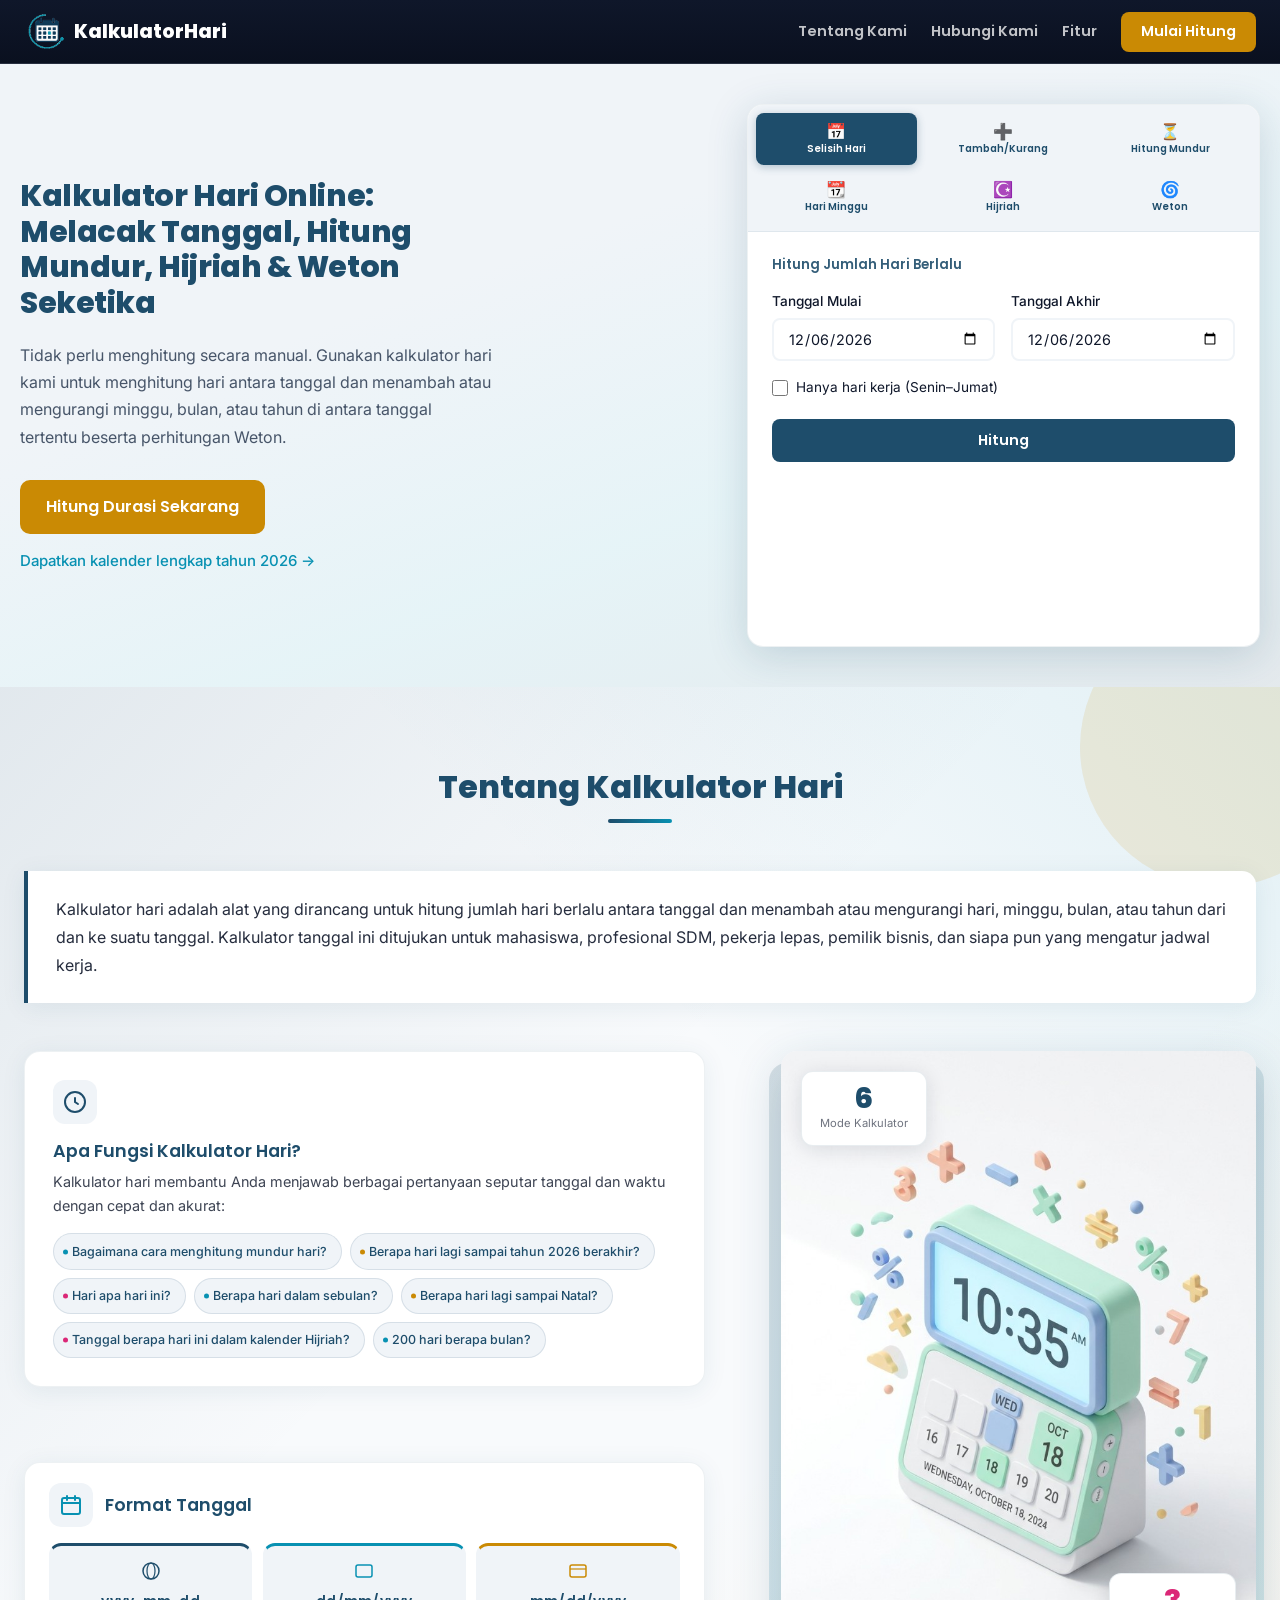
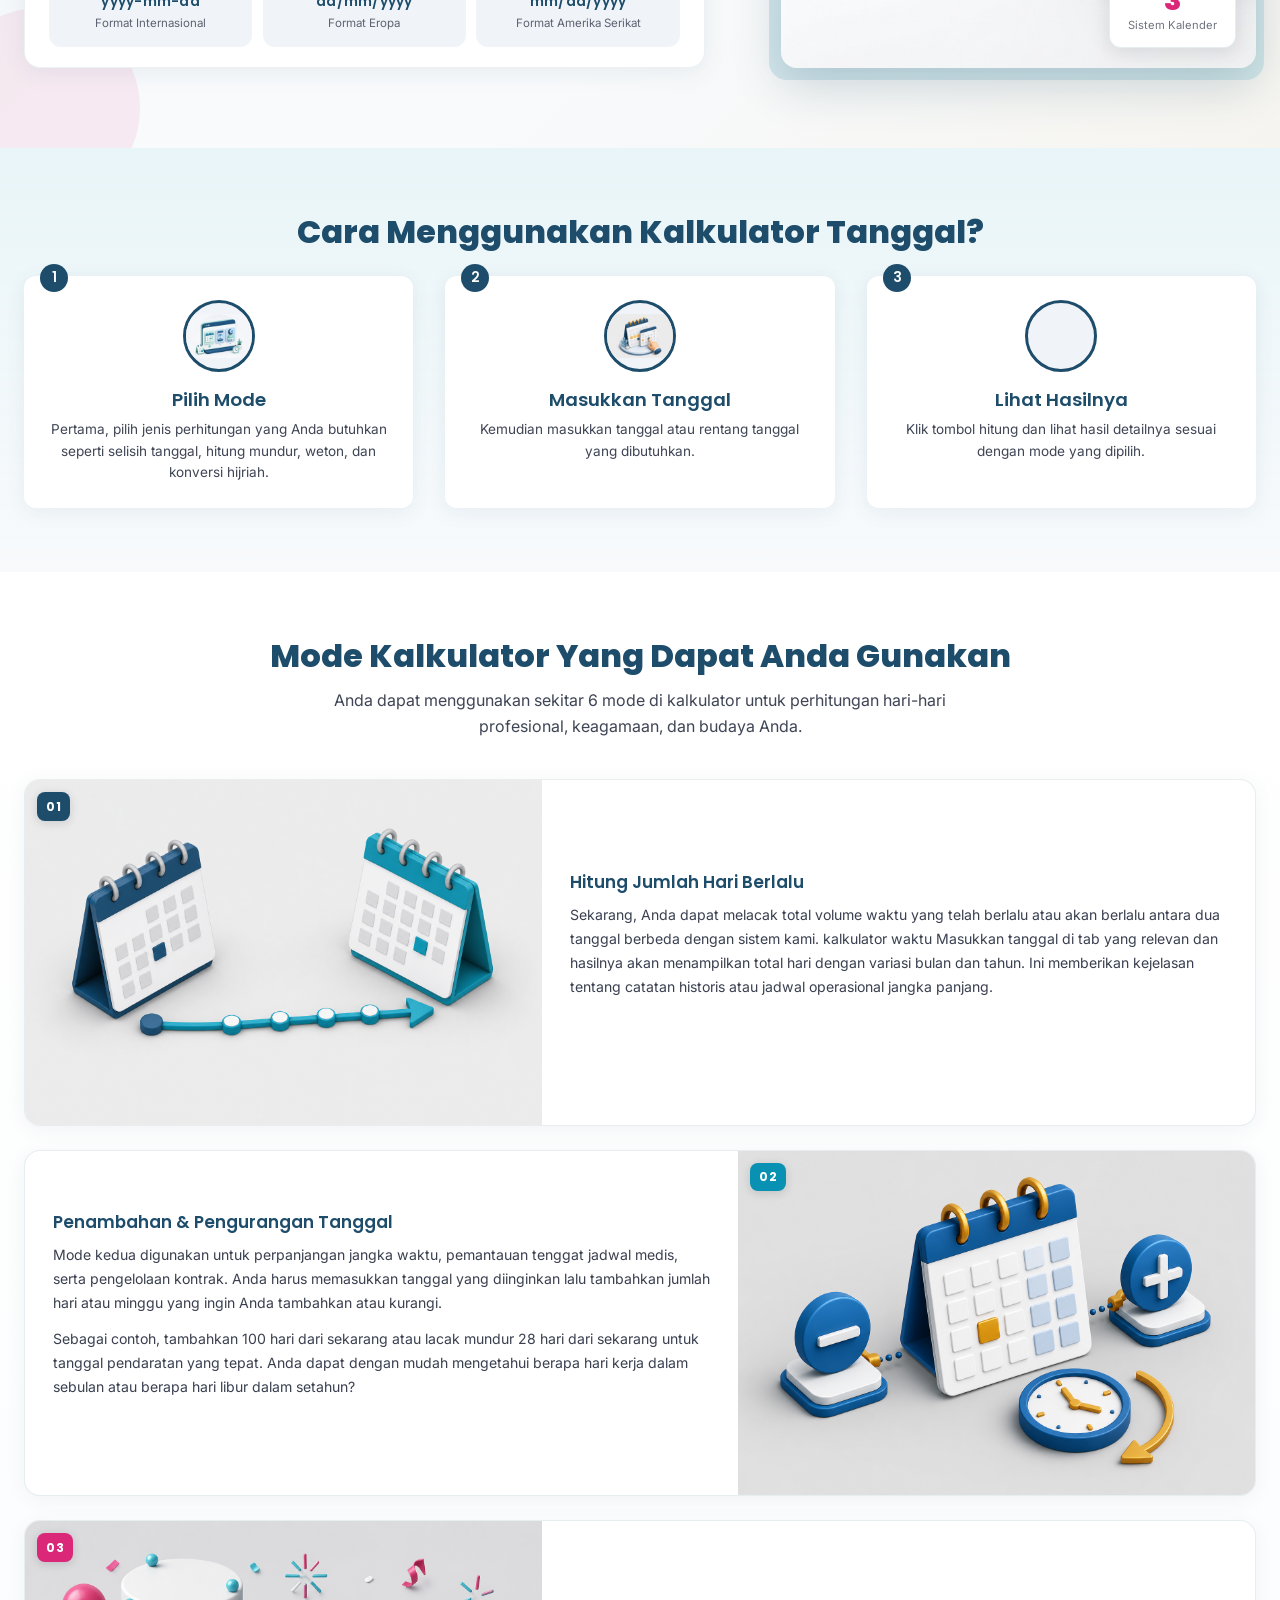
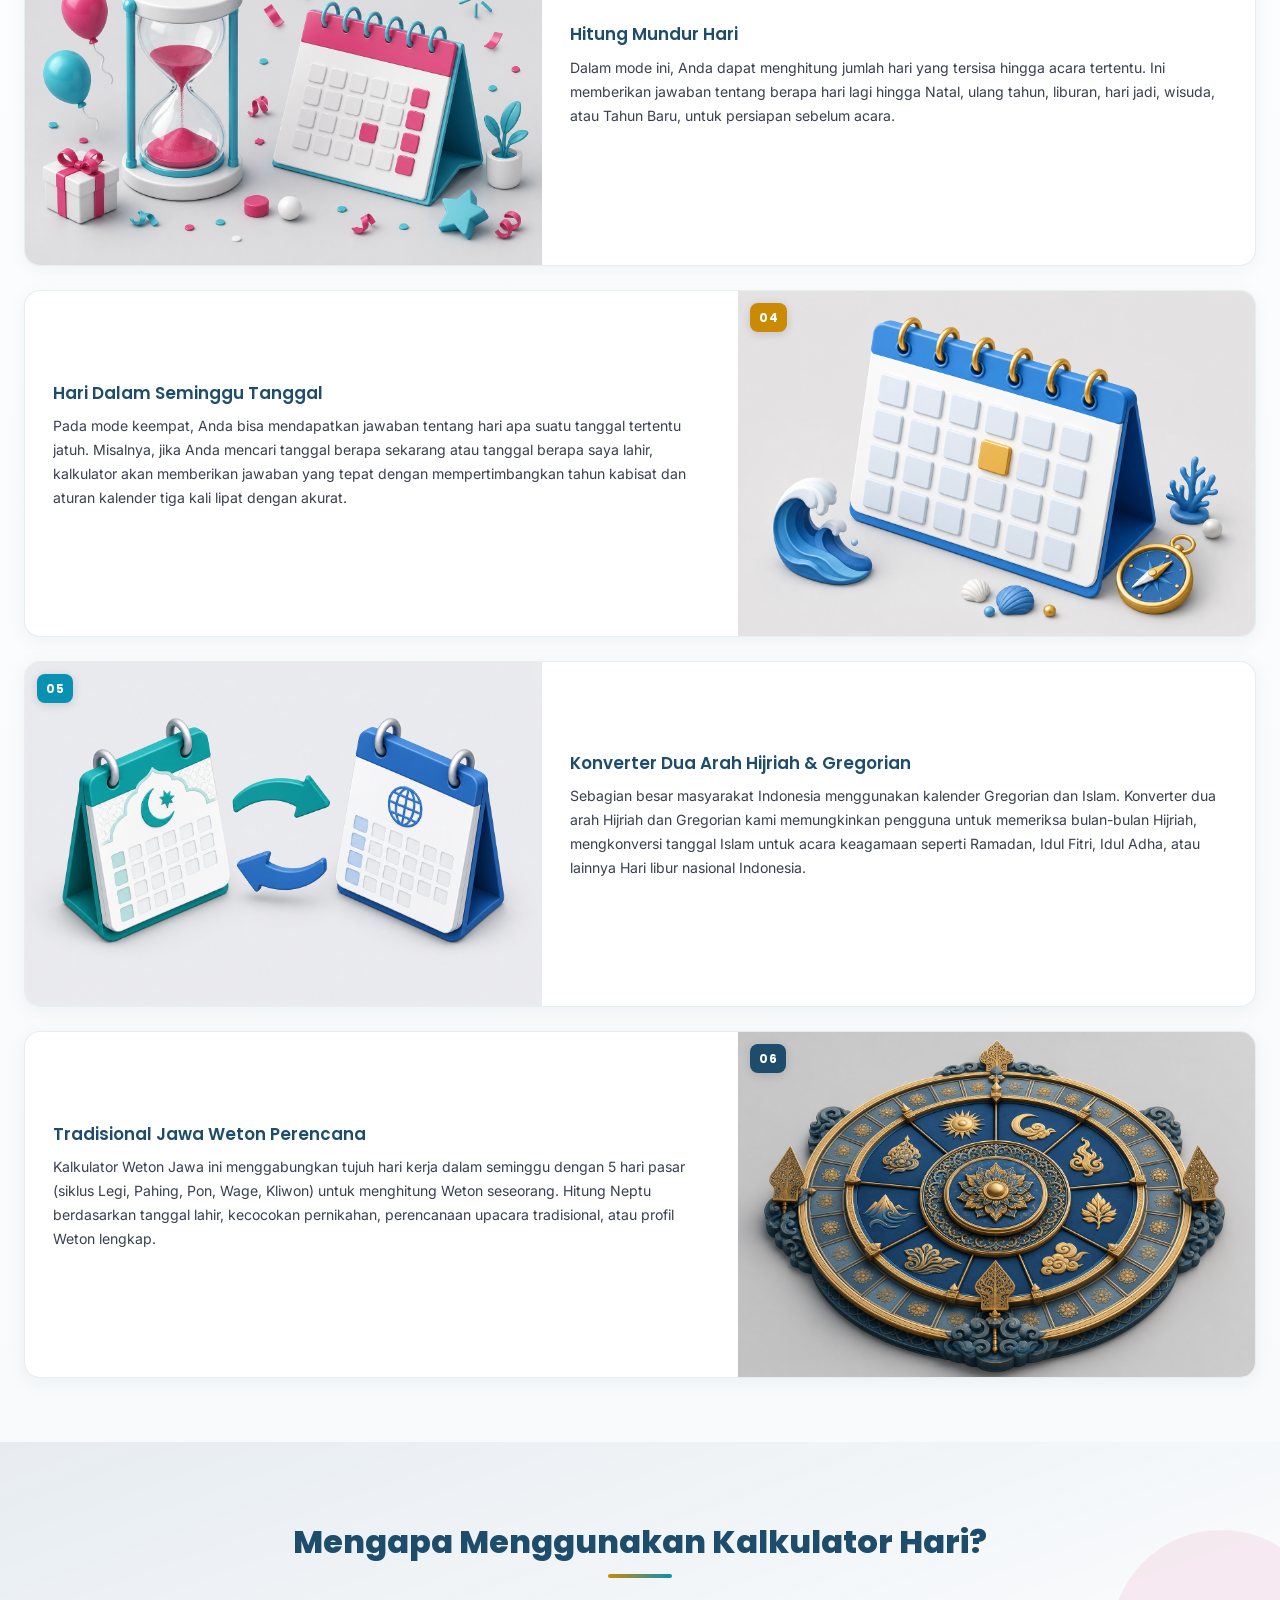
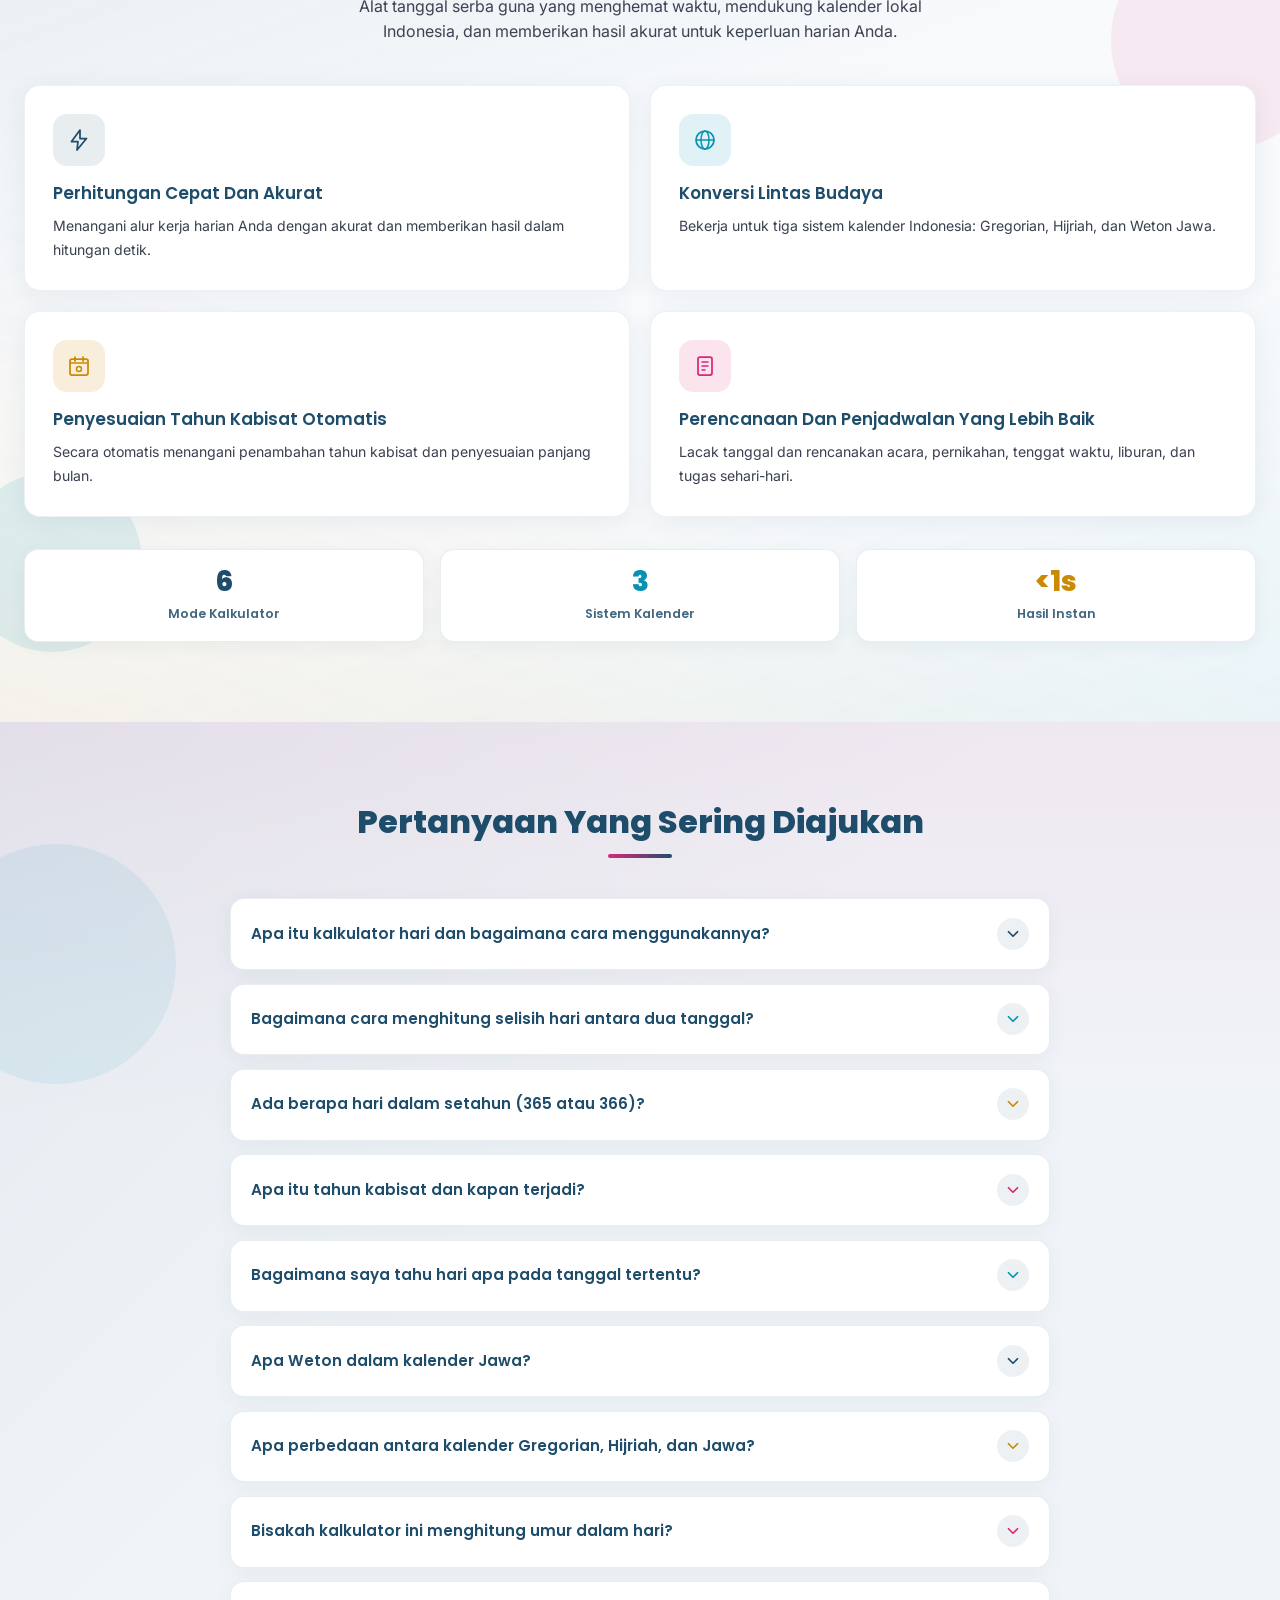
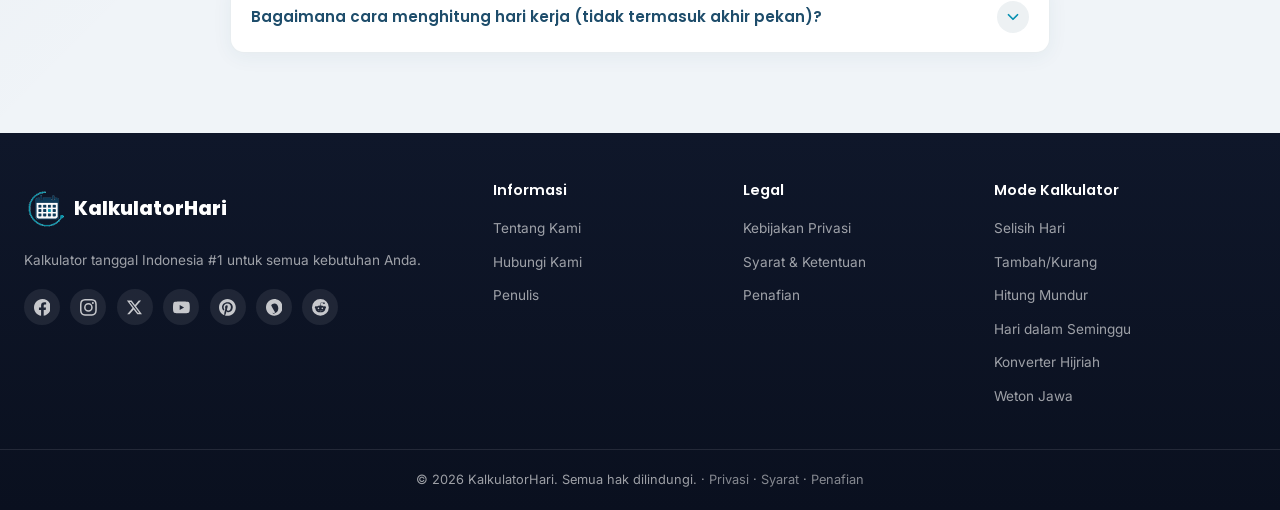
==== index.html @ 4d980ad6 "Refine navigation, FAQ heading, and Quora icon. Replace Beranda and FAQ header links with Tentang Ka" ====
<!DOCTYPE html>
<html lang="id">
<head>
  <meta charset="UTF-8">
  <meta name="viewport" content="width=device-width, initial-scale=1.0">
  <title>Kalkulator Hari 2026: Tanggal, Weton & Hitung Mundur</title>
  <meta name="description" content="Kalkulator Hari gratis: hitung selisih tanggal, hari kerja, hitung mundur, konversi Hijriah, dan Weton Jawa, hasil instan tanpa daftar.">
  <meta name="keywords" content="kalkulator hari, kalkulator tanggal, hitung mundur, weton jawa, konversi hijriah">
  <link rel="icon" type="image/png" sizes="32x32" href="images/favicon-32.png">
  <link rel="icon" type="image/png" sizes="512x512" href="images/favicon.png">
  <link rel="apple-touch-icon" href="images/favicon.png">
  <link rel="preconnect" href="https://fonts.googleapis.com">
  <link rel="preconnect" href="https://fonts.gstatic.com" crossorigin>
  <link href="https://fonts.googleapis.com/css2?family=Inter:wght@400;500&family=Poppins:wght@600;800&display=swap" rel="stylesheet">
  <link rel="stylesheet" href="style.css">
</head>
<body>

  <!-- Header -->
  <header id="header">
    <div class="header-inner">
      <a href="#hero" class="logo">
        <img src="images/logo.png" alt="" class="logo-img" width="52" height="35">
        <span>KalkulatorHari</span>
      </a>
      <nav class="nav" id="main-nav">
        <a href="about-us.html" class="nav-link">Tentang Kami</a>
        <a href="contact-us.html" class="nav-link">Hubungi Kami</a>
        <a href="#mode" class="nav-link" data-section="mode">Fitur</a>
        <a href="#hero" class="nav-btn">Mulai Hitung</a>
      </nav>
      <button class="mobile-menu-btn" id="mobile-menu-btn" aria-label="Menu">
        <span></span><span></span><span></span>
      </button>
    </div>
  </header>

  <!-- Hero + Calculator -->
  <section id="hero">
    <div class="hero-calc">
      <div class="calc-card">
        <div class="calc-tabs" role="tablist">
          <button class="calc-tab active" data-tab="selisih" role="tab" aria-selected="true" title="Selisih Hari">
            <span class="calc-tab-icon" aria-hidden="true">📅</span>
            <span class="calc-tab-label">Selisih Hari</span>
          </button>
          <button class="calc-tab" data-tab="tambah" role="tab" title="Tambah/Kurang">
            <span class="calc-tab-icon" aria-hidden="true">➕</span>
            <span class="calc-tab-label">Tambah/Kurang</span>
          </button>
          <button class="calc-tab" data-tab="mundur" role="tab" title="Hitung Mundur">
            <span class="calc-tab-icon" aria-hidden="true">⏳</span>
            <span class="calc-tab-label">Hitung Mundur</span>
          </button>
          <button class="calc-tab" data-tab="hari" role="tab" title="Hari dalam Seminggu">
            <span class="calc-tab-icon" aria-hidden="true">📆</span>
            <span class="calc-tab-label">Hari Minggu</span>
          </button>
          <button class="calc-tab" data-tab="hijriah" role="tab" title="Kalender Hijriah">
            <span class="calc-tab-icon" aria-hidden="true">☪️</span>
            <span class="calc-tab-label">Hijriah</span>
          </button>
          <button class="calc-tab" data-tab="weton" role="tab" title="Weton Jawa">
            <span class="calc-tab-icon" aria-hidden="true">🌀</span>
            <span class="calc-tab-label">Weton</span>
          </button>
        </div>

        <div class="calc-body">

          <!-- Tab 1: Selisih Hari -->
          <div class="calc-panel active" id="panel-selisih">
            <p class="panel-desc">Hitung Jumlah Hari Berlalu</p>
            <div class="form-row">
              <div class="form-group">
                <label for="selisih-start">Tanggal Mulai</label>
                <input type="date" id="selisih-start">
              </div>
              <div class="form-group">
                <label for="selisih-end">Tanggal Akhir</label>
                <input type="date" id="selisih-end">
              </div>
            </div>
            <label class="checkbox-label">
              <input type="checkbox" id="selisih-workdays">
              Hanya hari kerja (Senin–Jumat)
            </label>
            <button class="btn-primary" id="btn-selisih">Hitung</button>
            <div class="result-area" id="result-selisih" hidden>
              <div class="result-number" id="selisih-total">0</div>
              <div class="result-label" id="selisih-label">hari</div>
              <div class="result-breakdown" id="selisih-breakdown"></div>
            </div>
            <p class="error-msg" id="error-selisih" hidden>Tanggal akhir harus setelah tanggal mulai</p>
          </div>

          <!-- Tab 2: Tambah/Kurang -->
          <div class="calc-panel" id="panel-tambah">
            <p class="panel-desc">Penambahan &amp; Pengurangan Tanggal</p>
            <div class="form-group">
              <label for="tambah-start">Tanggal Awal</label>
              <input type="date" id="tambah-start">
            </div>
            <div class="form-group">
              <label for="tambah-amount">Jumlah Hari/Minggu/Bulan/Tahun</label>
              <input type="number" id="tambah-amount" min="1" value="1">
            </div>
            <div class="toggle-group">
              <button class="toggle-btn active" data-op="add" id="toggle-add">Tambah</button>
              <button class="toggle-btn" data-op="sub" id="toggle-sub">Kurangi</button>
            </div>
            <div class="unit-selector">
              <button class="unit-btn active" data-unit="days">Hari</button>
              <button class="unit-btn" data-unit="weeks">Minggu</button>
              <button class="unit-btn" data-unit="months">Bulan</button>
              <button class="unit-btn" data-unit="years">Tahun</button>
            </div>
            <button class="btn-primary" id="btn-tambah">Hitung</button>
            <div class="result-area" id="result-tambah" hidden>
              <div class="result-label">Hasil Tanggal</div>
              <div class="result-date" id="tambah-result"></div>
              <div class="result-sub" id="tambah-result-sub"></div>
            </div>
          </div>

          <!-- Tab 3: Hitung Mundur -->
          <div class="calc-panel" id="panel-mundur">
            <p class="panel-desc">Hitung Mundur</p>
            <div class="form-group">
              <label for="mundur-date">Target Tanggal</label>
              <input type="date" id="mundur-date">
            </div>
            <div class="form-group">
              <label for="mundur-event">Nama Acara (opsional)</label>
              <input type="text" id="mundur-event" placeholder="Contoh: Ulang Tahun">
            </div>
            <button class="btn-primary" id="btn-mundur">Mulai Hitung Mundur</button>
            <div class="countdown-wrap" id="countdown-wrap" hidden>
              <p class="countdown-event" id="countdown-event"></p>
              <div class="countdown-grid">
                <div class="countdown-box">
                  <div class="countdown-num" id="cd-days">0</div>
                  <div class="countdown-label">Hari</div>
                </div>
                <div class="countdown-box">
                  <div class="countdown-num" id="cd-hours">0</div>
                  <div class="countdown-label">Jam</div>
                </div>
                <div class="countdown-box">
                  <div class="countdown-num" id="cd-minutes">0</div>
                  <div class="countdown-label">Menit</div>
                </div>
                <div class="countdown-box">
                  <div class="countdown-num" id="cd-seconds">0</div>
                  <div class="countdown-label">Detik</div>
                </div>
              </div>
            </div>
          </div>

          <!-- Tab 4: Hari dalam Seminggu -->
          <div class="calc-panel" id="panel-hari">
            <p class="panel-desc">Hari dalam Seminggu</p>
            <div class="form-group">
              <label for="hari-date">Pilih Tanggal</label>
              <input type="date" id="hari-date">
            </div>
            <button class="btn-primary" id="btn-hari">Cari Hari</button>
            <div class="result-area" id="result-hari" hidden>
              <div class="result-day" id="hari-name"></div>
              <div class="result-sub" id="hari-full"></div>
            </div>
          </div>

          <!-- Tab 5: Hijriah -->
          <div class="calc-panel" id="panel-hijriah">
            <p class="panel-desc">Konverter Hijriah &amp; Gregorian</p>
            <div class="radio-group">
              <label class="radio-label">
                <input type="radio" name="hijri-dir" value="g2h" checked>
                Gregorian → Hijriah
              </label>
              <label class="radio-label">
                <input type="radio" name="hijri-dir" value="h2g">
                Hijriah → Gregorian
              </label>
            </div>
            <div id="hijri-g-input">
              <div class="form-group">
                <label for="hijri-g-date">Tanggal Gregorian</label>
                <input type="date" id="hijri-g-date">
              </div>
            </div>
            <div id="hijri-h-input" hidden>
              <div class="form-row">
                <div class="form-group">
                  <label for="hijri-h-day">Hari</label>
                  <input type="number" id="hijri-h-day" min="1" max="30" value="1">
                </div>
                <div class="form-group">
                  <label for="hijri-h-month">Bulan</label>
                  <select id="hijri-h-month">
                    <option value="1">Muharram</option>
                    <option value="2">Safar</option>
                    <option value="3">Rabi al-Awwal</option>
                    <option value="4">Rabi al-Tsani</option>
                    <option value="5">Jumadil Awal</option>
                    <option value="6">Jumadil Akhir</option>
                    <option value="7">Rajab</option>
                    <option value="8">Sya'ban</option>
                    <option value="9">Ramadan</option>
                    <option value="10">Syawal</option>
                    <option value="11">Dzulqa'dah</option>
                    <option value="12">Dzulhijjah</option>
                  </select>
                </div>
                <div class="form-group">
                  <label for="hijri-h-year">Tahun</label>
                  <input type="number" id="hijri-h-year" min="1" value="1447">
                </div>
              </div>
            </div>
            <button class="btn-primary" id="btn-hijriah">Konversi</button>
            <div class="result-area" id="result-hijriah" hidden>
              <div class="result-hijri" id="hijri-result"></div>
            </div>
            <p class="note-text">Mendukung perhitungan Ramadan, Idul Fitri, dan Idul Adha.</p>
          </div>

          <!-- Tab 6: Weton -->
          <div class="calc-panel" id="panel-weton">
            <p class="panel-desc">Kalkulator Weton Jawa</p>
            <div class="form-group">
              <label for="weton-date">Tanggal Lahir</label>
              <input type="date" id="weton-date">
            </div>
            <button class="btn-primary" id="btn-weton">Hitung Weton</button>
            <div class="result-area" id="result-weton" hidden>
              <div class="weton-grid">
                <div class="weton-item">
                  <span class="weton-key">Hari</span>
                  <span class="weton-val" id="weton-hari"></span>
                </div>
                <div class="weton-item">
                  <span class="weton-key">Pasaran</span>
                  <span class="weton-val" id="weton-pasaran"></span>
                </div>
                <div class="weton-item full">
                  <span class="weton-key">Weton</span>
                  <span class="weton-name" id="weton-name"></span>
                </div>
                <div class="weton-item">
                  <span class="weton-key">Neptu</span>
                  <span class="weton-val" id="weton-neptu"></span>
                </div>
              </div>
              <p class="weton-desc" id="weton-desc"></p>
            </div>
          </div>

        </div>
      </div>
    </div>

    <div class="hero-text">
      <h1>Kalkulator Hari Online: Melacak Tanggal, Hitung Mundur, Hijriah &amp; Weton Seketika</h1>
      <p class="hero-sub">Tidak perlu menghitung secara manual. Gunakan kalkulator hari kami untuk menghitung hari antara tanggal dan menambah atau mengurangi minggu, bulan, atau tahun di antara tanggal tertentu beserta perhitungan Weton.</p>
      <a href="#hero" class="btn-cta" id="hero-cta">Hitung Durasi Sekarang</a>
      <a href="#mode" class="hero-link">Dapatkan kalender lengkap tahun 2026 →</a>
    </div>
  </section>


  <!-- Tentang -->
  <section id="tentang" class="section reveal tentang-section">
    <div class="tentang-bg" aria-hidden="true"></div>
    <div class="container tentang-container">
      <header class="tentang-header">
        <h2>Tentang Kalkulator Hari</h2>
        <div class="tentang-header-accent" aria-hidden="true"></div>
      </header>
      <div class="tentang-grid">
        <div class="tentang-lead">
          <p>Kalkulator hari adalah alat yang dirancang untuk hitung jumlah hari berlalu antara tanggal dan menambah atau mengurangi hari, minggu, bulan, atau tahun dari dan ke suatu tanggal. Kalkulator tanggal ini ditujukan untuk mahasiswa, profesional SDM, pekerja lepas, pemilik bisnis, dan siapa pun yang mengatur jadwal kerja.</p>
        </div>
        <div class="tentang-body">
          <article class="tentang-card tentang-card-features">
            <div class="tentang-card-icon" aria-hidden="true">
              <svg width="24" height="24" viewBox="0 0 24 24" fill="none">
                <circle cx="12" cy="12" r="10" stroke="#1E4D6B" stroke-width="2"/>
                <path d="M12 8v4l3 2" stroke="#1E4D6B" stroke-width="2" stroke-linecap="round"/>
              </svg>
            </div>
            <h3>Apa Fungsi Kalkulator Hari?</h3>
            <p>Kalkulator hari membantu Anda menjawab berbagai pertanyaan seputar tanggal dan waktu dengan cepat dan akurat:</p>
            <div class="pill-list">
              <span class="pill">Bagaimana cara menghitung mundur hari?</span>
              <span class="pill">Berapa hari lagi sampai tahun 2026 berakhir?</span>
              <span class="pill">Hari apa hari ini?</span>
              <span class="pill">Berapa hari dalam sebulan?</span>
              <span class="pill">Berapa hari lagi sampai Natal?</span>
              <span class="pill">Tanggal berapa hari ini dalam kalender Hijriah?</span>
              <span class="pill">200 hari berapa bulan?</span>
            </div>
          </article>

          <article class="tentang-card tentang-card-formats">
            <div class="formats-header">
              <div class="tentang-card-icon" aria-hidden="true">
                <svg width="24" height="24" viewBox="0 0 24 24" fill="none">
                  <rect x="3" y="5" width="18" height="16" rx="2" stroke="#0891B2" stroke-width="2"/>
                  <line x1="3" y1="10" x2="21" y2="10" stroke="#0891B2" stroke-width="2"/>
                  <line x1="8" y1="3" x2="8" y2="7" stroke="#0891B2" stroke-width="2" stroke-linecap="round"/>
                  <line x1="16" y1="3" x2="16" y2="7" stroke="#0891B2" stroke-width="2" stroke-linecap="round"/>
                </svg>
              </div>
              <h3>Format Tanggal</h3>
            </div>
            <div class="format-cards">
              <div class="format-card format-card--intl">
                <div class="format-card-icon" aria-hidden="true">
                  <svg width="20" height="20" viewBox="0 0 20 20" fill="none"><circle cx="10" cy="10" r="8" stroke="#1E4D6B" stroke-width="1.5"/><ellipse cx="10" cy="10" rx="4" ry="8" stroke="#1E4D6B" stroke-width="1.2"/></svg>
                </div>
                <div class="format-code">yyyy-mm-dd</div>
                <div class="format-name">Format Internasional</div>
              </div>
              <div class="format-card format-card--eu">
                <div class="format-card-icon" aria-hidden="true">
                  <svg width="20" height="20" viewBox="0 0 20 20" fill="none"><rect x="2" y="4" width="16" height="12" rx="2" stroke="#0891B2" stroke-width="1.5"/></svg>
                </div>
                <div class="format-code">dd/mm/yyyy</div>
                <div class="format-name">Format Eropa</div>
              </div>
              <div class="format-card format-card--us">
                <div class="format-card-icon" aria-hidden="true">
                  <svg width="20" height="20" viewBox="0 0 20 20" fill="none"><rect x="2" y="4" width="16" height="12" rx="2" stroke="#CA8A04" stroke-width="1.5"/><line x1="2" y1="8" x2="18" y2="8" stroke="#CA8A04" stroke-width="1.2"/></svg>
                </div>
                <div class="format-code">mm/dd/yyyy</div>
                <div class="format-name">Format Amerika Serikat</div>
              </div>
            </div>
          </article>

          <aside class="tentang-aside">
            <div class="about-image-frame">
              <div class="about-image-wrapper">
                <img
                  src="images/tentang-kalkulator-hari.png"
                  alt="Ilustrasi kalkulator tanggal dan kalender digital"
                  width="764"
                  height="1024"
                  loading="lazy"
                  decoding="async"
                  class="about-photo"
                />
                <div class="floating-badge badge-top">
                  <span class="badge-num">6</span>
                  <span class="badge-label">Mode Kalkulator</span>
                </div>
                <div class="floating-badge badge-bottom">
                  <span class="badge-num">3</span>
                  <span class="badge-label">Sistem Kalender</span>
                </div>
              </div>
            </div>
          </aside>
        </div>
      </div>
    </div>
  </section>

  <!-- Cara Pakai -->
  <section id="cara-pakai" class="section reveal">
    <div class="container">
      <h2>Cara Menggunakan Kalkulator Tanggal?</h2>
      <div class="steps steps--animated">
        <div class="step-card">
          <div class="step-badge">1</div>
          <div class="step-icon-img">
            <img src="images/step-pilih-mode.png" alt="Pilih mode kalkulator" width="256" height="256" loading="lazy" decoding="async">
          </div>
          <h3>Pilih Mode</h3>
          <p>Pertama, pilih jenis perhitungan yang Anda butuhkan seperti selisih tanggal, hitung mundur, weton, dan konversi hijriah.</p>
        </div>
        <div class="step-card">
          <div class="step-badge">2</div>
          <div class="step-icon-img">
            <img src="images/step-masukkan-tanggal.png" alt="Masukkan tanggal" width="256" height="256" loading="lazy" decoding="async">
          </div>
          <h3>Masukkan Tanggal</h3>
          <p>Kemudian masukkan tanggal atau rentang tanggal yang dibutuhkan.</p>
        </div>
        <div class="step-card">
          <div class="step-badge">3</div>
          <div class="step-icon-img">
            <img src="images/step-lihat-hasil.png" alt="Lihat hasil perhitungan" width="256" height="256" loading="lazy" decoding="async">
          </div>
          <h3>Lihat Hasilnya</h3>
          <p>Klik tombol hitung dan lihat hasil detailnya sesuai dengan mode yang dipilih.</p>
        </div>
      </div>
    </div>
  </section>
  <!-- Mode Kalkulator -->
  <section id="mode" class="section reveal mode-section">
    <div class="container">
      <header class="mode-header">
        <h2>Mode Kalkulator Yang Dapat Anda Gunakan</h2>
        <p class="section-intro">Anda dapat menggunakan sekitar 6 mode di kalkulator untuk perhitungan hari-hari profesional, keagamaan, dan budaya Anda.</p>
      </header>
      <div class="mode-grid">
        <article class="mode-card mode-card--selisih" data-tab="selisih" tabindex="0" role="button" aria-label="Buka mode Hitung Jumlah Hari Berlalu">
          <div class="mode-card-media">
            <img src="images/mode-selisih.png" alt="Ilustrasi hitung jumlah hari berlalu" width="640" height="360" loading="lazy" decoding="async">
            <span class="mode-card-num">01</span>
          </div>
          <div class="mode-card-body">
            <h3>Hitung Jumlah Hari Berlalu</h3>
            <p>Sekarang, Anda dapat melacak total volume waktu yang telah berlalu atau akan berlalu antara dua tanggal berbeda dengan sistem kami. kalkulator waktu Masukkan tanggal di tab yang relevan dan hasilnya akan menampilkan total hari dengan variasi bulan dan tahun. Ini memberikan kejelasan tentang catatan historis atau jadwal operasional jangka panjang.</p>
            <span class="mode-card-cta">Coba mode ini →</span>
          </div>
        </article>
        <article class="mode-card mode-card--tambah" data-tab="tambah" tabindex="0" role="button" aria-label="Buka mode Penambahan dan Pengurangan Tanggal">
          <div class="mode-card-media">
            <img src="images/mode-tambah.png" alt="Ilustrasi penambahan dan pengurangan tanggal" width="640" height="360" loading="lazy" decoding="async">
            <span class="mode-card-num">02</span>
          </div>
          <div class="mode-card-body">
            <h3>Penambahan &amp; Pengurangan Tanggal</h3>
            <p>Mode kedua digunakan untuk perpanjangan jangka waktu, pemantauan tenggat jadwal medis, serta pengelolaan kontrak. Anda harus memasukkan tanggal yang diinginkan lalu tambahkan  jumlah hari atau minggu yang ingin Anda tambahkan atau kurangi.</p>
            <p>Sebagai contoh, tambahkan 100 hari dari sekarang atau lacak mundur 28 hari dari sekarang untuk tanggal pendaratan yang tepat. Anda dapat dengan mudah mengetahui berapa hari kerja dalam sebulan atau berapa hari libur dalam setahun?</p>
            <span class="mode-card-cta">Coba mode ini →</span>
          </div>
        </article>
        <article class="mode-card mode-card--mundur" data-tab="mundur" tabindex="0" role="button" aria-label="Buka mode Hitung Mundur Hari">
          <div class="mode-card-media">
            <img src="images/mode-mundur.png" alt="Ilustrasi hitung mundur hari" width="640" height="360" loading="lazy" decoding="async">
            <span class="mode-card-num">03</span>
          </div>
          <div class="mode-card-body">
            <h3>Hitung Mundur Hari</h3>
            <p>Dalam mode ini, Anda dapat menghitung jumlah hari yang tersisa hingga acara tertentu. Ini memberikan jawaban tentang berapa hari lagi hingga Natal, ulang tahun, liburan, hari jadi, wisuda, atau Tahun Baru, untuk persiapan sebelum acara.</p>
            <span class="mode-card-cta">Coba mode ini →</span>
          </div>
        </article>
        <article class="mode-card mode-card--hari" data-tab="hari" tabindex="0" role="button" aria-label="Buka mode Hari Dalam Seminggu Tanggal">
          <div class="mode-card-media">
            <img src="images/mode-hari.png" alt="Ilustrasi hari dalam seminggu tanggal" width="640" height="360" loading="lazy" decoding="async">
            <span class="mode-card-num">04</span>
          </div>
          <div class="mode-card-body">
            <h3>Hari Dalam Seminggu Tanggal</h3>
            <p>Pada mode keempat, Anda bisa mendapatkan jawaban tentang hari apa suatu tanggal tertentu jatuh. Misalnya, jika Anda mencari tanggal berapa sekarang atau tanggal berapa saya lahir, kalkulator akan memberikan jawaban yang tepat dengan mempertimbangkan tahun kabisat dan aturan kalender tiga kali lipat dengan akurat.</p>
            <span class="mode-card-cta">Coba mode ini →</span>
          </div>
        </article>
        <article class="mode-card mode-card--hijriah" data-tab="hijriah" tabindex="0" role="button" aria-label="Buka mode Konverter Dua Arah Hijriah dan Gregorian">
          <div class="mode-card-media">
            <img src="images/mode-hijriah.png" alt="Ilustrasi konverter Hijriah dan Gregorian" width="640" height="360" loading="lazy" decoding="async">
            <span class="mode-card-num">05</span>
          </div>
          <div class="mode-card-body">
            <h3>Konverter Dua Arah Hijriah &amp; Gregorian</h3>
            <p>Sebagian besar masyarakat Indonesia menggunakan kalender Gregorian dan Islam. Konverter dua arah Hijriah dan Gregorian kami memungkinkan pengguna untuk memeriksa bulan-bulan Hijriah, mengkonversi tanggal Islam untuk acara keagamaan seperti Ramadan, Idul Fitri, Idul Adha, atau lainnya Hari libur nasional Indonesia.</p>
            <span class="mode-card-cta">Coba mode ini →</span>
          </div>
        </article>
        <article class="mode-card mode-card--weton" data-tab="weton" tabindex="0" role="button" aria-label="Buka mode Tradisional Jawa Weton Perencana">
          <div class="mode-card-media">
            <img src="images/mode-weton.png" alt="Ilustrasi kalkulator Weton Jawa" width="640" height="360" loading="lazy" decoding="async">
            <span class="mode-card-num">06</span>
          </div>
          <div class="mode-card-body">
            <h3>Tradisional Jawa Weton Perencana</h3>
            <p>Kalkulator Weton Jawa ini menggabungkan tujuh hari kerja dalam seminggu dengan 5 hari pasar (siklus Legi, Pahing, Pon, Wage, Kliwon) untuk menghitung Weton seseorang. Hitung Neptu berdasarkan tanggal lahir, kecocokan pernikahan, perencanaan upacara tradisional, atau profil Weton lengkap.</p>
            <span class="mode-card-cta">Coba mode ini →</span>
          </div>
        </article>
      </div>
    </div>
  </section>
  <!-- Mengapa -->
  <section id="mengapa" class="section reveal mengapa-section">
    <div class="mengapa-bg" aria-hidden="true"></div>
    <div class="container mengapa-container">
      <header class="mengapa-header">
        <h2>Mengapa Menggunakan Kalkulator Hari?</h2>
        <div class="mengapa-header-accent" aria-hidden="true"></div>
        <p class="section-intro">Alat tanggal serba guna yang menghemat waktu, mendukung kalender lokal Indonesia, dan memberikan hasil akurat untuk keperluan harian Anda.</p>
      </header>

      <div class="mengapa-grid">
        <article class="mengapa-card mengapa-card--speed">
          <div class="mengapa-card-icon" aria-hidden="true">
            <svg width="24" height="24" viewBox="0 0 24 24" fill="none"><path d="M13 2L4.5 13.5H11L10 22L19.5 10.5H13L13 2Z" stroke="currentColor" stroke-width="1.75" stroke-linejoin="round"/></svg>
          </div>
          <h3>Perhitungan Cepat Dan Akurat</h3>
          <p>Menangani alur kerja harian Anda dengan akurat dan memberikan hasil dalam hitungan detik.</p>
        </article>

        <article class="mengapa-card mengapa-card--culture">
          <div class="mengapa-card-icon" aria-hidden="true">
            <svg width="24" height="24" viewBox="0 0 24 24" fill="none"><circle cx="12" cy="12" r="9" stroke="currentColor" stroke-width="1.75"/><ellipse cx="12" cy="12" rx="4" ry="9" stroke="currentColor" stroke-width="1.5"/><path d="M3 12H21" stroke="currentColor" stroke-width="1.5"/></svg>
          </div>
          <h3>Konversi Lintas Budaya</h3>
          <p>Bekerja untuk tiga sistem kalender Indonesia: Gregorian, Hijriah, dan Weton Jawa.</p>
        </article>

        <article class="mengapa-card mengapa-card--leap">
          <div class="mengapa-card-icon" aria-hidden="true">
            <svg width="24" height="24" viewBox="0 0 24 24" fill="none"><rect x="3" y="5" width="18" height="16" rx="2" stroke="currentColor" stroke-width="1.75"/><path d="M3 9H21" stroke="currentColor" stroke-width="1.5"/><path d="M8 3V7M16 3V7" stroke="currentColor" stroke-width="1.75" stroke-linecap="round"/><circle cx="12" cy="15" r="2.5" stroke="currentColor" stroke-width="1.5"/></svg>
          </div>
          <h3>Penyesuaian Tahun Kabisat Otomatis</h3>
          <p>Secara otomatis menangani penambahan tahun kabisat dan penyesuaian panjang bulan.</p>
        </article>

        <article class="mengapa-card mengapa-card--plan">
          <div class="mengapa-card-icon" aria-hidden="true">
            <svg width="24" height="24" viewBox="0 0 24 24" fill="none"><rect x="5" y="3" width="14" height="18" rx="2" stroke="currentColor" stroke-width="1.75"/><path d="M9 8H15M9 12H15M9 16H12" stroke="currentColor" stroke-width="1.5" stroke-linecap="round"/></svg>
          </div>
          <h3>Perencanaan Dan Penjadwalan Yang Lebih Baik</h3>
          <p>Lacak tanggal dan rencanakan acara, pernikahan, tenggat waktu, liburan, dan tugas sehari-hari.</p>
        </article>
      </div>

      <div class="mengapa-stats" aria-label="Ringkasan keunggulan">
        <div class="mengapa-stat">
          <span class="mengapa-stat-num">6</span>
          <span class="mengapa-stat-label">Mode Kalkulator</span>
        </div>
        <div class="mengapa-stat">
          <span class="mengapa-stat-num">3</span>
          <span class="mengapa-stat-label">Sistem Kalender</span>
        </div>
        <div class="mengapa-stat">
          <span class="mengapa-stat-num">&lt;1s</span>
          <span class="mengapa-stat-label">Hasil Instan</span>
        </div>
      </div>
    </div>
  </section>

  <!-- FAQ -->
  <section id="faq" class="section reveal faq-section">
    <div class="faq-bg" aria-hidden="true"></div>
    <div class="container faq-container">
      <div class="faq-layout">
        <header class="faq-header">
          <h2>Pertanyaan Yang Sering Diajukan</h2>
          <div class="faq-header-accent" aria-hidden="true"></div>
        </header>
        <div class="faq-list">

        <div class="faq-item">
          <button class="faq-question" aria-expanded="false">
            <span class="faq-question-text">Apa itu kalkulator hari dan bagaimana cara menggunakannya?</span>
            <span class="faq-icon" aria-hidden="true">
              <svg width="18" height="18" viewBox="0 0 18 18" fill="none"><path d="M4.5 6.75L9 11.25L13.5 6.75" stroke="currentColor" stroke-width="1.75" stroke-linecap="round" stroke-linejoin="round"/></svg>
            </span>
          </button>
          <div class="faq-answer">
            <p>Kalkulator hari adalah alat online yang membantu Anda menghitung selisih hari antara dua tanggal, menambah atau mengurangi hari dari suatu tanggal, menghitung mundur ke acara tertentu, mengetahui hari dalam seminggu, mengkonversi kalender Hijriah, dan menghitung Weton Jawa. Caranya sederhana: pilih mode kalkulator yang Anda butuhkan, masukkan tanggal yang relevan, lalu klik tombol hitung untuk melihat hasilnya secara instan.</p>
          </div>
        </div>

        <div class="faq-item">
          <button class="faq-question" aria-expanded="false">
            <span class="faq-question-text">Bagaimana cara menghitung selisih hari antara dua tanggal?</span>
            <span class="faq-icon" aria-hidden="true">
              <svg width="18" height="18" viewBox="0 0 18 18" fill="none"><path d="M4.5 6.75L9 11.25L13.5 6.75" stroke="currentColor" stroke-width="1.75" stroke-linecap="round" stroke-linejoin="round"/></svg>
            </span>
          </button>
          <div class="faq-answer">
            <p>Pilih mode "Selisih Hari", masukkan tanggal mulai dan tanggal akhir, lalu klik "Hitung". Kalkulator akan menampilkan jumlah hari total beserta rincian dalam minggu, bulan, dan tahun. Anda juga dapat mencentang opsi "Hanya hari kerja" untuk menghitung hari Senin–Jumat saja, tanpa akhir pekan.</p>
          </div>
        </div>

        <div class="faq-item">
          <button class="faq-question" aria-expanded="false">
            <span class="faq-question-text">Ada berapa hari dalam setahun (365 atau 366)?</span>
            <span class="faq-icon" aria-hidden="true">
              <svg width="18" height="18" viewBox="0 0 18 18" fill="none"><path d="M4.5 6.75L9 11.25L13.5 6.75" stroke="currentColor" stroke-width="1.75" stroke-linecap="round" stroke-linejoin="round"/></svg>
            </span>
          </button>
          <div class="faq-answer">
            <p>Tahun biasa memiliki 365 hari, sedangkan tahun kabisat memiliki 366 hari. Tahun kabisat terjadi setiap 4 tahun untuk menyesuaikan perbedaan antara kalender Gregorian dan siklus orbit Bumi mengelilingi Matahari. Kalkulator kami secara otomatis memperhitungkan tahun kabisat dalam semua perhitungan.</p>
          </div>
        </div>

        <div class="faq-item">
          <button class="faq-question" aria-expanded="false">
            <span class="faq-question-text">Apa itu tahun kabisat dan kapan terjadi?</span>
            <span class="faq-icon" aria-hidden="true">
              <svg width="18" height="18" viewBox="0 0 18 18" fill="none"><path d="M4.5 6.75L9 11.25L13.5 6.75" stroke="currentColor" stroke-width="1.75" stroke-linecap="round" stroke-linejoin="round"/></svg>
            </span>
          </button>
          <div class="faq-answer">
            <p>Tahun kabisat adalah tahun yang memiliki satu hari ekstra (29 Februari) sehingga totalnya 366 hari. Aturan tahun kabisat: tahun yang habis dibagi 4 adalah tahun kabisat, kecuali tahun yang habis dibagi 100 (bukan kabisat), kecuali lagi tahun yang habis dibagi 400 (kabisat). Contoh: 2024 adalah tahun kabisat, 2026 bukan.</p>
          </div>
        </div>

        <div class="faq-item">
          <button class="faq-question" aria-expanded="false">
            <span class="faq-question-text">Bagaimana saya tahu hari apa pada tanggal tertentu?</span>
            <span class="faq-icon" aria-hidden="true">
              <svg width="18" height="18" viewBox="0 0 18 18" fill="none"><path d="M4.5 6.75L9 11.25L13.5 6.75" stroke="currentColor" stroke-width="1.75" stroke-linecap="round" stroke-linejoin="round"/></svg>
            </span>
          </button>
          <div class="faq-answer">
            <p>Gunakan mode "Hari dalam Seminggu". Masukkan tanggal yang ingin Anda ketahui, lalu klik "Cari Hari". Hasilnya akan menampilkan nama hari dalam Bahasa Indonesia (Senin, Selasa, dll.) beserta format tanggal lengkap, misalnya "Senin, 22 Juni 2026".</p>
          </div>
        </div>

        <div class="faq-item">
          <button class="faq-question" aria-expanded="false">
            <span class="faq-question-text">Apa Weton dalam kalender Jawa?</span>
            <span class="faq-icon" aria-hidden="true">
              <svg width="18" height="18" viewBox="0 0 18 18" fill="none"><path d="M4.5 6.75L9 11.25L13.5 6.75" stroke="currentColor" stroke-width="1.75" stroke-linecap="round" stroke-linejoin="round"/></svg>
            </span>
          </button>
          <div class="faq-answer">
            <p>Weton adalah sistem penanggalan tradisional Jawa yang menggabungkan tujuh hari dalam seminggu (Minggu–Sabtu) dengan lima hari pasaran (Legi, Pahing, Pon, Wage, Kliwon). Setiap kombinasi hari dan pasaran membentuk Weton unik, seperti "Senin Kliwon" atau "Jumat Legi", yang digunakan dalam tradisi Jawa untuk menentukan hari baik dan karakter seseorang.</p>
          </div>
        </div>

        <div class="faq-item">
          <button class="faq-question" aria-expanded="false">
            <span class="faq-question-text">Apa perbedaan antara kalender Gregorian, Hijriah, dan Jawa?</span>
            <span class="faq-icon" aria-hidden="true">
              <svg width="18" height="18" viewBox="0 0 18 18" fill="none"><path d="M4.5 6.75L9 11.25L13.5 6.75" stroke="currentColor" stroke-width="1.75" stroke-linecap="round" stroke-linejoin="round"/></svg>
            </span>
          </button>
          <div class="faq-answer">
            <p>Kalender Gregorian adalah kalender internasional berbasis siklus Matahari dengan 365/366 hari per tahun. Kalender Hijriah adalah kalender Islam berbasis siklus bulan dengan 354/355 hari per tahun, digunakan untuk menentukan tanggal keagamaan seperti Ramadan dan Idul Fitri. Kalender Jawa (Weton) menggabungkan siklus 7 hari dan 5 hari pasaran untuk keperluan adat dan spiritual.</p>
          </div>
        </div>

        <div class="faq-item">
          <button class="faq-question" aria-expanded="false">
            <span class="faq-question-text">Bisakah kalkulator ini menghitung umur dalam hari?</span>
            <span class="faq-icon" aria-hidden="true">
              <svg width="18" height="18" viewBox="0 0 18 18" fill="none"><path d="M4.5 6.75L9 11.25L13.5 6.75" stroke="currentColor" stroke-width="1.75" stroke-linecap="round" stroke-linejoin="round"/></svg>
            </span>
          </button>
          <div class="faq-answer">
            <p>Ya! Gunakan mode "Selisih Hari" dengan tanggal lahir sebagai tanggal mulai dan tanggal hari ini sebagai tanggal akhir. Hasilnya menunjukkan berapa hari Anda telah hidup. Anda juga dapat menggunakan mode Weton untuk mengetahui Weton kelahiran Anda.</p>
          </div>
        </div>

        <div class="faq-item">
          <button class="faq-question" aria-expanded="false">
            <span class="faq-question-text">Bagaimana cara menghitung hari kerja (tidak termasuk akhir pekan)?</span>
            <span class="faq-icon" aria-hidden="true">
              <svg width="18" height="18" viewBox="0 0 18 18" fill="none"><path d="M4.5 6.75L9 11.25L13.5 6.75" stroke="currentColor" stroke-width="1.75" stroke-linecap="round" stroke-linejoin="round"/></svg>
            </span>
          </button>
          <div class="faq-answer">
            <p>Di mode "Selisih Hari", centang kotak "Hanya hari kerja (Senin–Jumat)" sebelum menghitung. Kalkulator akan menghitung hanya hari kerja antara dua tanggal, mengecualikan Sabtu dan Minggu. Ini berguna untuk menghitung durasi proyek, kontrak kerja, atau tenggat waktu bisnis.</p>
          </div>
        </div>

        </div>
      </div>
    </div>
  </section>

  <!-- Footer -->
  <footer id="footer">
    <div class="container footer-grid">
      <div class="footer-col">
        <div class="footer-logo">
          <img src="images/logo.png" alt="" class="logo-img" width="52" height="35">
          <span>KalkulatorHari</span>
        </div>
        <p class="footer-tagline">Kalkulator tanggal Indonesia #1 untuk semua kebutuhan Anda.</p>
        <div class="footer-social" aria-label="Media sosial">
          <a href="https://facebook.com/" class="footer-social-link" aria-label="Facebook" target="_blank" rel="noopener noreferrer">
            <svg viewBox="0 0 24 24" aria-hidden="true"><path d="M24 12.073c0-6.627-5.373-12-12-12s-12 5.373-12 12c0 5.99 4.388 10.954 10.125 11.854v-8.385H7.078v-3.47h3.047V9.43c0-3.007 1.792-4.669 4.533-4.669 1.312 0 2.686.235 2.686.235v2.953H15.83c-1.491 0-1.956.925-1.956 1.874v2.25h3.328l-.532 3.47h-2.796v8.385C19.612 23.027 24 18.062 24 12.073z"/></svg>
          </a>
          <a href="https://instagram.com/" class="footer-social-link" aria-label="Instagram" target="_blank" rel="noopener noreferrer">
            <svg viewBox="0 0 24 24" aria-hidden="true"><path d="M12 2.163c3.204 0 3.584.012 4.85.07 3.252.148 4.771 1.691 4.919 4.919.058 1.265.069 1.645.069 4.849 0 3.205-.012 3.584-.069 4.849-.149 3.225-1.664 4.771-4.919 4.919-1.266.058-1.644.07-4.85.07-3.204 0-3.584-.012-4.849-.07-3.26-.149-4.771-1.699-4.919-4.92-.058-1.265-.07-1.644-.07-4.849 0-3.204.013-3.583.07-4.849.149-3.227 1.664-4.771 4.919-4.919 1.266-.057 1.645-.069 4.849-.069zM12 0C8.741 0 8.333.014 7.053.072 2.695.272.273 2.69.073 7.052.014 8.333 0 8.741 0 12c0 3.259.014 3.668.072 4.948.2 4.358 2.618 6.78 6.98 6.98C8.333 23.986 8.741 24 12 24c3.259 0 3.668-.014 4.948-.072 4.354-.2 6.782-2.618 6.979-6.98.059-1.28.073-1.689.073-4.948 0-3.259-.014-3.667-.072-4.947-.196-4.354-2.617-6.78-6.979-6.98C15.668.014 15.259 0 12 0zm0 5.838a6.162 6.162 0 100 12.324 6.162 6.162 0 000-12.324zM12 16a4 4 0 110-8 4 4 0 010 8zm6.406-11.845a1.44 1.44 0 100 2.881 1.44 1.44 0 000-2.881z"/></svg>
          </a>
          <a href="https://x.com/" class="footer-social-link" aria-label="X (Twitter)" target="_blank" rel="noopener noreferrer">
            <svg viewBox="0 0 24 24" aria-hidden="true"><path d="M18.244 2.25h3.308l-7.227 8.26 8.502 11.24H16.17l-5.214-6.817L4.99 21.75H1.68l7.73-8.835L1.254 2.25H8.08l4.713 6.231zm-1.161 17.52h1.833L7.084 4.126H5.117z"/></svg>
          </a>
          <a href="https://youtube.com/" class="footer-social-link" aria-label="YouTube" target="_blank" rel="noopener noreferrer">
            <svg viewBox="0 0 24 24" aria-hidden="true"><path d="M23.498 6.186a3.016 3.016 0 00-2.122-2.136C19.505 3.545 12 3.545 12 3.545s-7.505 0-9.377.505A3.017 3.017 0 00.502 6.186C0 8.07 0 12 0 12s0 3.93.502 5.814a3.016 3.016 0 002.122 2.136c1.871.505 9.376.505 9.376.505s7.505 0 9.377-.505a3.015 3.015 0 002.122-2.136C24 15.93 24 12 24 12s0-3.93-.502-5.814zM9.545 15.568V8.432L15.818 12l-6.273 3.568z"/></svg>
          </a>
          <a href="https://pinterest.com/" class="footer-social-link" aria-label="Pinterest" target="_blank" rel="noopener noreferrer">
            <svg viewBox="0 0 24 24" aria-hidden="true"><path d="M12.017 0C5.396 0 .029 5.367.029 11.987c0 5.079 3.158 9.417 7.618 11.162-.105-.949-.199-2.403.041-3.439.219-.937 1.406-5.957 1.406-5.957s-.359-.719-.359-1.781c0-1.663.967-2.911 2.168-2.911 1.024 0 1.518.719 1.518 1.688 0 1.029-.653 2.567-.992 3.992-.285 1.193.6 2.165 1.775 2.165 2.128 0 3.768-2.245 3.768-5.487 0-2.861-2.063-4.869-5.008-4.869-3.41 0-5.409 2.562-5.409 5.199 0 1.033.394 2.143.889 2.741.099.12.112.225.085.348-.09.375-.293 1.199-.334 1.363-.053.225-.172.271-.401.165-1.495-.69-2.433-2.878-2.433-4.646 0-3.776 2.748-7.252 7.92-7.252 4.158 0 7.392 2.967 7.392 6.923 0 4.135-2.607 7.462-6.233 7.462-1.214 0-2.354-.629-2.746-1.378l-.748 2.853c-.271 1.043-1.002 2.35-1.492 3.146C9.57 23.812 10.763 24.009 12.017 24.009c6.624 0 11.99-5.367 11.99-11.988C24.007 5.367 18.641.001 12.017.001z"/></svg>
          </a>
          <a href="https://quora.com/" class="footer-social-link" aria-label="Quora" target="_blank" rel="noopener noreferrer">
            <svg viewBox="0 0 24 24" aria-hidden="true"><path fill-rule="evenodd" d="M12.738 18.701c-.831-1.635-1.858-3.127-2.752-4.7h-.006c-1.01-1.658-1.858-3.127-2.541-5.018 1.088-1.573 2.53-2.576 4.41-2.576 3.398 0 5.762 2.842 5.762 6.961 0 4.176-2.418 7.047-5.873 7.047-1.297 0-2.56-.394-3.537-1.066l3.637 2.352zm5.455-16.78C16.531 1.018 14.251 0 11.88 0 5.305 0 .001 5.305.001 11.88c0 6.574 5.304 11.878 11.879 11.878 6.574 0 11.879-5.304 11.879-11.879 0-3.371-1.403-6.417-3.665-8.578z"/></svg>
          </a>
          <a href="https://reddit.com/" class="footer-social-link" aria-label="Reddit" target="_blank" rel="noopener noreferrer">
            <svg viewBox="0 0 24 24" aria-hidden="true"><path d="M12 0A12 12 0 0 0 0 12a12 12 0 0 0 12 12 12 12 0 0 0 12-12A12 12 0 0 0 12 0zm5.01 4.744c.688 0 1.25.561 1.25 1.249a1.25 1.25 0 0 1-2.498.056l-2.597-.547-.8 3.747c1.824.07 3.48.632 4.674 1.488.308-.309.73-.491 1.207-.491.968 0 1.754.786 1.754 1.754 0 .716-.435 1.333-1.01 1.614a3.111 3.111 0 0 1 .042.52c0 2.694-3.13 4.87-7.004 4.87-3.874 0-7.004-2.176-7.004-4.87 0-.183.015-.366.043-.534A1.748 1.748 0 0 1 4.028 12c0-.968.786-1.754 1.754-1.754.463 0 .898.196 1.207.49 1.207-.883 2.878-1.43 4.744-1.487l.885-4.182a.342.342 0 0 1 .14-.197.35.35 0 0 1 .238-.042l2.906.617a1.214 1.214 0 0 1 1.108-.701zM9.25 12C8.561 12 8 12.562 8 13.25c0 .687.561 1.248 1.25 1.248.687 0 1.248-.561 1.248-1.249 0-.688-.561-1.249-1.249-1.249zm5.5 0c-.687 0-1.248.561-1.248 1.25 0 .687.561 1.248 1.249 1.248.688 0 1.249-.561 1.249-1.249 0-.687-.562-1.249-1.25-1.249zm-5.466 3.99a.327.327 0 0 0-.231.094.33.33 0 0 0 0 .463c.842.842 2.484.913 2.961.913.477 0 2.105-.056 2.961-.913a.361.361 0 0 0 .029-.463.33.33 0 0 0-.464 0c-.547.533-1.684.73-2.512.73-.828 0-1.979-.196-2.512-.73a.326.326 0 0 0-.232-.095z"/></svg>
          </a>
        </div>
      </div>
      <div class="footer-col">
        <h4>Informasi</h4>
        <ul>
          <li><a href="about-us.html">Tentang Kami</a></li>
          <li><a href="contact-us.html">Hubungi Kami</a></li>
          <li><a href="author.html">Penulis</a></li>
        </ul>
      </div>
      <div class="footer-col">
        <h4>Legal</h4>
        <ul>
          <li><a href="privacy-policy.html">Kebijakan Privasi</a></li>
          <li><a href="terms-and-conditions.html">Syarat &amp; Ketentuan</a></li>
          <li><a href="disclaimer.html">Penafian</a></li>
        </ul>
      </div>
      <div class="footer-col">
        <h4>Mode Kalkulator</h4>
        <ul>
          <li><a href="#hero" data-tab-link="selisih">Selisih Hari</a></li>
          <li><a href="#hero" data-tab-link="tambah">Tambah/Kurang</a></li>
          <li><a href="#hero" data-tab-link="mundur">Hitung Mundur</a></li>
          <li><a href="#hero" data-tab-link="hari">Hari dalam Seminggu</a></li>
          <li><a href="#hero" data-tab-link="hijriah">Konverter Hijriah</a></li>
          <li><a href="#hero" data-tab-link="weton">Weton Jawa</a></li>
        </ul>
      </div>
    </div>
    <div class="footer-bottom">
      <p>© 2026 KalkulatorHari. Semua hak dilindungi. · <a href="privacy-policy.html">Privasi</a> · <a href="terms-and-conditions.html">Syarat</a> · <a href="disclaimer.html">Penafian</a></p>
    </div>
  </footer>

  <script src="script.js"></script>
</body>
</html>
---- style.css ----
:root {
  --purple:   #1E4D6B;
  --teal:     #0891B2;
  --light:    #F0F4F8;
  --green:    #CA8A04;
  --pink:     #DB2777;
  --white:    #FFFFFF;
  --dark:     #0F172A;
  --purple-rgb: 30, 77, 107;
  --teal-rgb: 8, 145, 178;
  --green-rgb: 202, 138, 4;
  --pink-rgb: 219, 39, 119;
  --section-surface: #F8FAFC;
}

*, *::before, *::after {
  box-sizing: border-box;
  margin: 0;
  padding: 0;
}

html {
  scroll-behavior: smooth;
}

body {
  font-family: 'Inter', sans-serif;
  font-weight: 400;
  color: var(--dark);
  background: var(--white);
  line-height: 1.6;
  overflow-x: hidden;
}

img {
  max-width: 100%;
}

h1, h2, h3, h4 {
  font-family: 'Poppins', sans-serif;
  font-weight: 800;
  color: var(--purple);
  line-height: 1.25;
}

h2 {
  font-size: 2rem;
  margin-bottom: 1.5rem;
  text-align: center;
}

h3 {
  font-size: 1.15rem;
  font-weight: 600;
  margin-bottom: 0.5rem;
}

a {
  text-decoration: none;
  color: var(--teal);
}

.container {
  max-width: 1280px;
  margin: 0 auto;
  padding: 0 clamp(1rem, 3vw, 1.5rem);
  width: 100%;
}

.section {
  padding: 4rem 0;
}

#cara-pakai {
  background: linear-gradient(180deg, rgba(var(--teal-rgb), 0.09) 0%, var(--section-surface) 100%);
}

#mode {
  background: linear-gradient(180deg, var(--white) 0%, var(--section-surface) 100%);
}

#mengapa {
  background: transparent;
}

#faq {
  background: transparent;
}

.section-intro {
  text-align: center;
  color: var(--dark);
  opacity: 0.8;
  max-width: 640px;
  margin: -0.5rem auto 2.5rem;
}

/* Header */
#header {
  position: sticky;
  top: 0;
  z-index: 100;
  background: linear-gradient(180deg, var(--dark) 0%, #0A101F 100%);
  border-bottom: 1px solid rgba(255, 255, 255, 0.1);
  height: 64px;
  transition: box-shadow 0.3s;
  width: 100%;
}

#header.scrolled {
  box-shadow: 0 4px 20px rgba(0, 0, 0, 0.35);
}

.header-inner {
  max-width: 1320px;
  margin: 0 auto;
  padding: 0 clamp(1rem, 3vw, 1.5rem);
  height: 64px;
  display: flex;
  align-items: center;
  justify-content: space-between;
  position: relative;
}

.logo {
  display: inline-flex;
  align-items: center;
  gap: 0.55rem;
  font-family: 'Poppins', sans-serif;
  font-weight: 800;
  font-size: 1.2rem;
  color: var(--white);
}

.logo:hover {
  color: var(--white);
}

.logo-img {
  width: 85px;
  height: auto;
  object-fit: contain;
  flex-shrink: 0;
  display: block;
}

.logo span {
  color: var(--white);
  padding-left: 0;
  padding-right: 0;
  margin-left: -44px;
  margin-right: -44px;
}

.nav {
  display: flex;
  align-items: center;
  gap: 1.5rem;
}

.nav-link {
  font-family: 'Poppins', sans-serif;
  font-weight: 600;
  font-size: 0.9rem;
  color: rgba(255, 255, 255, 0.75);
  transition: color 0.2s;
}

.nav-link:hover,
.nav-link.active {
  color: var(--white);
}

.nav-btn {
  font-family: 'Poppins', sans-serif;
  font-weight: 600;
  font-size: 0.9rem;
  background: var(--green);
  color: var(--white);
  padding: 0.5rem 1.25rem;
  border-radius: 8px;
  transition: opacity 0.2s;
}

.nav-btn:hover {
  opacity: 0.9;
  color: var(--white);
}

.mobile-menu-btn {
  display: none;
  flex-direction: column;
  gap: 5px;
  background: none;
  border: none;
  cursor: pointer;
  padding: 4px;
}

.mobile-menu-btn span {
  display: block;
  width: 24px;
  height: 2px;
  background: var(--white);
  border-radius: 2px;
  transition: all 0.3s;
}

/* Hero */
#hero {
  min-height: auto;
  display: grid;
  grid-template-columns: minmax(0, 1.15fr) minmax(0, 0.85fr);
  gap: 2rem;
  align-items: center;
  padding: 2.5rem max(1.25rem, calc((100% - 1320px) / 2));
  width: 100%;
  box-sizing: border-box;
  background: linear-gradient(
    160deg,
    var(--light) 35%,
    rgba(var(--teal-rgb), 0.1) 65%,
    rgba(var(--purple-rgb), 0.12) 100%
  );
}

@media (min-width: 901px) {
  .nav {
    display: flex;
  }

  .mobile-menu-btn {
    display: none;
  }

}

@media (min-width: 1400px) {
  .calc-tab-label {
    font-size: 0.68rem;
  }
}

.hero-calc {
  order: 2;
  min-width: 0;
  width: min(100%, 580px);
  max-width: 580px;
  align-self: center;
  justify-self: end;
  flex-shrink: 0;
}

.hero-text {
  order: 1;
  align-self: center;
  position: relative;
  z-index: 1;
  min-width: 0;
  max-width: 31rem;
  padding-right: 1.5rem;
  display: flex;
  flex-direction: column;
  align-items: flex-start;
  text-align: left;
}

.hero-text h1 {
  font-family: 'Poppins', sans-serif;
  font-size: clamp(1.75rem, 2.35vw, 2.125rem);
  font-weight: 800;
  line-height: 1.18;
  color: var(--purple);
  margin: 0 0 1.35rem;
  letter-spacing: -0.015em;
  overflow-wrap: break-word;
  word-wrap: break-word;
}

.hero-sub {
  font-family: 'Inter', sans-serif;
  font-size: 1rem;
  font-weight: 400;
  line-height: 1.7;
  color: #475569;
  margin: 0 0 1.85rem;
}

.btn-cta {
  display: inline-block;
  font-family: 'Poppins', sans-serif;
  font-weight: 600;
  font-size: 1rem;
  background: var(--green);
  color: var(--white);
  padding: 0.875rem 1.625rem;
  border-radius: 10px;
  margin: 0 0 1rem;
  transition: opacity 0.2s;
}

.btn-cta:hover {
  opacity: 0.92;
  color: var(--white);
}

.hero-link {
  display: inline-block;
  font-family: 'Inter', sans-serif;
  font-weight: 500;
  color: var(--teal);
  font-size: 0.9375rem;
  line-height: 1.5;
  transition: opacity 0.2s;
}

.hero-link:hover {
  opacity: 0.85;
  color: var(--teal);
}

.hero-decoration {
  position: absolute;
  top: -20px;
  right: 0;
  width: 160px;
  height: 160px;
  pointer-events: none;
  z-index: 0;
  opacity: 0.85;
}

/* Calculator Card */
.calc-card {
  display: flex;
  flex-direction: column;
  width: 100%;
  background: var(--white);
  border-radius: 16px;
  box-shadow: 0 8px 40px rgba(var(--purple-rgb), 0.18);
  overflow: hidden;
  border: 1px solid rgba(var(--purple-rgb), 0.08);
}

.calc-tabs {
  display: grid;
  grid-template-columns: repeat(3, minmax(0, 1fr));
  flex-shrink: 0;
  background: var(--light);
  padding: 8px;
  gap: 6px;
  border-bottom: 1px solid rgba(var(--purple-rgb), 0.08);
}

.calc-tab {
  display: flex;
  flex-direction: column;
  align-items: center;
  justify-content: center;
  gap: 3px;
  min-width: 0;
  min-height: 3.25rem;
  padding: 0.4rem 0.25rem;
  border: none;
  border-radius: 8px;
  background: transparent;
  color: var(--purple);
  font-family: 'Poppins', sans-serif;
  font-weight: 600;
  cursor: pointer;
  transition: background 0.2s, color 0.2s, box-shadow 0.2s;
  text-align: center;
}

.calc-tab-icon {
  font-size: 1rem;
  line-height: 1;
  flex-shrink: 0;
}

.calc-tab-label {
  font-size: 0.62rem;
  line-height: 1.15;
  white-space: normal;
  word-break: break-word;
  hyphens: auto;
}

.calc-tab:hover {
  background: rgba(var(--purple-rgb), 0.1);
}

.calc-tab.active {
  background: var(--purple);
  color: var(--white);
  box-shadow: 0 2px 8px rgba(var(--purple-rgb), 0.3);
}

.calc-body {
  flex: 1;
  display: grid;
  padding: 1.35rem 1.5rem 1.5rem;
}

.calc-panel {
  grid-area: 1 / 1;
  min-width: 0;
  width: 100%;
  visibility: hidden;
  pointer-events: none;
}

.calc-panel.active {
  visibility: visible;
  pointer-events: auto;
  z-index: 1;
}

.panel-desc {
  font-family: 'Poppins', sans-serif;
  font-size: 0.82rem;
  color: var(--purple);
  font-weight: 600;
  margin-bottom: 1rem;
  opacity: 0.9;
}

.calc-panel .btn-primary {
  margin-top: 0.25rem;
}

.form-row {
  display: grid;
  grid-template-columns: 1fr 1fr;
  gap: 1rem;
}

.form-group {
  margin-bottom: 1rem;
}

.form-group label {
  display: block;
  font-size: 0.85rem;
  font-weight: 500;
  margin-bottom: 0.35rem;
  color: var(--dark);
}

input[type="date"],
input[type="number"],
input[type="text"],
select {
  border: 2px solid var(--light);
  border-radius: 8px;
  padding: 10px 14px;
  width: 100%;
  font-family: 'Inter', sans-serif;
  color: var(--dark);
  transition: border-color 0.2s;
  background: var(--white);
  font-size: 0.9rem;
}

input:focus,
select:focus {
  outline: none;
  border-color: var(--purple);
}

.checkbox-label {
  display: flex;
  align-items: center;
  gap: 0.5rem;
  font-size: 0.85rem;
  margin-bottom: 1rem;
  cursor: pointer;
}

.checkbox-label input {
  accent-color: var(--purple);
  width: 16px;
  height: 16px;
}

.btn-primary {
  font-family: 'Poppins', sans-serif;
  font-weight: 600;
  background: var(--purple);
  color: var(--white);
  border: none;
  border-radius: 8px;
  padding: 0.7rem 1.5rem;
  cursor: pointer;
  font-size: 0.9rem;
  width: 100%;
  transition: opacity 0.2s;
}

.btn-primary:hover {
  opacity: 0.9;
}

.toggle-group {
  display: flex;
  gap: 0;
  margin-bottom: 1rem;
  border-radius: 8px;
  overflow: hidden;
  border: 2px solid var(--light);
}

.toggle-btn {
  flex: 1;
  padding: 0.6rem;
  border: none;
  background: var(--white);
  font-family: 'Poppins', sans-serif;
  font-weight: 600;
  font-size: 0.85rem;
  color: var(--dark);
  cursor: pointer;
  transition: all 0.2s;
}

.toggle-btn.active {
  background: var(--green);
  color: var(--white);
}

.unit-selector {
  display: flex;
  gap: 0.5rem;
  margin-bottom: 1rem;
  flex-wrap: wrap;
}

.unit-btn {
  flex: 1;
  min-width: 60px;
  padding: 0.5rem;
  border: 2px solid var(--light);
  border-radius: 8px;
  background: var(--white);
  font-family: 'Poppins', sans-serif;
  font-weight: 600;
  font-size: 0.8rem;
  color: var(--purple);
  cursor: pointer;
  transition: all 0.2s;
}

.unit-btn.active {
  border-color: var(--purple);
  background: var(--purple);
  color: var(--white);
}

.radio-group {
  display: flex;
  gap: 1rem;
  margin-bottom: 1rem;
  flex-wrap: wrap;
}

.radio-label {
  display: flex;
  align-items: center;
  gap: 0.4rem;
  font-size: 0.85rem;
  cursor: pointer;
}

.radio-label input {
  accent-color: var(--purple);
}

/* Results */
.result-area {
  margin-top: 1.25rem;
  padding-top: 1.25rem;
  border-top: 2px solid var(--light);
  text-align: center;
}

.result-number {
  font-family: 'Poppins', sans-serif;
  font-size: 3rem;
  font-weight: 800;
  color: var(--pink);
  line-height: 1;
}

.result-label {
  font-family: 'Poppins', sans-serif;
  font-weight: 600;
  color: var(--purple);
  font-size: 1rem;
  margin-top: 0.25rem;
}

.result-breakdown {
  margin-top: 0.75rem;
  font-size: 0.85rem;
  color: var(--dark);
  opacity: 0.75;
  line-height: 1.8;
}

.result-date {
  font-family: 'Poppins', sans-serif;
  font-size: 1.75rem;
  font-weight: 800;
  color: var(--purple);
}

.result-day {
  font-family: 'Poppins', sans-serif;
  font-size: 2.5rem;
  font-weight: 800;
  color: var(--purple);
}

.result-sub {
  font-size: 0.9rem;
  color: var(--dark);
  opacity: 0.7;
  margin-top: 0.5rem;
}

.result-hijri {
  font-family: 'Poppins', sans-serif;
  font-size: 1.25rem;
  font-weight: 600;
  color: var(--purple);
  line-height: 1.6;
}

.error-msg {
  color: var(--pink);
  font-size: 0.85rem;
  margin-top: 0.75rem;
  font-weight: 500;
}

.note-text {
  font-size: 0.8rem;
  color: var(--dark);
  opacity: 0.6;
  margin-top: 0.75rem;
  text-align: center;
}

/* Countdown */
.countdown-wrap {
  margin-top: 1.25rem;
}

.countdown-event {
  text-align: center;
  font-family: 'Poppins', sans-serif;
  font-weight: 600;
  color: var(--purple);
  margin-bottom: 1rem;
  font-size: 0.95rem;
}

.countdown-grid {
  display: flex;
  gap: 0.75rem;
  justify-content: center;
  flex-wrap: wrap;
}

.countdown-box {
  background: var(--dark);
  border-radius: 12px;
  padding: 1rem;
  text-align: center;
  min-width: 72px;
}

.countdown-num {
  font-family: 'Poppins', sans-serif;
  font-size: 2rem;
  font-weight: 800;
  color: var(--pink);
}

.countdown-label {
  font-size: 0.65rem;
  color: var(--green);
  letter-spacing: 0.1em;
  text-transform: uppercase;
  font-weight: 600;
}

/* Weton */
.weton-grid {
  display: grid;
  grid-template-columns: 1fr 1fr;
  gap: 0.75rem;
  margin-bottom: 1rem;
}

.weton-item {
  background: var(--light);
  border-radius: 8px;
  padding: 0.75rem;
  text-align: center;
}

.weton-item.full {
  grid-column: 1 / -1;
}

.weton-key {
  display: block;
  font-size: 0.75rem;
  color: var(--dark);
  opacity: 0.6;
  margin-bottom: 0.25rem;
}

.weton-val {
  font-family: 'Poppins', sans-serif;
  font-weight: 600;
  color: var(--purple);
  font-size: 1rem;
}

.weton-name {
  font-family: 'Poppins', sans-serif;
  font-weight: 800;
  font-size: 1.5rem;
  color: var(--pink);
}

.weton-desc {
  font-size: 0.85rem;
  color: var(--dark);
  opacity: 0.8;
  text-align: center;
  line-height: 1.6;
}

/* Tentang */
.tentang-section {
  position: relative;
  overflow: hidden;
  padding: 5rem 0;
}

.tentang-bg {
  position: absolute;
  inset: 0;
  background:
    linear-gradient(135deg, rgba(var(--purple-rgb), 0.1) 0%, transparent 45%),
    linear-gradient(225deg, rgba(var(--teal-rgb), 0.09) 0%, transparent 40%),
    linear-gradient(315deg, rgba(var(--green-rgb), 0.05) 0%, transparent 35%),
    var(--section-surface);
  z-index: 0;
}

.tentang-bg::before {
  content: '';
  position: absolute;
  top: -80px;
  right: -80px;
  width: 280px;
  height: 280px;
  border-radius: 50%;
  background: rgba(var(--green-rgb), 0.12);
}

.tentang-bg::after {
  content: '';
  position: absolute;
  bottom: -60px;
  left: -60px;
  width: 200px;
  height: 200px;
  border-radius: 50%;
  background: rgba(var(--pink-rgb), 0.08);
}

.tentang-container {
  position: relative;
  z-index: 1;
}

.tentang-header {
  text-align: center;
  margin-bottom: 3rem;
}

.tentang-header h2 {
  margin-bottom: 0.75rem;
}

.tentang-header-accent {
  width: 64px;
  height: 4px;
  background: linear-gradient(90deg, var(--purple), var(--teal));
  border-radius: 2px;
  margin: 0 auto;
}

.tentang-grid {
  display: grid;
  gap: 3rem;
}

.tentang-body {
  grid-column: 1 / -1;
  display: grid;
  grid-template-columns: minmax(0, 1.15fr) minmax(0, 0.85fr);
  grid-template-rows: 1fr auto;
  gap: 1.5rem 3rem;
  align-items: end;
}

.tentang-card-features {
  grid-column: 1;
  grid-row: 1;
  align-self: start;
}

.tentang-lead {
  grid-column: 1 / -1;
  background: var(--white);
  border-left: 4px solid var(--purple);
  border-radius: 0 14px 14px 0;
  padding: 1.5rem 1.75rem;
  box-shadow: 0 4px 24px rgba(var(--purple-rgb), 0.08);
}

.tentang-lead p {
  margin: 0;
  font-size: 1rem;
  line-height: 1.75;
  color: var(--dark);
  opacity: 0.9;
}

.tentang-card {
  background: var(--white);
  border-radius: 16px;
  padding: 1.75rem;
  box-shadow: 0 4px 24px rgba(var(--purple-rgb), 0.08);
  border: 1px solid rgba(var(--purple-rgb), 0.08);
  position: relative;
}

.tentang-card-icon {
  width: 44px;
  height: 44px;
  background: var(--light);
  border-radius: 12px;
  display: flex;
  align-items: center;
  justify-content: center;
  margin-bottom: 1rem;
}

.tentang-card h3 {
  margin-top: 0;
  margin-bottom: 0.5rem;
  color: var(--purple);
  font-size: 1.1rem;
}

.tentang-card > p {
  margin-bottom: 1rem;
  font-size: 0.9rem;
  color: var(--dark);
  opacity: 0.8;
  line-height: 1.65;
}

.pill-list {
  display: flex;
  flex-wrap: wrap;
  gap: 0.5rem;
}

.pill {
  background: var(--light);
  color: var(--purple);
  font-size: 0.78rem;
  font-weight: 500;
  padding: 0.45rem 0.9rem 0.45rem 1.1rem;
  border-radius: 20px;
  border: 1px solid rgba(var(--purple-rgb), 0.12);
  position: relative;
  transition: background 0.2s, border-color 0.2s;
}

.pill::before {
  content: '';
  position: absolute;
  left: 0.55rem;
  top: 50%;
  transform: translateY(-50%);
  width: 5px;
  height: 5px;
  border-radius: 50%;
  background: var(--teal);
}

.pill:nth-child(3n+2)::before { background: var(--green); }
.pill:nth-child(3n)::before { background: var(--pink); }

.pill:hover {
  background: rgba(var(--purple-rgb), 0.08);
  border-color: rgba(var(--purple-rgb), 0.25);
}

.format-cards {
  display: grid;
  grid-template-columns: repeat(3, 1fr);
  gap: 0.65rem;
}

.tentang-card-formats {
  grid-column: 1;
  grid-row: 2;
  padding: 1.25rem 1.5rem;
}

.formats-header {
  display: flex;
  align-items: center;
  gap: 0.75rem;
  margin-bottom: 1rem;
}

.formats-header .tentang-card-icon {
  margin-bottom: 0;
  flex-shrink: 0;
}

.formats-header h3 {
  margin: 0;
}

.format-card {
  background: var(--light);
  border-radius: 12px;
  padding: 0.85rem 0.6rem;
  text-align: center;
  border: 2px solid transparent;
  transition: transform 0.2s, border-color 0.2s, box-shadow 0.2s;
}

.format-card:hover {
  transform: translateY(-3px);
  box-shadow: 0 6px 20px rgba(var(--purple-rgb), 0.12);
}

.format-card--intl { border-top: 3px solid var(--purple); }
.format-card--eu { border-top: 3px solid var(--teal); }
.format-card--us { border-top: 3px solid var(--green); }

.format-card-icon {
  display: flex;
  align-items: center;
  justify-content: center;
  margin-bottom: 0.5rem;
  height: 24px;
}

.format-code {
  font-family: 'Poppins', sans-serif;
  font-weight: 600;
  color: var(--purple);
  font-size: 0.85rem;
  margin-bottom: 0.2rem;
  letter-spacing: 0.02em;
}

.format-name {
  font-size: 0.72rem;
  color: var(--dark);
  opacity: 0.65;
  line-height: 1.3;
}

.tentang-aside {
  grid-column: 2;
  grid-row: 1 / -1;
  align-self: end;
  position: sticky;
  top: 88px;
  padding-left: 16px;
}

.about-image-frame {
  position: relative;
  padding: 0 0 0 12px;
}

.about-image-frame::before {
  content: '';
  position: absolute;
  inset: 12px -8px -12px 0;
  background: linear-gradient(160deg, var(--purple), var(--teal));
  border-radius: 18px;
  opacity: 0.15;
  z-index: 0;
}

.about-image-wrapper {
  position: relative;
  border-radius: 16px;
  overflow: hidden;
  box-shadow: 0 16px 48px rgba(var(--purple-rgb), 0.22);
  z-index: 1;
}

.about-photo {
  width: 100%;
  height: auto;
  margin-top: -10px;
  margin-bottom: -10px;
  object-fit: contain;
  display: block;
}

.floating-badge {
  position: absolute;
  background: var(--white);
  border-radius: 12px;
  padding: 12px 18px;
  box-shadow: 0 4px 20px rgba(15, 23, 42, 0.12);
  display: flex;
  flex-direction: column;
  align-items: center;
  border: 1px solid rgba(var(--purple-rgb), 0.1);
}

.badge-top { top: 20px; left: 20px; }
.badge-bottom { bottom: 20px; right: 20px; }

.badge-num {
  font-family: 'Poppins', sans-serif;
  font-size: 1.8rem;
  font-weight: 800;
  color: var(--pink);
  line-height: 1;
}

.badge-top .badge-num { color: var(--purple); }

.badge-label {
  font-size: 0.7rem;
  color: var(--dark);
  opacity: 0.6;
  text-align: center;
  margin-top: 0.15rem;
}

.stats-card {
  background: var(--white);
  border-radius: 16px;
  box-shadow: 0 8px 40px rgba(var(--purple-rgb), 0.12);
  padding: 2rem;
  display: flex;
  flex-direction: column;
  gap: 1.5rem;
}

.stat-item {
  text-align: center;
  padding: 1rem;
  background: var(--light);
  border-radius: 12px;
}

.stat-num {
  font-family: 'Poppins', sans-serif;
  font-size: 2.5rem;
  font-weight: 800;
  color: var(--pink);
}

.stat-label {
  font-family: 'Poppins', sans-serif;
  font-weight: 600;
  font-size: 0.85rem;
  color: var(--purple);
  margin-top: 0.25rem;
}

/* Steps */
.steps {
  display: grid;
  grid-template-columns: repeat(3, 1fr);
  gap: 2rem;
}

.step-card {
  background: var(--white);
  border-radius: 12px;
  padding: 1.5rem;
  box-shadow: 0 4px 20px rgba(var(--purple-rgb), 0.08);
  position: relative;
  z-index: 1;
  text-align: center;
  opacity: 0;
  transform: translateY(28px);
  transition: opacity 0.55s ease, transform 0.55s ease, box-shadow 0.25s ease;
}

#cara-pakai.visible .step-card:nth-child(1) {
  opacity: 1;
  transform: translateY(0);
  transition-delay: 0.2s;
}

#cara-pakai.visible .step-card:nth-child(2) {
  opacity: 1;
  transform: translateY(0);
  transition-delay: 0.4s;
}

#cara-pakai.visible .step-card:nth-child(3) {
  opacity: 1;
  transform: translateY(0);
  transition-delay: 0.6s;
}

.step-card:hover {
  transform: translateY(-6px);
  box-shadow: 0 12px 32px rgba(var(--purple-rgb), 0.14);
}

#cara-pakai.visible .step-card:hover {
  transform: translateY(-6px);
}

.step-badge {
  position: absolute;
  top: -12px;
  left: 16px;
  background: var(--purple);
  color: var(--white);
  font-family: 'Poppins', sans-serif;
  font-weight: 600;
  width: 28px;
  height: 28px;
  border-radius: 50%;
  display: flex;
  align-items: center;
  justify-content: center;
  font-size: 0.85rem;
  transform: scale(0);
  opacity: 0;
}

#cara-pakai.visible .step-card:nth-child(1) .step-badge {
  animation: stepBadgePop 0.45s cubic-bezier(0.34, 1.56, 0.64, 1) 0.35s forwards;
}

#cara-pakai.visible .step-card:nth-child(2) .step-badge {
  animation: stepBadgePop 0.45s cubic-bezier(0.34, 1.56, 0.64, 1) 0.55s forwards;
}

#cara-pakai.visible .step-card:nth-child(3) .step-badge {
  animation: stepBadgePop 0.45s cubic-bezier(0.34, 1.56, 0.64, 1) 0.75s forwards;
}

@keyframes stepBadgePop {
  from {
    transform: scale(0);
    opacity: 0;
  }
  to {
    transform: scale(1);
    opacity: 1;
  }
}

.step-icon-img {
  width: 72px;
  height: 72px;
  border-radius: 50%;
  overflow: hidden;
  border: 3px solid var(--purple);
  margin: 0 auto 16px;
  background: var(--light);
  opacity: 0;
  transform: scale(0.85);
}

#cara-pakai.visible .step-card:nth-child(1) .step-icon-img {
  animation: stepIconIn 0.5s ease 0.45s forwards, stepIconFloat 3.2s ease-in-out 1.1s infinite;
}

#cara-pakai.visible .step-card:nth-child(2) .step-icon-img {
  animation: stepIconIn 0.5s ease 0.65s forwards, stepIconFloat 3.2s ease-in-out 1.3s infinite;
}

#cara-pakai.visible .step-card:nth-child(3) .step-icon-img {
  animation: stepIconIn 0.5s ease 0.85s forwards, stepIconFloat 3.2s ease-in-out 1.5s infinite;
}

@keyframes stepIconIn {
  from {
    opacity: 0;
    transform: scale(0.85);
  }
  to {
    opacity: 1;
    transform: scale(1);
  }
}

@keyframes stepIconFloat {
  0%, 100% {
    transform: translateY(0) scale(1);
  }
  50% {
    transform: translateY(-5px) scale(1);
  }
}

.step-icon-img img {
  width: 100%;
  height: 100%;
  object-fit: contain;
}

.step-card h3,
.step-card p {
  opacity: 0;
  transform: translateY(10px);
  transition: opacity 0.45s ease, transform 0.45s ease;
}

#cara-pakai.visible .step-card:nth-child(1) h3 {
  opacity: 1;
  transform: translateY(0);
  transition-delay: 0.5s;
}

#cara-pakai.visible .step-card:nth-child(1) p {
  opacity: 0.8;
  transform: translateY(0);
  transition-delay: 0.55s;
}

#cara-pakai.visible .step-card:nth-child(2) h3 {
  opacity: 1;
  transform: translateY(0);
  transition-delay: 0.7s;
}

#cara-pakai.visible .step-card:nth-child(2) p {
  opacity: 0.8;
  transform: translateY(0);
  transition-delay: 0.75s;
}

#cara-pakai.visible .step-card:nth-child(3) h3 {
  opacity: 1;
  transform: translateY(0);
  transition-delay: 0.9s;
}

#cara-pakai.visible .step-card:nth-child(3) p {
  opacity: 0.8;
  transform: translateY(0);
  transition-delay: 0.95s;
}

.step-card h3 {
  color: var(--purple);
  margin-bottom: 0.5rem;
}

.step-card p {
  font-size: 0.85rem;
  color: var(--dark);
}

@media (prefers-reduced-motion: reduce) {
  #cara-pakai .step-card,
  #cara-pakai .step-badge,
  #cara-pakai .step-icon-img,
  #cara-pakai .step-card h3,
  #cara-pakai .step-card p {
    opacity: 1 !important;
    transform: none !important;
    animation: none !important;
    transition: none !important;
  }
}

/* Mode Grid */
.grid {
  display: grid;
  gap: 1.5rem;
}

.mode-header {
  text-align: center;
  margin-bottom: 2.5rem;
}

.mode-header h2 {
  margin-bottom: 0.75rem;
}

.mode-header-accent {
  display: none;
}

.mode-section .section-intro {
  margin: 0 auto 2rem;
}

.mode-grid {
  display: flex;
  flex-direction: column;
  gap: 1.5rem;
}

.mode-card {
  --mode-accent: var(--purple);
  position: relative;
  display: flex;
  flex-direction: row;
  align-items: center;
  background: var(--white);
  border-radius: 16px;
  border: 1px solid rgba(var(--purple-rgb), 0.1);
  box-shadow: 0 4px 20px rgba(var(--purple-rgb), 0.06);
  cursor: pointer;
  overflow: hidden;
  opacity: 0;
  transition: opacity 0.95s ease-out, transform 0.95s ease-out, box-shadow 0.25s ease, border-color 0.25s ease;
}

.mode-card:nth-child(odd) {
  transform: translateX(-48px);
}

.mode-card:nth-child(even) {
  flex-direction: row-reverse;
  transform: translateX(48px);
}

#mode.visible .mode-card:nth-child(odd) {
  opacity: 1;
  transform: translateX(0);
}

#mode.visible .mode-card:nth-child(even) {
  opacity: 1;
  transform: translateX(0);
}

#mode.visible .mode-card:nth-child(1) { transition-delay: 0.15s; }
#mode.visible .mode-card:nth-child(2) { transition-delay: 0.35s; }
#mode.visible .mode-card:nth-child(3) { transition-delay: 0.55s; }
#mode.visible .mode-card:nth-child(4) { transition-delay: 0.75s; }
#mode.visible .mode-card:nth-child(5) { transition-delay: 0.95s; }
#mode.visible .mode-card:nth-child(6) { transition-delay: 1.15s; }

.mode-card--selisih { --mode-accent: var(--purple); }
.mode-card--tambah { --mode-accent: var(--teal); }
.mode-card--mundur { --mode-accent: var(--pink); }
.mode-card--hari { --mode-accent: var(--green); }
.mode-card--hijriah { --mode-accent: var(--teal); }
.mode-card--weton { --mode-accent: var(--purple); }

#mode.visible .mode-card:hover,
#mode.visible .mode-card:focus-visible {
  transform: translateY(-4px);
  box-shadow: 0 14px 36px rgba(var(--purple-rgb), 0.14);
  border-color: rgba(var(--purple-rgb), 0.22);
  outline: none;
}

.mode-card-media {
  position: relative;
  flex: 0 0 42%;
  max-width: 42%;
  align-self: stretch;
  background: var(--light);
  overflow: hidden;
  min-height: 220px;
}

.mode-card-media img {
  width: 100%;
  height: 100%;
  min-height: 220px;
  object-fit: cover;
  display: block;
  transition: transform 0.35s ease;
}

.mode-card:hover .mode-card-media img {
  transform: scale(1.04);
}

.mode-card-num {
  position: absolute;
  top: 12px;
  left: 12px;
  font-family: 'Poppins', sans-serif;
  font-size: 0.75rem;
  font-weight: 700;
  color: var(--white);
  background: var(--mode-accent);
  letter-spacing: 0.06em;
  padding: 0.3rem 0.55rem;
  border-radius: 8px;
  box-shadow: 0 2px 10px rgba(15, 23, 42, 0.15);
}

.mode-card-body {
  display: flex;
  flex-direction: column;
  flex: 1;
  min-width: 0;
  padding: 1.5rem 1.75rem;
  justify-content: center;
  align-self: center;
}

.mode-card h3 {
  font-size: 1.05rem;
  color: var(--purple);
  margin: 0 0 0.65rem;
}

.mode-card p {
  font-size: 0.88rem;
  color: var(--dark);
  opacity: 0.82;
  line-height: 1.7;
  margin: 0 0 0.75rem;
}

.mode-card p:last-of-type {
  margin-bottom: 0;
}

.mode-card-cta {
  margin-top: 0.85rem;
  font-family: 'Poppins', sans-serif;
  font-size: 0.82rem;
  font-weight: 600;
  color: var(--teal);
  opacity: 0;
  transform: translateY(4px);
  transition: opacity 0.2s, transform 0.2s;
}

.mode-card:hover .mode-card-cta,
.mode-card:focus-visible .mode-card-cta {
  opacity: 1;
  transform: translateY(0);
}

/* Mengapa */
.mengapa-section {
  position: relative;
  overflow: hidden;
  padding: 5rem 0;
}

.mengapa-bg {
  position: absolute;
  inset: 0;
  background:
    linear-gradient(160deg, rgba(var(--purple-rgb), 0.08) 0%, transparent 42%),
    linear-gradient(20deg, rgba(var(--green-rgb), 0.07) 0%, transparent 38%),
    linear-gradient(340deg, rgba(var(--teal-rgb), 0.06) 0%, transparent 35%),
    var(--section-surface);
  z-index: 0;
}

.mengapa-bg::before {
  content: '';
  position: absolute;
  top: 10%;
  right: -4%;
  width: 220px;
  height: 220px;
  border-radius: 50%;
  background: rgba(var(--pink-rgb), 0.08);
}

.mengapa-bg::after {
  content: '';
  position: absolute;
  bottom: 8%;
  left: -3%;
  width: 180px;
  height: 180px;
  border-radius: 50%;
  background: rgba(var(--teal-rgb), 0.1);
}

.mengapa-container {
  position: relative;
  z-index: 1;
}

.mengapa-header {
  text-align: center;
  margin-bottom: 2.5rem;
}

.mengapa-header h2 {
  margin-bottom: 0.75rem;
}

.mengapa-header-accent {
  width: 64px;
  height: 4px;
  background: linear-gradient(90deg, var(--green), var(--teal));
  border-radius: 2px;
  margin: 0 auto 1rem;
}

.mengapa-section .section-intro {
  margin: 0 auto;
}

.mengapa-grid {
  display: grid;
  grid-template-columns: repeat(2, 1fr);
  gap: 1.25rem;
}

.mengapa-card {
  --mengapa-accent: var(--purple);
  background: var(--white);
  border-radius: 16px;
  padding: 1.75rem;
  border: 1px solid rgba(var(--purple-rgb), 0.08);
  box-shadow: 0 4px 24px rgba(var(--purple-rgb), 0.07);
  position: relative;
  overflow: hidden;
  opacity: 0;
  transition: opacity 0.95s ease-out, transform 0.95s ease-out, box-shadow 0.25s ease, border-color 0.25s ease;
}

.mengapa-card:nth-child(odd) {
  transform: translateX(-48px);
}

.mengapa-card:nth-child(even) {
  transform: translateX(48px);
}

.mengapa-card::before {
  content: '';
  position: absolute;
  top: 0;
  left: 0;
  right: 0;
  height: 3px;
  background: var(--mengapa-accent);
  opacity: 0;
  transition: opacity 0.25s ease;
}

#mengapa.visible .mengapa-card:nth-child(1),
#mengapa.visible .mengapa-card:nth-child(3) {
  opacity: 1;
  transform: translateX(0);
}

#mengapa.visible .mengapa-card:nth-child(2),
#mengapa.visible .mengapa-card:nth-child(4) {
  opacity: 1;
  transform: translateX(0);
}

#mengapa.visible .mengapa-card:nth-child(1) {
  transition-delay: 0.2s;
}

#mengapa.visible .mengapa-card:nth-child(2) {
  transition-delay: 0.45s;
}

#mengapa.visible .mengapa-card:nth-child(3) {
  transition-delay: 0.7s;
}

#mengapa.visible .mengapa-card:nth-child(4) {
  transition-delay: 0.95s;
}

.mengapa-card:hover {
  transform: translateY(-4px);
  box-shadow: 0 14px 36px rgba(var(--purple-rgb), 0.12);
  border-color: rgba(var(--purple-rgb), 0.16);
}

#mengapa.visible .mengapa-card:hover {
  transform: translateY(-4px);
}

.mengapa-card:hover::before {
  opacity: 1;
}

.mengapa-card--speed { --mengapa-accent: var(--purple); }
.mengapa-card--culture { --mengapa-accent: var(--teal); }
.mengapa-card--leap { --mengapa-accent: var(--green); }
.mengapa-card--plan { --mengapa-accent: var(--pink); }

.mengapa-card-icon {
  width: 52px;
  height: 52px;
  border-radius: 14px;
  display: flex;
  align-items: center;
  justify-content: center;
  margin-bottom: 1.1rem;
  background: rgba(var(--purple-rgb), 0.1);
  color: var(--mengapa-accent);
  transition: transform 0.25s ease, background 0.25s ease;
}

.mengapa-card--speed .mengapa-card-icon { background: rgba(var(--purple-rgb), 0.1); }
.mengapa-card--culture .mengapa-card-icon { background: rgba(var(--teal-rgb), 0.12); }
.mengapa-card--leap .mengapa-card-icon { background: rgba(var(--green-rgb), 0.14); }
.mengapa-card--plan .mengapa-card-icon { background: rgba(var(--pink-rgb), 0.12); }

.mengapa-card:hover .mengapa-card-icon {
  transform: scale(1.06);
}

.mengapa-card h3 {
  font-size: 1.05rem;
  color: var(--purple);
  margin: 0 0 0.6rem;
}

.mengapa-card p {
  margin: 0;
  font-size: 0.88rem;
  line-height: 1.7;
  color: var(--dark);
  opacity: 0.82;
}

.mengapa-stats {
  display: grid;
  grid-template-columns: repeat(3, 1fr);
  gap: 1rem;
  margin-top: 2rem;
  opacity: 0;
  transform: translateY(40px);
  transition: opacity 0.95s ease-out 1.15s, transform 0.95s ease-out 1.15s;
}

#mengapa.visible .mengapa-stats {
  opacity: 1;
  transform: translateY(0);
}

.mengapa-stat {
  text-align: center;
  background: var(--white);
  border: 1px solid rgba(var(--purple-rgb), 0.1);
  border-radius: 14px;
  padding: 1.1rem 1rem;
  box-shadow: 0 4px 18px rgba(var(--purple-rgb), 0.06);
}

.mengapa-stat-num {
  display: block;
  font-family: 'Poppins', sans-serif;
  font-size: 1.75rem;
  font-weight: 800;
  color: var(--mengapa-accent, var(--teal));
  line-height: 1.1;
}

.mengapa-stat:nth-child(1) .mengapa-stat-num { color: var(--purple); }
.mengapa-stat:nth-child(2) .mengapa-stat-num { color: var(--teal); }
.mengapa-stat:nth-child(3) .mengapa-stat-num { color: var(--green); }

.mengapa-stat-label {
  display: block;
  margin-top: 0.35rem;
  font-family: 'Poppins', sans-serif;
  font-size: 0.78rem;
  font-weight: 600;
  color: var(--purple);
  opacity: 0.85;
}

/* FAQ */
.faq-section {
  position: relative;
  overflow: hidden;
  padding: 5rem 0;
}

.faq-bg {
  position: absolute;
  inset: 0;
  background:
    linear-gradient(180deg, rgba(var(--pink-rgb), 0.06) 0%, transparent 40%),
    linear-gradient(135deg, rgba(var(--purple-rgb), 0.06) 0%, transparent 45%),
    var(--light);
  z-index: 0;
}

.faq-bg::before {
  content: '';
  position: absolute;
  top: 12%;
  left: -5%;
  width: 240px;
  height: 240px;
  border-radius: 50%;
  background: rgba(var(--teal-rgb), 0.08);
}

.faq-container {
  position: relative;
  z-index: 1;
}

.faq-layout {
  max-width: 820px;
  margin: 0 auto;
}

.faq-header {
  text-align: center;
  margin-bottom: 2.5rem;
}

.faq-header h2 {
  margin-bottom: 0.75rem;
}

.faq-header-accent {
  width: 64px;
  height: 4px;
  background: linear-gradient(90deg, var(--pink), var(--purple));
  border-radius: 2px;
  margin: 0 auto;
}

.faq-list {
  display: flex;
  flex-direction: column;
  gap: 0.85rem;
}

.faq-item {
  --faq-accent: var(--purple);
  border-radius: 14px;
  background: var(--white);
  border: 1px solid rgba(var(--purple-rgb), 0.1);
  box-shadow: 0 4px 20px rgba(var(--purple-rgb), 0.06);
  overflow: hidden;
  opacity: 0;
  transform: translateY(20px);
  transition: opacity 0.7s ease-out, transform 0.7s ease-out, border-color 0.25s ease, box-shadow 0.25s ease;
}

.faq-item:nth-child(1) { --faq-accent: var(--purple); }
.faq-item:nth-child(2) { --faq-accent: var(--teal); }
.faq-item:nth-child(3) { --faq-accent: var(--green); }
.faq-item:nth-child(4) { --faq-accent: var(--pink); }
.faq-item:nth-child(5) { --faq-accent: var(--teal); }
.faq-item:nth-child(6) { --faq-accent: var(--purple); }
.faq-item:nth-child(7) { --faq-accent: var(--green); }
.faq-item:nth-child(8) { --faq-accent: var(--pink); }
.faq-item:nth-child(9) { --faq-accent: var(--teal); }

#faq.visible .faq-item:nth-child(1) { opacity: 1; transform: translateY(0); transition-delay: 0.08s; }
#faq.visible .faq-item:nth-child(2) { opacity: 1; transform: translateY(0); transition-delay: 0.16s; }
#faq.visible .faq-item:nth-child(3) { opacity: 1; transform: translateY(0); transition-delay: 0.24s; }
#faq.visible .faq-item:nth-child(4) { opacity: 1; transform: translateY(0); transition-delay: 0.32s; }
#faq.visible .faq-item:nth-child(5) { opacity: 1; transform: translateY(0); transition-delay: 0.4s; }
#faq.visible .faq-item:nth-child(6) { opacity: 1; transform: translateY(0); transition-delay: 0.48s; }
#faq.visible .faq-item:nth-child(7) { opacity: 1; transform: translateY(0); transition-delay: 0.56s; }
#faq.visible .faq-item:nth-child(8) { opacity: 1; transform: translateY(0); transition-delay: 0.64s; }
#faq.visible .faq-item:nth-child(9) { opacity: 1; transform: translateY(0); transition-delay: 0.72s; }

.faq-item.open {
  border-color: rgba(var(--purple-rgb), 0.18);
  box-shadow: 0 10px 32px rgba(var(--purple-rgb), 0.1);
}

.faq-question {
  width: 100%;
  padding: 1.15rem 1.25rem;
  background: transparent;
  border: none;
  cursor: pointer;
  display: flex;
  justify-content: space-between;
  align-items: center;
  gap: 1rem;
  font-family: 'Poppins', sans-serif;
  font-weight: 600;
  font-size: 0.95rem;
  color: var(--purple);
  text-align: left;
  transition: background 0.2s ease, color 0.2s ease;
}

.faq-question-text {
  flex: 1;
  min-width: 0;
  line-height: 1.45;
}

.faq-question:hover {
  background: rgba(var(--purple-rgb), 0.03);
}

.faq-item.open .faq-question {
  color: var(--dark);
}

.faq-icon {
  flex-shrink: 0;
  width: 2rem;
  height: 2rem;
  border-radius: 50%;
  background: rgba(var(--purple-rgb), 0.08);
  color: var(--faq-accent);
  display: flex;
  align-items: center;
  justify-content: center;
  transition: transform 0.3s ease, background 0.25s ease, color 0.25s ease;
}

.faq-item.open .faq-icon {
  transform: rotate(180deg);
  background: var(--faq-accent);
  color: var(--white);
}

.faq-answer {
  max-height: 0;
  overflow: hidden;
  transition: max-height 0.4s ease;
  border-top: 1px solid transparent;
}

.faq-answer.open {
  max-height: 520px;
  border-top-color: rgba(var(--purple-rgb), 0.08);
}

.faq-answer p {
  margin: 0;
  padding: 0 1.25rem 1.25rem;
  color: var(--dark);
  opacity: 0.82;
  font-size: 0.9rem;
  line-height: 1.75;
}

.faq-question:focus-visible {
  outline: 2px solid var(--teal);
  outline-offset: -2px;
}

/* Static pages */
.page-hero {
  padding: 3.5rem 0 2.5rem;
  background: linear-gradient(
    160deg,
    var(--light) 35%,
    rgba(var(--teal-rgb), 0.1) 65%,
    rgba(var(--purple-rgb), 0.12) 100%
  );
  text-align: center;
}

.page-hero h1 {
  font-size: clamp(1.75rem, 3vw, 2.25rem);
  margin-bottom: 0.75rem;
}

.page-hero-sub {
  max-width: 640px;
  margin: 0 auto;
  color: #475569;
  font-size: 1rem;
  line-height: 1.7;
}

.page-content {
  padding: 3rem 0 4rem;
}

.content-card {
  max-width: 820px;
  margin: 0 auto;
  background: var(--white);
  border-radius: 16px;
  border: 1px solid rgba(var(--purple-rgb), 0.1);
  box-shadow: 0 4px 24px rgba(var(--purple-rgb), 0.08);
  padding: 2rem 2.25rem;
}

.content-card h2 {
  font-size: 1.25rem;
  text-align: left;
  margin: 2rem 0 0.75rem;
}

.content-card h2:first-child {
  margin-top: 0;
}

.content-card p,
.content-card li {
  color: var(--dark);
  opacity: 0.88;
  line-height: 1.75;
  font-size: 0.95rem;
}

.content-card ul,
.content-card ol {
  margin: 0.5rem 0 1rem 1.25rem;
}

.content-card li {
  margin-bottom: 0.4rem;
}

.content-card a {
  color: var(--teal);
}

.content-meta {
  font-size: 0.85rem;
  color: #64748b;
  margin-bottom: 1.5rem;
}

.author-profile {
  display: flex;
  gap: 1.5rem;
  align-items: flex-start;
  margin-bottom: 2rem;
  flex-wrap: wrap;
}

.author-avatar {
  width: 96px;
  height: 96px;
  border-radius: 50%;
  background: linear-gradient(135deg, var(--purple), var(--teal));
  display: flex;
  align-items: center;
  justify-content: center;
  font-family: 'Poppins', sans-serif;
  font-size: 2rem;
  font-weight: 800;
  color: var(--white);
  flex-shrink: 0;
}

.author-info h2 {
  margin-top: 0;
}

.author-role {
  font-family: 'Poppins', sans-serif;
  font-weight: 600;
  color: var(--teal);
  font-size: 0.9rem;
  margin-bottom: 0.5rem;
}

.contact-grid {
  display: grid;
  grid-template-columns: 1fr 1.2fr;
  gap: 2rem;
  max-width: 900px;
  margin: 0 auto;
}

.contact-info-card,
.contact-form-card {
  background: var(--white);
  border-radius: 16px;
  border: 1px solid rgba(var(--purple-rgb), 0.1);
  box-shadow: 0 4px 24px rgba(var(--purple-rgb), 0.08);
  padding: 1.75rem;
}

.contact-info-card h2,
.contact-form-card h2 {
  font-size: 1.15rem;
  text-align: left;
  margin-bottom: 1rem;
}

.contact-detail {
  display: flex;
  gap: 0.75rem;
  margin-bottom: 1rem;
  font-size: 0.9rem;
  line-height: 1.6;
}

.contact-detail strong {
  display: block;
  font-family: 'Poppins', sans-serif;
  font-size: 0.8rem;
  color: var(--purple);
  margin-bottom: 0.15rem;
}

.contact-form-card .form-group {
  margin-bottom: 1rem;
}

.contact-form-card textarea {
  border: 2px solid var(--light);
  border-radius: 8px;
  padding: 10px 14px;
  width: 100%;
  font-family: 'Inter', sans-serif;
  color: var(--dark);
  font-size: 0.9rem;
  resize: vertical;
  min-height: 120px;
  transition: border-color 0.2s;
}

.contact-form-card textarea:focus {
  outline: none;
  border-color: var(--purple);
}

.contact-status {
  margin-top: 1rem;
  padding: 0.75rem 1rem;
  background: rgba(var(--teal-rgb), 0.1);
  border-radius: 8px;
  color: var(--purple);
  font-size: 0.9rem;
}

.footer-legal-links {
  display: flex;
  flex-wrap: wrap;
  gap: 0.35rem 1rem;
  margin-top: 1rem;
}

.footer-legal-links a {
  color: rgba(255, 255, 255, 0.5);
  font-size: 0.78rem;
  transition: color 0.2s;
}

.footer-legal-links a:hover {
  color: var(--white);
}

@media (max-width: 900px) {
  .contact-grid {
    grid-template-columns: 1fr;
  }

  .content-card {
    padding: 1.5rem 1.25rem;
  }

  .footer-grid {
    grid-template-columns: 1fr;
  }
}

/* Footer */
#footer {
  background: linear-gradient(180deg, var(--dark) 0%, #0A101F 100%);
  padding: 3rem 0 0;
}

.footer-grid {
  display: grid;
  grid-template-columns: 2fr 1fr 1fr 1.2fr;
  gap: 2rem;
  padding-bottom: 2rem;
}

.footer-logo {
  display: inline-flex;
  align-items: center;
  gap: 0.55rem;
  font-family: 'Poppins', sans-serif;
  font-weight: 800;
  font-size: 1.2rem;
  color: var(--white);
  margin-bottom: 0.75rem;
}

.footer-logo span {
  color: var(--white);
  padding-left: 0;
  padding-right: 0;
  margin-left: -44px;
  margin-right: -44px;
}

.footer-tagline {
  color: rgba(255, 255, 255, 0.6);
  font-size: 0.85rem;
}

.footer-social {
  display: flex;
  align-items: center;
  flex-wrap: wrap;
  gap: 0.65rem;
  margin-top: 1.1rem;
}

.footer-social-link {
  display: flex;
  align-items: center;
  justify-content: center;
  width: 2.25rem;
  height: 2.25rem;
  border-radius: 50%;
  background: rgba(255, 255, 255, 0.08);
  color: rgba(255, 255, 255, 0.75);
  transition: background 0.2s, color 0.2s, transform 0.2s;
}

.footer-social-link:hover {
  background: var(--teal);
  color: var(--white);
  transform: translateY(-2px);
}

.footer-social-link svg {
  width: 1.05rem;
  height: 1.05rem;
  fill: currentColor;
}

.footer-col h4 {
  color: var(--white);
  font-size: 0.9rem;
  font-weight: 600;
  margin-bottom: 1rem;
}

.footer-col ul {
  list-style: none;
}

.footer-col ul li {
  margin-bottom: 0.5rem;
}

.footer-col ul a {
  color: rgba(255, 255, 255, 0.6);
  font-size: 0.85rem;
  transition: color 0.2s;
}

.footer-col ul a:hover {
  color: var(--white);
}

.footer-bottom {
  border-top: 1px solid rgba(255, 255, 255, 0.1);
  padding: 1.25rem;
  text-align: center;
}

.footer-bottom p {
  color: rgba(255, 255, 255, 0.6);
  font-size: 0.8rem;
}

.footer-bottom a {
  color: rgba(255, 255, 255, 0.5);
  transition: color 0.2s;
}

.footer-bottom a:hover {
  color: var(--white);
}

a.footer-logo {
  text-decoration: none;
}

a.footer-logo:hover {
  color: var(--white);
}

/* Scroll Reveal */
.reveal {
  opacity: 0;
  transform: translateY(30px);
  transition: opacity 0.6s ease, transform 0.6s ease;
}

.reveal.visible {
  opacity: 1;
  transform: translateY(0);
}

/* Print */
@media print {
  #header,
  #footer,
  #tentang,
  #cara-pakai,
  #mode,
  #mengapa,
  #faq,
  .hero-text,
  .calc-tabs,
  .btn-primary,
  .toggle-group,
  .unit-selector,
  .radio-group,
  .form-group,
  .checkbox-label {
    display: none !important;
  }

  #hero {
    min-height: auto;
    padding: 1rem;
    background: none;
  }

  .calc-card {
    box-shadow: none;
    border: 1px solid var(--light);
  }

  .result-area,
  .countdown-wrap {
    display: block !important;
  }
}

/* Responsive */
@media (max-width: 1024px) {
  #hero {
    grid-template-columns: minmax(0, 1fr) minmax(0, 1fr);
    gap: 2rem;
    align-items: center;
    padding-top: 2rem;
    padding-bottom: 2rem;
  }

  .hero-text h1 {
    font-size: 1.5rem;
  }
}

@media (max-width: 900px) {
  #hero {
    grid-template-columns: 1fr;
    padding: 1.25rem 1rem;
  }

  .hero-calc {
    order: 1;
    max-width: none;
    justify-self: stretch;
  }

  .hero-text {
    order: 2;
    max-width: none;
    padding-right: 0;
    padding-top: 0.5rem;
  }

  .calc-tab-label {
    font-size: 0.58rem;
  }

  .calc-body {
    padding: 1.15rem 1.25rem 1.25rem;
  }

  .section {
    padding: 2.5rem 0;
  }

  .tentang-grid {
    grid-template-columns: 1fr;
    gap: 2rem;
  }

  .tentang-body {
    display: flex;
    flex-direction: column;
    gap: 1.5rem;
  }

  .tentang-card-features,
  .tentang-card-formats,
  .tentang-aside {
    grid-column: unset;
    grid-row: unset;
    align-self: auto;
  }

  .tentang-aside {
    position: static;
    order: -1;
    padding-left: 0;
  }

  .tentang-section {
    padding: 3rem 0;
  }

  .tentang-header {
    margin-bottom: 2rem;
  }

  .about-photo {
    height: auto;
  }

  .format-cards {
    grid-template-columns: 1fr;
  }

  .steps {
    grid-template-columns: 1fr;
  }

  .mode-header {
    margin-bottom: 2rem;
  }

  .mode-grid {
    gap: 1.25rem;
  }

  .mode-card,
  .mode-card:nth-child(even) {
    flex-direction: column;
  }

  .mode-card-media {
    flex: none;
    max-width: none;
    width: 100%;
    min-height: 0;
  }

  .mode-card-media img {
    height: 200px;
    min-height: 200px;
  }

  .mode-card-body {
    padding: 1.25rem 1.35rem 1.35rem;
  }

  .mode-card-cta {
    opacity: 1;
    transform: none;
  }

  .mengapa-grid {
    grid-template-columns: 1fr;
    gap: 1rem;
  }

  .mengapa-stats {
    grid-template-columns: 1fr;
    gap: 0.75rem;
  }

  .mengapa-section {
    padding: 3.5rem 0;
  }

  .footer-grid {
    grid-template-columns: 1fr;
    gap: 1.5rem;
  }

  .nav {
    display: none;
    position: absolute;
    top: 64px;
    left: 0;
    right: 0;
    background: linear-gradient(180deg, var(--dark) 0%, #0A101F 100%);
    flex-direction: column;
    padding: 1rem;
    border-bottom: 1px solid rgba(255, 255, 255, 0.1);
    box-shadow: 0 4px 20px rgba(0, 0, 0, 0.35);
    z-index: 99;
  }

  .nav.open {
    display: flex;
  }

  .mobile-menu-btn {
    display: flex;
  }

  .faq-section {
    padding: 3.5rem 0;
  }

  .faq-question {
    padding: 1rem;
    font-size: 0.88rem;
  }

  .faq-answer p {
    padding: 0 1rem 1rem;
    font-size: 0.85rem;
  }

  .countdown-grid {
    gap: 0.5rem;
  }

  .countdown-box {
    min-width: 64px;
    padding: 0.75rem 0.5rem;
    flex: 1;
  }

  .countdown-num {
    font-size: 1.5rem;
  }
}

@media (max-width: 768px) {
  .hero-decoration {
    width: 100px;
    height: 100px;
    top: -5px;
    right: -5px;
    opacity: 0.6;
  }

  .floating-badge {
    padding: 8px 12px;
  }

  .badge-num {
    font-size: 1.4rem;
  }

  .badge-label {
    font-size: 0.65rem;
  }
}

@media (max-width: 600px) {
  h1, .hero-text h1 {
    font-size: 1.45rem;
  }

  .mode-card,
  .mode-card:nth-child(even) {
    flex-direction: column;
  }

  .mode-card-media img {
    height: 180px;
    min-height: 180px;
  }

  .mode-card-cta {
    opacity: 1;
    transform: none;
  }

  .result-number {
    font-size: 2rem;
  }

  .form-row {
    grid-template-columns: 1fr;
  }

  h2 {
    font-size: 1.4rem;
  }

  .calc-tabs {
    grid-template-columns: repeat(2, minmax(0, 1fr));
  }

  .calc-tab-label {
    font-size: 0.55rem;
  }

  .calc-tab-icon {
    font-size: 0.9rem;
  }

  .logo {
    font-size: 1rem;
  }

  .pill {
    font-size: 0.75rem;
  }

  .faq-question {
    font-size: 0.85rem;
    padding: 0.95rem 0.85rem;
  }
}

@media (max-width: 380px) {
  .calc-tabs {
    grid-template-columns: repeat(2, 1fr);
  }

  .countdown-box {
    min-width: 56px;
  }

  .countdown-num {
    font-size: 1.25rem;
  }

  .countdown-label {
    font-size: 0.55rem;
  }
}
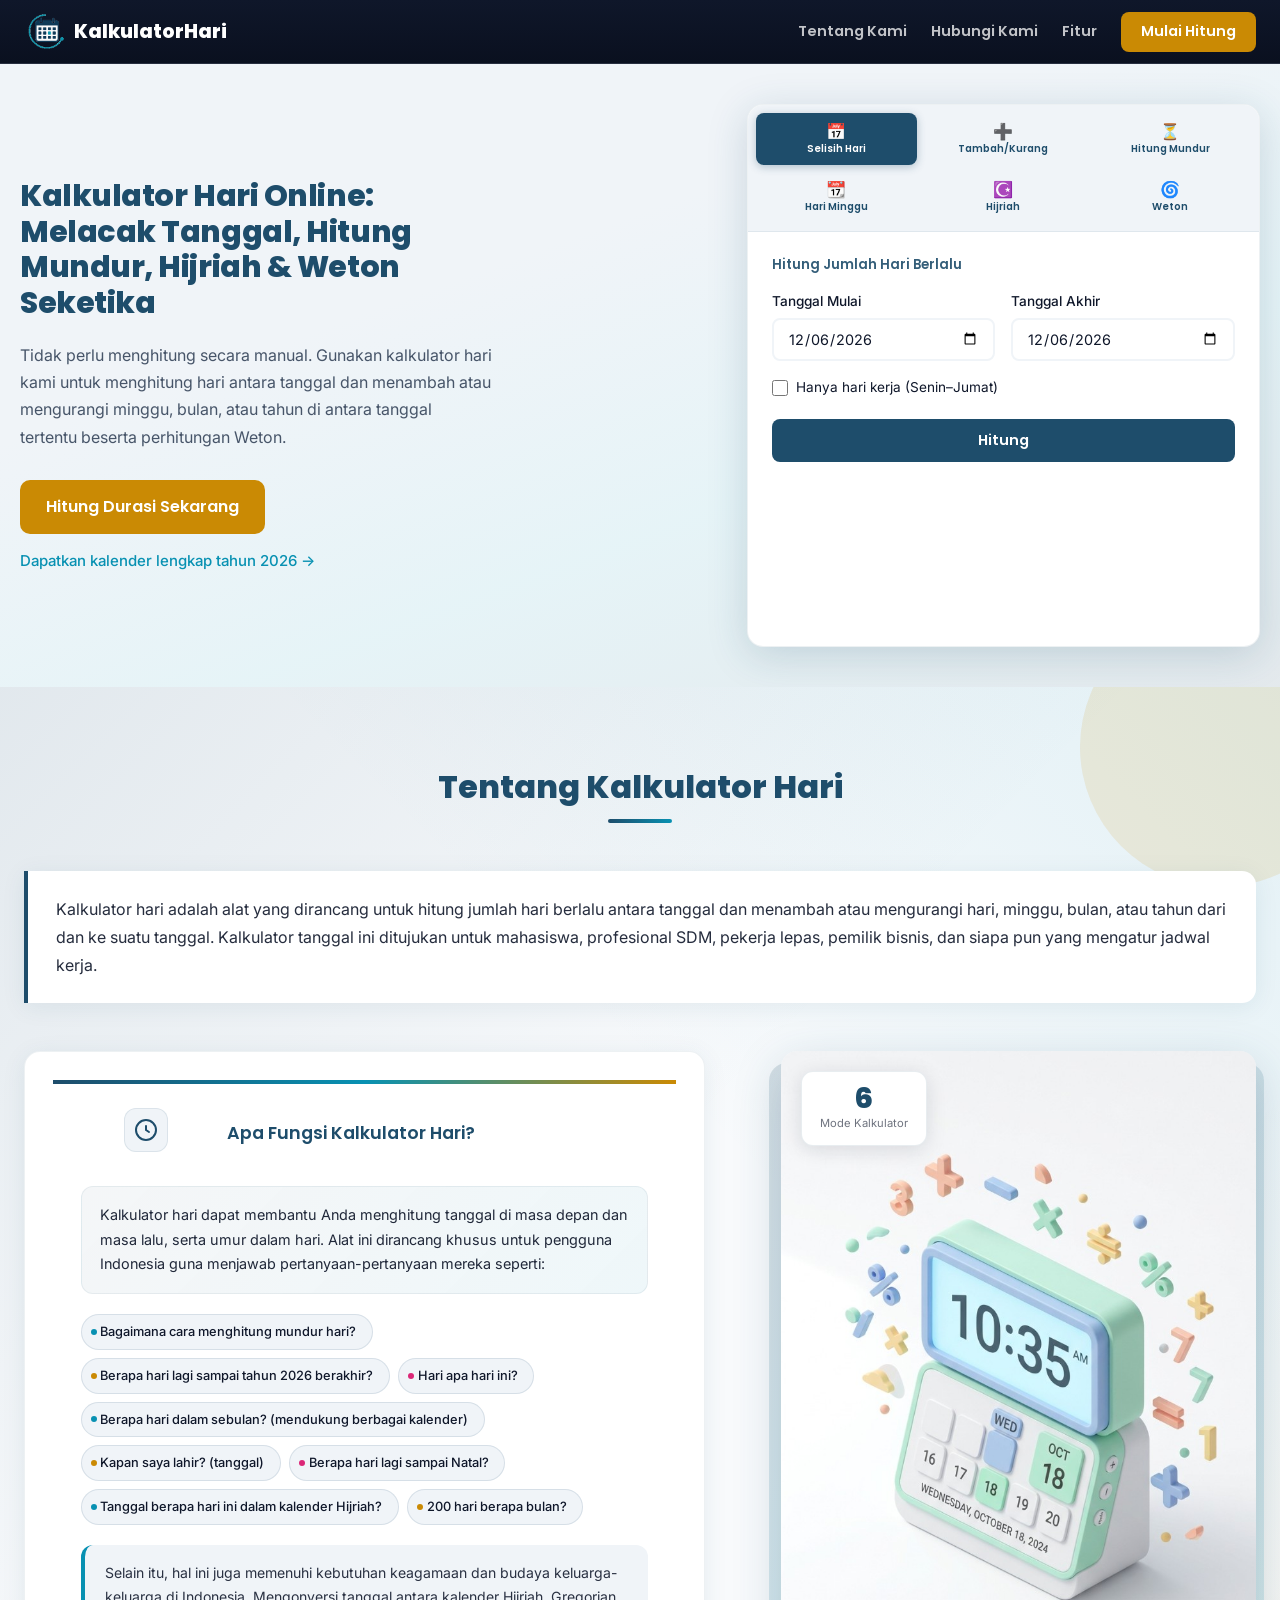
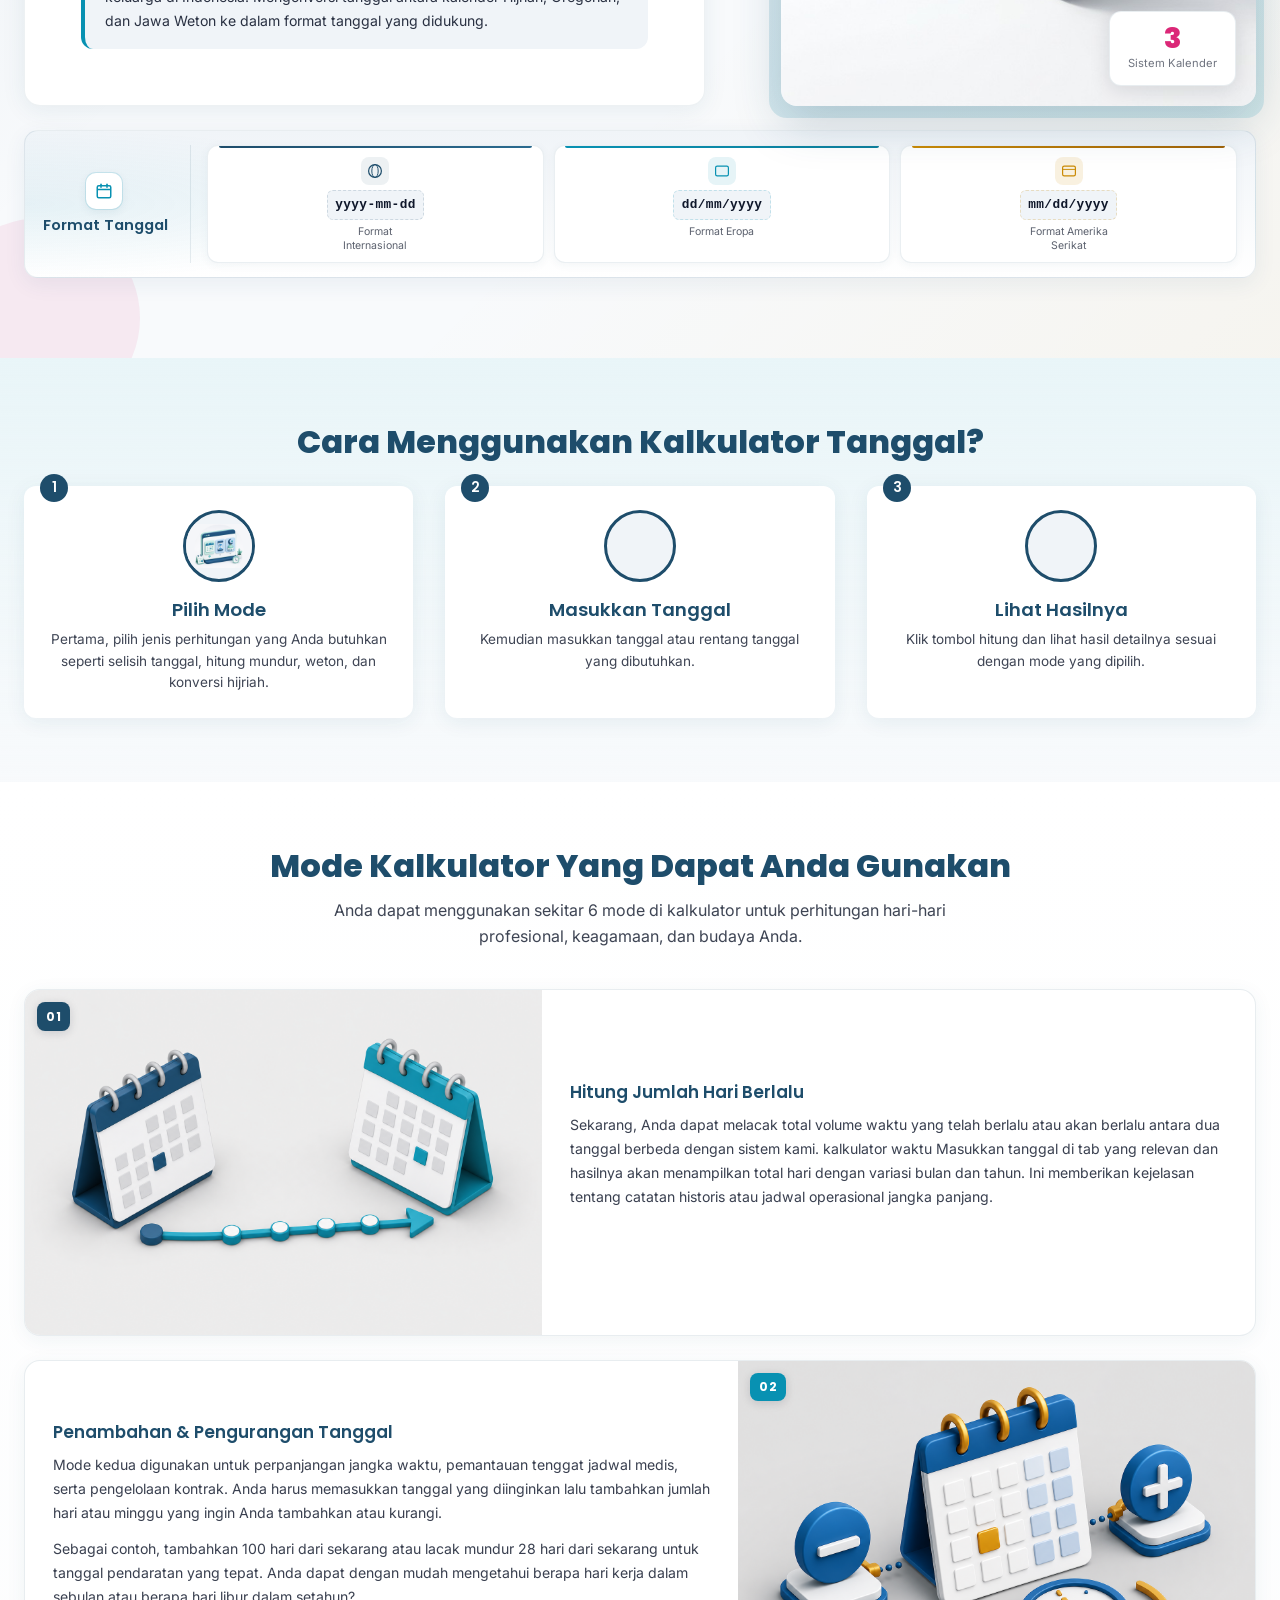
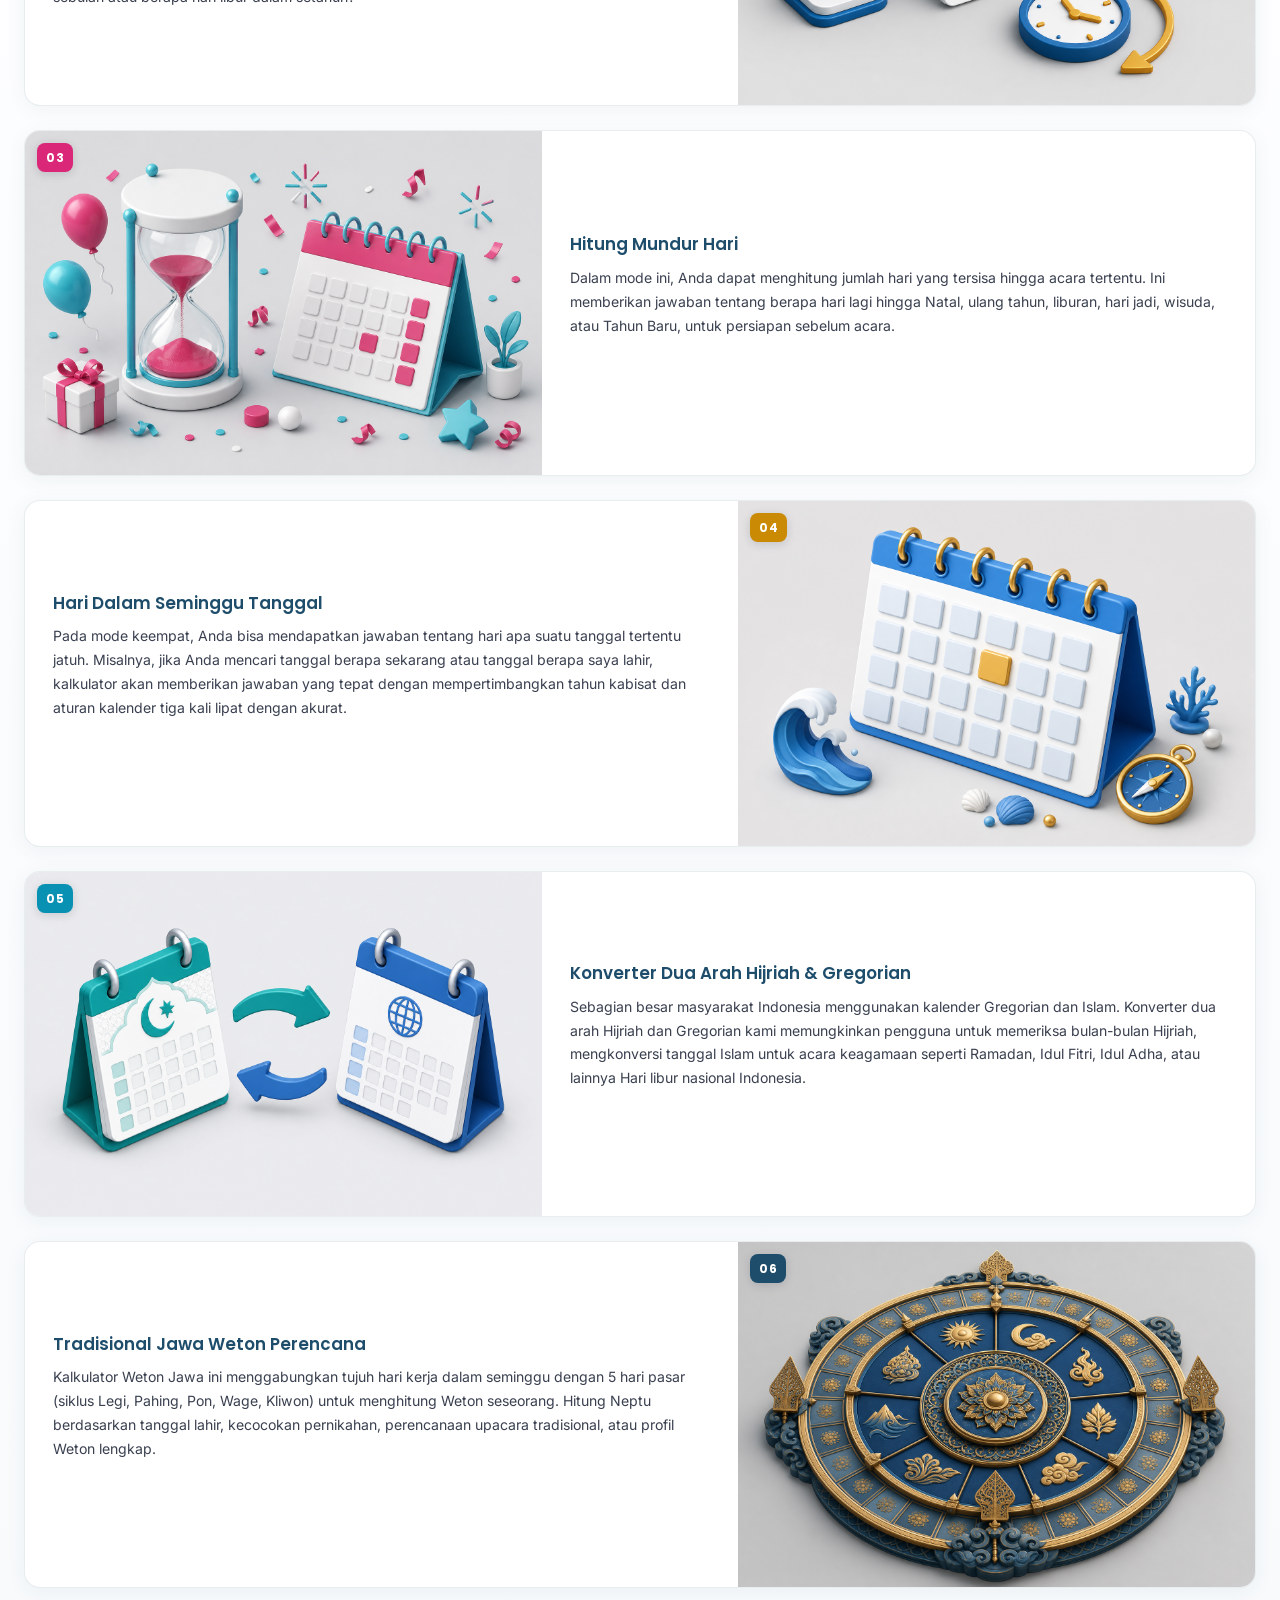
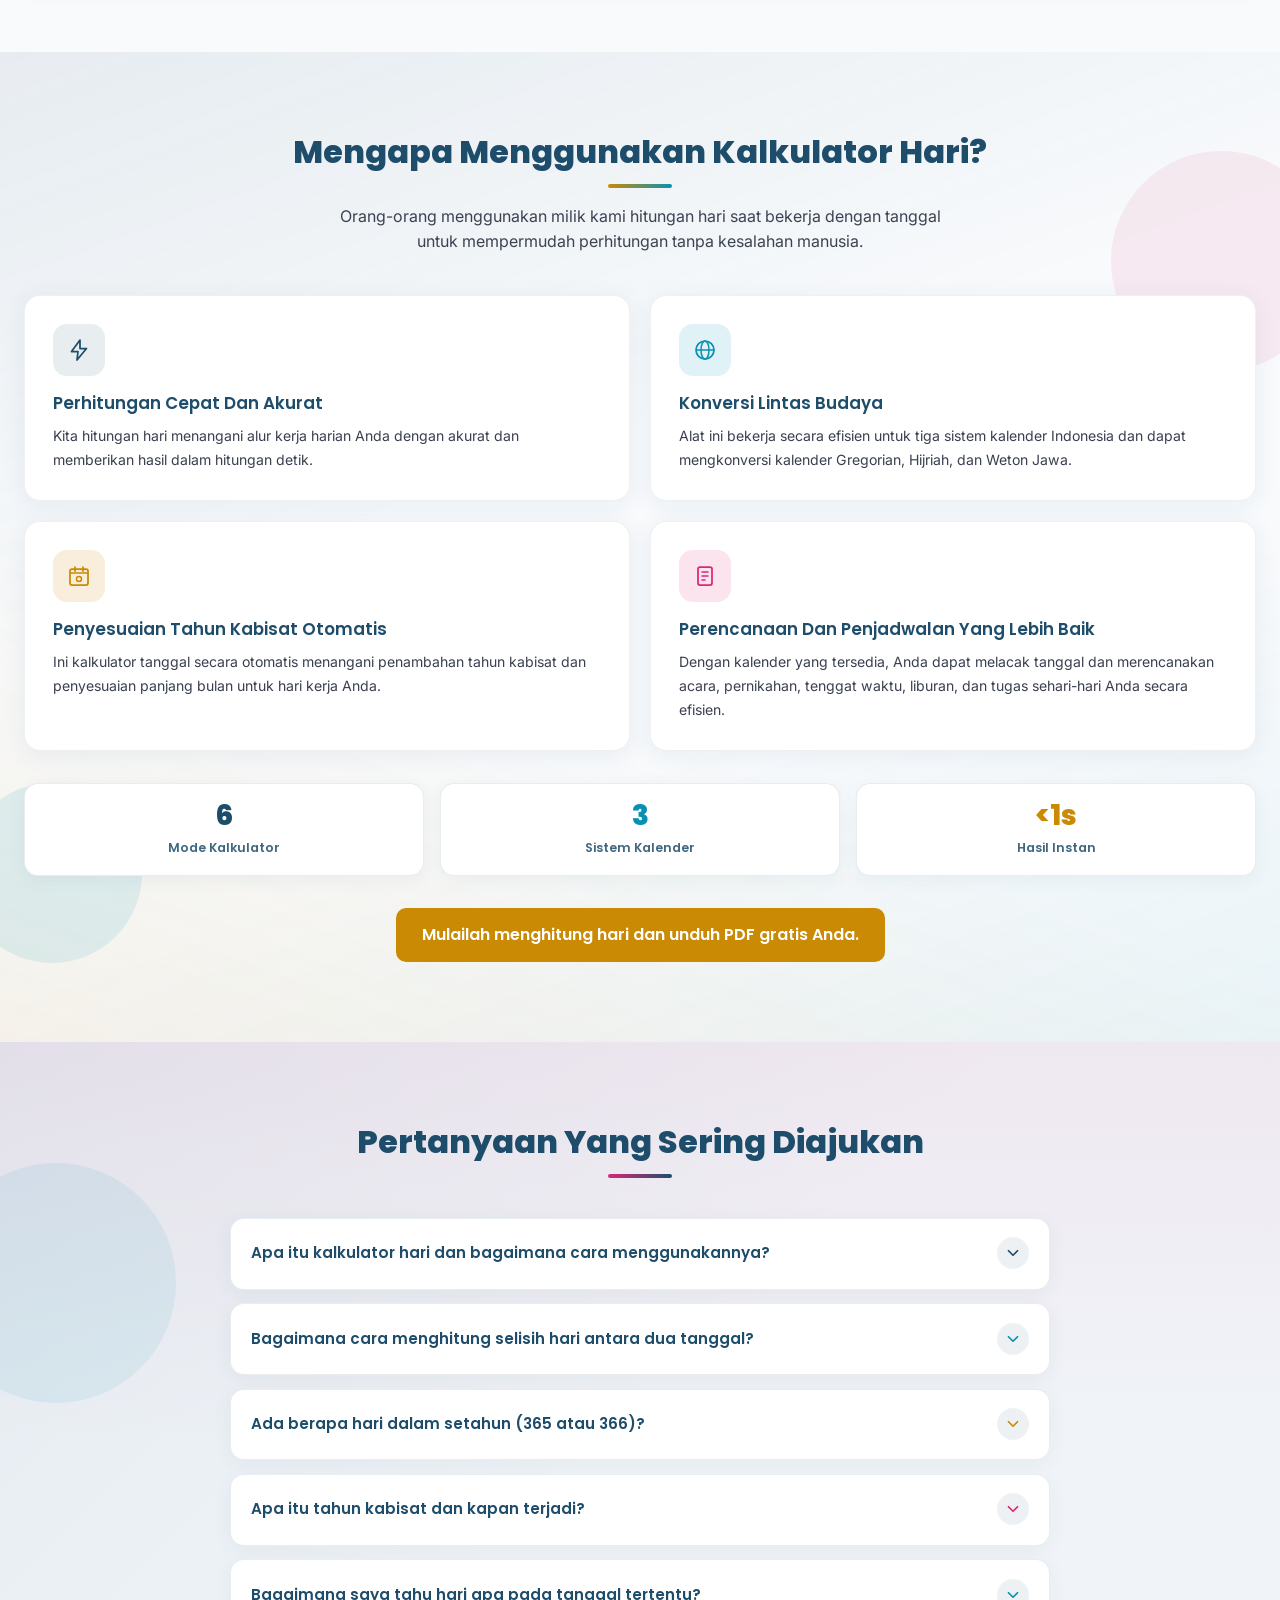
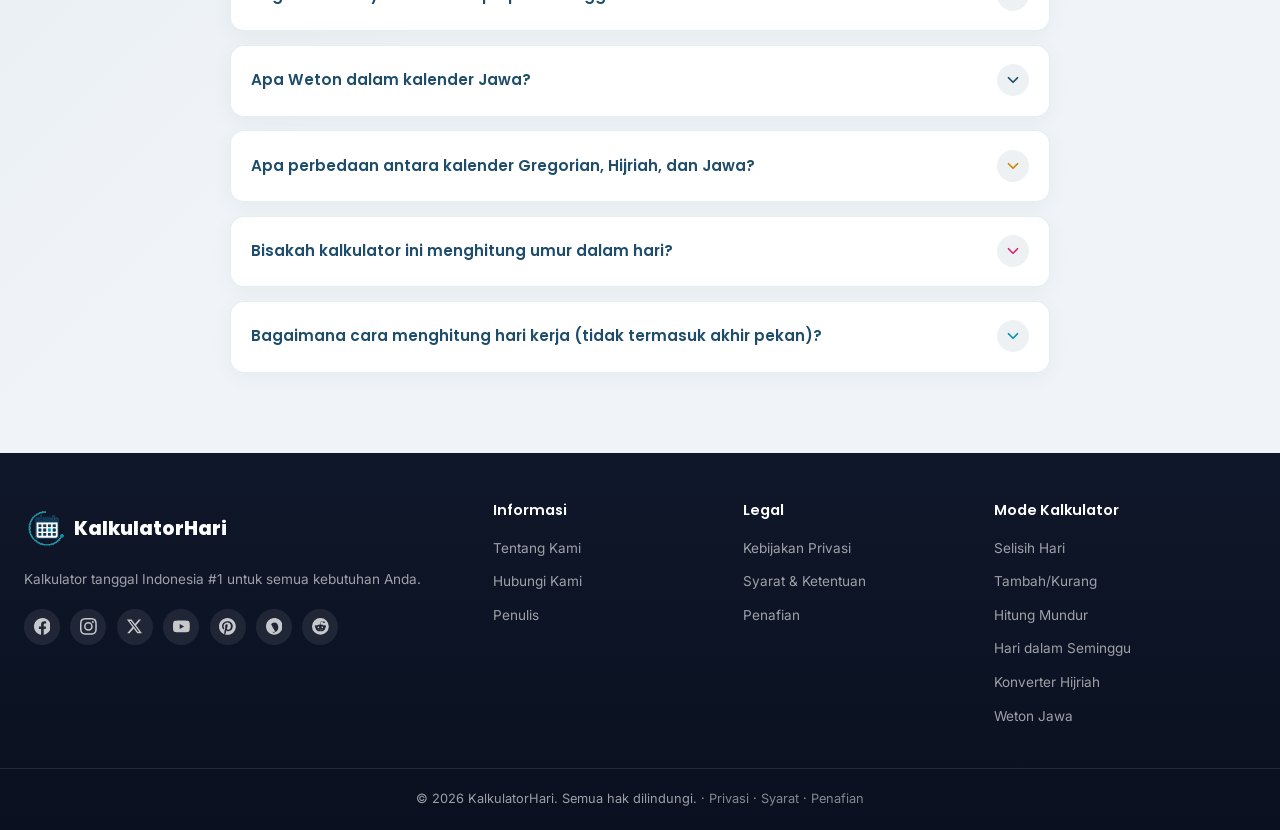
==== commit aa9fd4d7: "Update landing page content and refine Tentang/Mengapa sections. Refresh copy for Mengapa and FAQ, a" ====
--- a/index.html
+++ b/index.html
@@ -285,58 +285,66 @@
         </div>
         <div class="tentang-body">
           <article class="tentang-card tentang-card-features">
-            <div class="tentang-card-icon" aria-hidden="true">
-              <svg width="24" height="24" viewBox="0 0 24 24" fill="none">
-                <circle cx="12" cy="12" r="10" stroke="#1E4D6B" stroke-width="2"/>
-                <path d="M12 8v4l3 2" stroke="#1E4D6B" stroke-width="2" stroke-linecap="round"/>
-              </svg>
-            </div>
-            <h3>Apa Fungsi Kalkulator Hari?</h3>
-            <p>Kalkulator hari membantu Anda menjawab berbagai pertanyaan seputar tanggal dan waktu dengan cepat dan akurat:</p>
-            <div class="pill-list">
-              <span class="pill">Bagaimana cara menghitung mundur hari?</span>
-              <span class="pill">Berapa hari lagi sampai tahun 2026 berakhir?</span>
-              <span class="pill">Hari apa hari ini?</span>
-              <span class="pill">Berapa hari dalam sebulan?</span>
-              <span class="pill">Berapa hari lagi sampai Natal?</span>
-              <span class="pill">Tanggal berapa hari ini dalam kalender Hijriah?</span>
-              <span class="pill">200 hari berapa bulan?</span>
+            <div class="features-card-header">
+              <div class="tentang-card-icon features-card-icon" aria-hidden="true">
+                <svg width="24" height="24" viewBox="0 0 24 24" fill="none">
+                  <circle cx="12" cy="12" r="10" stroke="currentColor" stroke-width="2"/>
+                  <path d="M12 8v4l3 2" stroke="currentColor" stroke-width="2" stroke-linecap="round"/>
+                </svg>
+              </div>
+              <h3>Apa Fungsi Kalkulator Hari?</h3>
+            </div>
+            <p class="features-intro">Kalkulator hari dapat membantu Anda menghitung tanggal di masa depan dan masa lalu, serta umur dalam hari. Alat ini dirancang khusus untuk pengguna Indonesia guna menjawab pertanyaan-pertanyaan mereka seperti:</p>
+            <div class="pill-list features-pill-list" role="list">
+              <span class="pill" role="listitem">Bagaimana cara menghitung mundur hari?</span>
+              <span class="pill" role="listitem">Berapa hari lagi sampai tahun 2026 berakhir?</span>
+              <span class="pill" role="listitem">Hari apa hari ini?</span>
+              <span class="pill" role="listitem">Berapa hari dalam sebulan? (mendukung berbagai kalender)</span>
+              <span class="pill" role="listitem">Kapan saya lahir? (tanggal)</span>
+              <span class="pill" role="listitem">Berapa hari lagi sampai Natal?</span>
+              <span class="pill" role="listitem">Tanggal berapa hari ini dalam kalender Hijriah?</span>
+              <span class="pill" role="listitem">200 hari berapa bulan?</span>
+            </div>
+            <div class="features-note">
+              <p>Selain itu, hal ini juga memenuhi kebutuhan keagamaan dan budaya keluarga-keluarga di Indonesia. Mengonversi tanggal antara kalender Hijriah, Gregorian, dan Jawa Weton ke dalam format tanggal yang didukung.</p>
             </div>
           </article>
 
           <article class="tentang-card tentang-card-formats">
-            <div class="formats-header">
-              <div class="tentang-card-icon" aria-hidden="true">
-                <svg width="24" height="24" viewBox="0 0 24 24" fill="none">
-                  <rect x="3" y="5" width="18" height="16" rx="2" stroke="#0891B2" stroke-width="2"/>
-                  <line x1="3" y1="10" x2="21" y2="10" stroke="#0891B2" stroke-width="2"/>
-                  <line x1="8" y1="3" x2="8" y2="7" stroke="#0891B2" stroke-width="2" stroke-linecap="round"/>
-                  <line x1="16" y1="3" x2="16" y2="7" stroke="#0891B2" stroke-width="2" stroke-linecap="round"/>
-                </svg>
-              </div>
-              <h3>Format Tanggal</h3>
-            </div>
-            <div class="format-cards">
-              <div class="format-card format-card--intl">
-                <div class="format-card-icon" aria-hidden="true">
-                  <svg width="20" height="20" viewBox="0 0 20 20" fill="none"><circle cx="10" cy="10" r="8" stroke="#1E4D6B" stroke-width="1.5"/><ellipse cx="10" cy="10" rx="4" ry="8" stroke="#1E4D6B" stroke-width="1.2"/></svg>
-                </div>
-                <div class="format-code">yyyy-mm-dd</div>
-                <div class="format-name">Format Internasional</div>
-              </div>
-              <div class="format-card format-card--eu">
-                <div class="format-card-icon" aria-hidden="true">
-                  <svg width="20" height="20" viewBox="0 0 20 20" fill="none"><rect x="2" y="4" width="16" height="12" rx="2" stroke="#0891B2" stroke-width="1.5"/></svg>
-                </div>
-                <div class="format-code">dd/mm/yyyy</div>
-                <div class="format-name">Format Eropa</div>
-              </div>
-              <div class="format-card format-card--us">
-                <div class="format-card-icon" aria-hidden="true">
-                  <svg width="20" height="20" viewBox="0 0 20 20" fill="none"><rect x="2" y="4" width="16" height="12" rx="2" stroke="#CA8A04" stroke-width="1.5"/><line x1="2" y1="8" x2="18" y2="8" stroke="#CA8A04" stroke-width="1.2"/></svg>
-                </div>
-                <div class="format-code">mm/dd/yyyy</div>
-                <div class="format-name">Format Amerika Serikat</div>
+            <div class="formats-inner">
+              <div class="formats-card-header">
+                <div class="tentang-card-icon formats-card-icon" aria-hidden="true">
+                  <svg width="24" height="24" viewBox="0 0 24 24" fill="none">
+                    <rect x="3" y="5" width="18" height="16" rx="2" stroke="currentColor" stroke-width="2"/>
+                    <line x1="3" y1="10" x2="21" y2="10" stroke="currentColor" stroke-width="2"/>
+                    <line x1="8" y1="3" x2="8" y2="7" stroke="currentColor" stroke-width="2" stroke-linecap="round"/>
+                    <line x1="16" y1="3" x2="16" y2="7" stroke="currentColor" stroke-width="2" stroke-linecap="round"/>
+                  </svg>
+                </div>
+                <h3>Format Tanggal</h3>
+              </div>
+              <div class="format-cards">
+                <div class="format-card format-card--intl">
+                  <div class="format-card-icon" aria-hidden="true">
+                    <svg width="20" height="20" viewBox="0 0 20 20" fill="none"><circle cx="10" cy="10" r="8" stroke="currentColor" stroke-width="1.5"/><ellipse cx="10" cy="10" rx="4" ry="8" stroke="currentColor" stroke-width="1.2"/></svg>
+                  </div>
+                  <div class="format-code">yyyy-mm-dd</div>
+                  <div class="format-name">Format Internasional</div>
+                </div>
+                <div class="format-card format-card--eu">
+                  <div class="format-card-icon" aria-hidden="true">
+                    <svg width="20" height="20" viewBox="0 0 20 20" fill="none"><rect x="2" y="4" width="16" height="12" rx="2" stroke="currentColor" stroke-width="1.5"/></svg>
+                  </div>
+                  <div class="format-code">dd/mm/yyyy</div>
+                  <div class="format-name">Format Eropa</div>
+                </div>
+                <div class="format-card format-card--us">
+                  <div class="format-card-icon" aria-hidden="true">
+                    <svg width="20" height="20" viewBox="0 0 20 20" fill="none"><rect x="2" y="4" width="16" height="12" rx="2" stroke="currentColor" stroke-width="1.5"/><line x1="2" y1="8" x2="18" y2="8" stroke="currentColor" stroke-width="1.2"/></svg>
+                  </div>
+                  <div class="format-code">mm/dd/yyyy</div>
+                  <div class="format-name">Format Amerika Serikat</div>
+                </div>
               </div>
             </div>
           </article>
@@ -486,7 +494,7 @@
       <header class="mengapa-header">
         <h2>Mengapa Menggunakan Kalkulator Hari?</h2>
         <div class="mengapa-header-accent" aria-hidden="true"></div>
-        <p class="section-intro">Alat tanggal serba guna yang menghemat waktu, mendukung kalender lokal Indonesia, dan memberikan hasil akurat untuk keperluan harian Anda.</p>
+        <p class="section-intro">Orang-orang menggunakan milik kami hitungan hari saat bekerja dengan tanggal untuk mempermudah perhitungan tanpa kesalahan manusia.</p>
       </header>
 
       <div class="mengapa-grid">
@@ -495,7 +503,7 @@
             <svg width="24" height="24" viewBox="0 0 24 24" fill="none"><path d="M13 2L4.5 13.5H11L10 22L19.5 10.5H13L13 2Z" stroke="currentColor" stroke-width="1.75" stroke-linejoin="round"/></svg>
           </div>
           <h3>Perhitungan Cepat Dan Akurat</h3>
-          <p>Menangani alur kerja harian Anda dengan akurat dan memberikan hasil dalam hitungan detik.</p>
+          <p>Kita hitungan hari menangani alur kerja harian Anda dengan akurat dan memberikan hasil dalam hitungan detik.</p>
         </article>
 
         <article class="mengapa-card mengapa-card--culture">
@@ -503,7 +511,7 @@
             <svg width="24" height="24" viewBox="0 0 24 24" fill="none"><circle cx="12" cy="12" r="9" stroke="currentColor" stroke-width="1.75"/><ellipse cx="12" cy="12" rx="4" ry="9" stroke="currentColor" stroke-width="1.5"/><path d="M3 12H21" stroke="currentColor" stroke-width="1.5"/></svg>
           </div>
           <h3>Konversi Lintas Budaya</h3>
-          <p>Bekerja untuk tiga sistem kalender Indonesia: Gregorian, Hijriah, dan Weton Jawa.</p>
+          <p>Alat ini bekerja secara efisien untuk tiga sistem kalender Indonesia dan dapat mengkonversi kalender Gregorian, Hijriah, dan Weton Jawa.</p>
         </article>
 
         <article class="mengapa-card mengapa-card--leap">
@@ -511,7 +519,7 @@
             <svg width="24" height="24" viewBox="0 0 24 24" fill="none"><rect x="3" y="5" width="18" height="16" rx="2" stroke="currentColor" stroke-width="1.75"/><path d="M3 9H21" stroke="currentColor" stroke-width="1.5"/><path d="M8 3V7M16 3V7" stroke="currentColor" stroke-width="1.75" stroke-linecap="round"/><circle cx="12" cy="15" r="2.5" stroke="currentColor" stroke-width="1.5"/></svg>
           </div>
           <h3>Penyesuaian Tahun Kabisat Otomatis</h3>
-          <p>Secara otomatis menangani penambahan tahun kabisat dan penyesuaian panjang bulan.</p>
+          <p>Ini kalkulator tanggal secara otomatis menangani penambahan tahun kabisat dan penyesuaian panjang bulan untuk hari kerja Anda.</p>
         </article>
 
         <article class="mengapa-card mengapa-card--plan">
@@ -519,7 +527,7 @@
             <svg width="24" height="24" viewBox="0 0 24 24" fill="none"><rect x="5" y="3" width="14" height="18" rx="2" stroke="currentColor" stroke-width="1.75"/><path d="M9 8H15M9 12H15M9 16H12" stroke="currentColor" stroke-width="1.5" stroke-linecap="round"/></svg>
           </div>
           <h3>Perencanaan Dan Penjadwalan Yang Lebih Baik</h3>
-          <p>Lacak tanggal dan rencanakan acara, pernikahan, tenggat waktu, liburan, dan tugas sehari-hari.</p>
+          <p>Dengan kalender yang tersedia, Anda dapat melacak tanggal dan merencanakan acara, pernikahan, tenggat waktu, liburan, dan tugas sehari-hari Anda secara efisien.</p>
         </article>
       </div>
 
@@ -536,6 +544,10 @@
           <span class="mengapa-stat-num">&lt;1s</span>
           <span class="mengapa-stat-label">Hasil Instan</span>
         </div>
+      </div>
+
+      <div class="mengapa-cta">
+        <a href="#hero" class="btn-cta">Mulailah menghitung hari dan unduh PDF gratis Anda.</a>
       </div>
     </div>
   </section>
@@ -559,7 +571,7 @@
             </span>
           </button>
           <div class="faq-answer">
-            <p>Kalkulator hari adalah alat online yang membantu Anda menghitung selisih hari antara dua tanggal, menambah atau mengurangi hari dari suatu tanggal, menghitung mundur ke acara tertentu, mengetahui hari dalam seminggu, mengkonversi kalender Hijriah, dan menghitung Weton Jawa. Caranya sederhana: pilih mode kalkulator yang Anda butuhkan, masukkan tanggal yang relevan, lalu klik tombol hitung untuk melihat hasilnya secara instan.</p>
+            <p>Kalkulator hari adalah alat daring untuk menghitung selisih tanggal, hitung mundur, hari kerja, weton, dan konversi kalender. Anda dapat menggunakannya dengan memilih mode dan memasukkan tanggal serta hasil yang ditampilkan.</p>
           </div>
         </div>
 
@@ -571,7 +583,7 @@
             </span>
           </button>
           <div class="faq-answer">
-            <p>Pilih mode "Selisih Hari", masukkan tanggal mulai dan tanggal akhir, lalu klik "Hitung". Kalkulator akan menampilkan jumlah hari total beserta rincian dalam minggu, bulan, dan tahun. Anda juga dapat mencentang opsi "Hanya hari kerja" untuk menghitung hari Senin–Jumat saja, tanpa akhir pekan.</p>
+            <p>Pilih mode 'Hitung hari'. Masukkan tanggal mulai dan tanggal akhir, dan alat ini akan secara otomatis menghitung total hari yang telah berlalu.</p>
           </div>
         </div>
 
@@ -583,7 +595,7 @@
             </span>
           </button>
           <div class="faq-answer">
-            <p>Tahun biasa memiliki 365 hari, sedangkan tahun kabisat memiliki 366 hari. Tahun kabisat terjadi setiap 4 tahun untuk menyesuaikan perbedaan antara kalender Gregorian dan siklus orbit Bumi mengelilingi Matahari. Kalkulator kami secara otomatis memperhitungkan tahun kabisat dalam semua perhitungan.</p>
+            <p>Dalam setahun terdapat 365 hari, kecuali hari kabisat. Tahun kabisat memiliki 366 hari termasuk tanggal 29 Februari.</p>
           </div>
         </div>
 
@@ -595,7 +607,7 @@
             </span>
           </button>
           <div class="faq-answer">
-            <p>Tahun kabisat adalah tahun yang memiliki satu hari ekstra (29 Februari) sehingga totalnya 366 hari. Aturan tahun kabisat: tahun yang habis dibagi 4 adalah tahun kabisat, kecuali tahun yang habis dibagi 100 (bukan kabisat), kecuali lagi tahun yang habis dibagi 400 (kabisat). Contoh: 2024 adalah tahun kabisat, 2026 bukan.</p>
+            <p>Tahun kabisat adalah tahun dalam kalender Gregorian yang memiliki 366 hari meskipun jumlah hari dalam kalender adalah 365. Tanggal 29 Februari yang ditambahkan di belakang tanggal tersebut merupakan hari tambahan untuk mengimbangi satu orbit bumi mengelilingi matahari. Tahun kabisat terjadi setiap empat tahun sekali ketika jumlah harinya habis dibagi empat.</p>
           </div>
         </div>
 
@@ -607,7 +619,7 @@
             </span>
           </button>
           <div class="faq-answer">
-            <p>Gunakan mode "Hari dalam Seminggu". Masukkan tanggal yang ingin Anda ketahui, lalu klik "Cari Hari". Hasilnya akan menampilkan nama hari dalam Bahasa Indonesia (Senin, Selasa, dll.) beserta format tanggal lengkap, misalnya "Senin, 22 Juni 2026".</p>
+            <p>Gunakan mode tampilan hari dalam seminggu pada kalkulator tanggal kami. Masukkan tanggal dan kalkulator akan memberikan hari yang tepat.</p>
           </div>
         </div>
 
@@ -619,7 +631,7 @@
             </span>
           </button>
           <div class="faq-answer">
-            <p>Weton adalah sistem penanggalan tradisional Jawa yang menggabungkan tujuh hari dalam seminggu (Minggu–Sabtu) dengan lima hari pasaran (Legi, Pahing, Pon, Wage, Kliwon). Setiap kombinasi hari dan pasaran membentuk Weton unik, seperti "Senin Kliwon" atau "Jumat Legi", yang digunakan dalam tradisi Jawa untuk menentukan hari baik dan karakter seseorang.</p>
+            <p>Weton adalah siklus 35 hari yang menggabungkan minggu Gregorian 7 hari dengan minggu pasar Jawa 5 hari untuk menentukan profil tanggal seremonial seseorang.</p>
           </div>
         </div>
 
@@ -631,7 +643,7 @@
             </span>
           </button>
           <div class="faq-answer">
-            <p>Kalender Gregorian adalah kalender internasional berbasis siklus Matahari dengan 365/366 hari per tahun. Kalender Hijriah adalah kalender Islam berbasis siklus bulan dengan 354/355 hari per tahun, digunakan untuk menentukan tanggal keagamaan seperti Ramadan dan Idul Fitri. Kalender Jawa (Weton) menggabungkan siklus 7 hari dan 5 hari pasaran untuk keperluan adat dan spiritual.</p>
+            <p>Kalender Gregorian adalah kalender sipil internasional yang berdasarkan tanggal matahari, kalender Hijriah mengikuti siklus bulan Islam, sedangkan kalender Jawa menggabungkan sistem penanggalan budaya dan tradisional yang digunakan di Indonesia.</p>
           </div>
         </div>
 
@@ -643,7 +655,7 @@
             </span>
           </button>
           <div class="faq-answer">
-            <p>Ya! Gunakan mode "Selisih Hari" dengan tanggal lahir sebagai tanggal mulai dan tanggal hari ini sebagai tanggal akhir. Hasilnya menunjukkan berapa hari Anda telah hidup. Anda juga dapat menggunakan mode Weton untuk mengetahui Weton kelahiran Anda.</p>
+            <p>Bisa, masukkan tanggal lahir Anda yang tepat di tab awal dan tanggal hari ini di tab akhir. Ini akan memberikan umur dalam hari, minggu, bulan, dan tahun.</p>
           </div>
         </div>
 
@@ -655,7 +667,7 @@
             </span>
           </button>
           <div class="faq-answer">
-            <p>Di mode "Selisih Hari", centang kotak "Hanya hari kerja (Senin–Jumat)" sebelum menghitung. Kalkulator akan menghitung hanya hari kerja antara dua tanggal, mengecualikan Sabtu dan Minggu. Ini berguna untuk menghitung durasi proyek, kontrak kerja, atau tenggat waktu bisnis.</p>
+            <p>Gunakan mode hari kerja pada kalkulator. Alat ini secara otomatis mengecualikan akhir pekan dan memberi tahu Anda jumlah hari kerja antara dua tanggal.</p>
           </div>
         </div>
 
--- a/style.css
+++ b/style.css
@@ -815,15 +815,135 @@
   grid-column: 1 / -1;
   display: grid;
   grid-template-columns: minmax(0, 1.15fr) minmax(0, 0.85fr);
-  grid-template-rows: 1fr auto;
+  grid-template-rows: auto auto;
   gap: 1.5rem 3rem;
-  align-items: end;
+  align-items: start;
 }
 
 .tentang-card-features {
   grid-column: 1;
   grid-row: 1;
-  align-self: start;
+  align-self: stretch;
+  padding: 0;
+  overflow: hidden;
+  border: 1px solid rgba(var(--purple-rgb), 0.12);
+  box-shadow: 0 8px 32px rgba(var(--purple-rgb), 0.1);
+}
+
+.tentang-card-features::before {
+  content: '';
+  display: block;
+  height: 4px;
+  background: linear-gradient(90deg, var(--purple), var(--teal), var(--green));
+}
+
+.features-card-header {
+  display: flex;
+  align-items: center;
+  gap: 1rem;
+  padding: 1.5rem 1.75rem 0;
+}
+
+.features-card-icon {
+  margin-bottom: 0;
+  flex-shrink: 0;
+  width: 48px;
+  height: 48px;
+  border-radius: 14px;
+  background: linear-gradient(135deg, rgba(var(--purple-rgb), 0.14), rgba(var(--teal-rgb), 0.18));
+  color: var(--purple);
+  box-shadow: inset 0 0 0 1px rgba(var(--purple-rgb), 0.1);
+}
+
+.tentang-card-features h3 {
+  margin: 0;
+  font-size: 1.15rem;
+  line-height: 1.35;
+}
+
+.tentang-card-features .features-intro {
+  margin: 1.15rem 1.75rem 1.25rem;
+  padding: 1rem 1.15rem;
+  background: linear-gradient(135deg, rgba(var(--purple-rgb), 0.05), rgba(var(--teal-rgb), 0.07));
+  border-radius: 12px;
+  border: 1px solid rgba(var(--purple-rgb), 0.08);
+  font-size: 0.9rem;
+  line-height: 1.7;
+  opacity: 0.92;
+}
+
+.tentang-card-features .features-pill-list {
+  display: flex;
+  flex-wrap: wrap;
+  align-items: flex-start;
+  gap: 0.5rem 0.55rem;
+  margin: 0 1.75rem;
+  padding: 0;
+  background: transparent;
+  border: none;
+}
+
+.tentang-card-features .features-pill-list .pill {
+  display: inline-flex;
+  align-items: center;
+  width: auto;
+  max-width: 100%;
+  flex: 0 1 auto;
+  padding: 0.5rem 0.95rem 0.5rem 1.15rem;
+  border-radius: 20px;
+  font-size: 0.8rem;
+  font-weight: 500;
+  line-height: 1.4;
+  color: var(--dark);
+  background: var(--light);
+  border: 1px solid rgba(var(--purple-rgb), 0.12);
+  box-shadow: none;
+  transition: background 0.2s, border-color 0.2s;
+}
+
+.tentang-card-features .features-pill-list .pill::before {
+  content: '';
+  position: absolute;
+  left: 0.55rem;
+  top: 50%;
+  transform: translateY(-50%);
+  width: 6px;
+  height: 6px;
+  border-radius: 50%;
+  background: var(--teal);
+  border: none;
+  margin: 0;
+}
+
+.tentang-card-features .features-pill-list .pill:nth-child(3n+2)::before {
+  background: var(--green);
+}
+
+.tentang-card-features .features-pill-list .pill:nth-child(3n)::before {
+  background: var(--pink);
+}
+
+.tentang-card-features .features-pill-list .pill:hover {
+  background: rgba(var(--purple-rgb), 0.08);
+  border-color: rgba(var(--purple-rgb), 0.25);
+  transform: none;
+  box-shadow: none;
+}
+
+.tentang-card-features .features-note {
+  margin: 1.25rem 1.75rem 1.75rem;
+  padding: 1rem 1.15rem 1rem 1.25rem;
+  background: var(--light);
+  border-radius: 12px;
+  border-left: 4px solid var(--teal);
+}
+
+.tentang-card-features .features-note p {
+  margin: 0;
+  font-size: 0.88rem;
+  line-height: 1.7;
+  color: var(--dark);
+  opacity: 0.88;
 }
 
 .tentang-lead {
@@ -860,6 +980,8 @@
   display: flex;
   align-items: center;
   justify-content: center;
+  margin-left: 43px;
+  margin-right: 43px;
   margin-bottom: 1rem;
 }
 
@@ -882,6 +1004,12 @@
   display: flex;
   flex-wrap: wrap;
   gap: 0.5rem;
+  margin-bottom: 0;
+}
+
+.tentang-card .pill-list + p {
+  margin-top: 1rem;
+  margin-bottom: 0;
 }
 
 .pill {
@@ -918,78 +1046,180 @@
 
 .format-cards {
   display: grid;
-  grid-template-columns: repeat(3, 1fr);
+  grid-template-columns: repeat(3, minmax(0, 1fr));
   gap: 0.65rem;
+  flex: 1;
+  min-width: 0;
+  align-self: center;
 }
 
 .tentang-card-formats {
-  grid-column: 1;
+  grid-column: 1 / -1;
   grid-row: 2;
-  padding: 1.25rem 1.5rem;
-}
-
-.formats-header {
-  display: flex;
-  align-items: center;
-  gap: 0.75rem;
-  margin-bottom: 1rem;
-}
-
-.formats-header .tentang-card-icon {
+  padding: 0;
+  overflow: visible;
+  border: none;
+  box-shadow: none;
+  background: transparent;
+}
+
+.tentang-card-formats::before {
+  display: none;
+}
+
+.formats-inner {
+  display: flex;
+  align-items: stretch;
+  gap: 1rem;
+  padding: 0.85rem 1.15rem;
+  border-radius: 14px;
+  border: 1px solid rgba(var(--purple-rgb), 0.1);
+  background:
+    radial-gradient(ellipse 50% 80% at 0% 50%, rgba(var(--teal-rgb), 0.08), transparent 65%),
+    linear-gradient(180deg, var(--light) 0%, var(--white) 100%);
+  box-shadow: 0 6px 22px rgba(var(--purple-rgb), 0.07);
+}
+
+.formats-card-header {
+  display: flex;
+  flex-direction: column;
+  align-items: flex-start;
+  justify-content: center;
+  text-align: left;
+  gap: 0.45rem;
+  flex: 0 0 min(148px, 17%);
+  padding: 0.15rem 1rem 0.15rem 0;
+  border-bottom: none;
+  border-right: 1px solid rgba(var(--purple-rgb), 0.1);
+}
+
+.formats-card-icon {
   margin-bottom: 0;
   flex-shrink: 0;
-}
-
-.formats-header h3 {
+  width: 36px;
+  height: 36px;
+  border-radius: 10px;
+  background: var(--white);
+  color: var(--teal);
+  box-shadow:
+    0 0 0 1px rgba(var(--teal-rgb), 0.15),
+    0 3px 10px rgba(var(--purple-rgb), 0.08);
+}
+
+.formats-card-header h3 {
   margin: 0;
+  font-size: 0.92rem;
+  line-height: 1.3;
+  color: var(--purple);
 }
 
 .format-card {
-  background: var(--light);
-  border-radius: 12px;
-  padding: 0.85rem 0.6rem;
+  position: relative;
+  display: flex;
+  flex-direction: column;
+  align-items: center;
+  gap: 0.35rem;
+  min-height: 0;
+  padding: 0.7rem 0.55rem 0.65rem;
   text-align: center;
-  border: 2px solid transparent;
-  transition: transform 0.2s, border-color 0.2s, box-shadow 0.2s;
+  border: 1px solid rgba(var(--purple-rgb), 0.09);
+  border-radius: 11px;
+  background: var(--white);
+  box-shadow: 0 2px 10px rgba(var(--purple-rgb), 0.05);
+  transition: transform 0.2s, box-shadow 0.2s, border-color 0.2s;
+}
+
+.format-card::before {
+  content: '';
+  position: absolute;
+  top: 0;
+  left: 0.65rem;
+  right: 0.65rem;
+  height: 2px;
+  border-radius: 0 0 3px 3px;
 }
 
 .format-card:hover {
-  transform: translateY(-3px);
-  box-shadow: 0 6px 20px rgba(var(--purple-rgb), 0.12);
-}
-
-.format-card--intl { border-top: 3px solid var(--purple); }
-.format-card--eu { border-top: 3px solid var(--teal); }
-.format-card--us { border-top: 3px solid var(--green); }
+  transform: translateY(-2px);
+  border-color: rgba(var(--teal-rgb), 0.22);
+  box-shadow: 0 8px 18px rgba(var(--purple-rgb), 0.1);
+}
+
+.format-card--intl::before { background: linear-gradient(90deg, var(--purple), #2a6a8f); }
+.format-card--eu::before { background: linear-gradient(90deg, var(--teal), #0e7f9c); }
+.format-card--us::before { background: linear-gradient(90deg, var(--green), #a16207); }
+
+.format-card--intl { color: var(--purple); }
+.format-card--eu { color: var(--teal); }
+.format-card--us { color: var(--green); }
 
 .format-card-icon {
   display: flex;
   align-items: center;
   justify-content: center;
-  margin-bottom: 0.5rem;
-  height: 24px;
+  flex-shrink: 0;
+  width: 28px;
+  height: 28px;
+  margin-bottom: 0;
+  border-radius: 8px;
+  background: rgba(var(--purple-rgb), 0.08);
+}
+
+.format-card-icon svg {
+  width: 16px;
+  height: 16px;
+}
+
+.format-card--eu .format-card-icon {
+  background: rgba(var(--teal-rgb), 0.1);
+}
+
+.format-card--us .format-card-icon {
+  background: rgba(var(--green-rgb), 0.12);
 }
 
 .format-code {
-  font-family: 'Poppins', sans-serif;
-  font-weight: 600;
-  color: var(--purple);
-  font-size: 0.85rem;
-  margin-bottom: 0.2rem;
-  letter-spacing: 0.02em;
+  font-family: 'Courier New', Courier, monospace;
+  font-weight: 700;
+  color: var(--dark);
+  font-size: 0.8rem;
+  margin-bottom: 0;
+  letter-spacing: 0.03em;
+  padding: 0.22rem 0.45rem;
+  border-radius: 6px;
+  background: var(--light);
+  border: 1px dashed rgba(var(--purple-rgb), 0.16);
+  white-space: nowrap;
+}
+
+.format-card--eu .format-code {
+  border-color: rgba(var(--teal-rgb), 0.2);
+}
+
+.format-card--us .format-code {
+  border-color: rgba(var(--green-rgb), 0.22);
 }
 
 .format-name {
-  font-size: 0.72rem;
+  font-size: 0.66rem;
   color: var(--dark);
-  opacity: 0.65;
-  line-height: 1.3;
+  opacity: 0.68;
+  line-height: 1.25;
+  max-width: 13ch;
+}
+
+.formats-card-icon svg {
+  width: 18px;
+  height: 18px;
 }
 
 .tentang-aside {
   grid-column: 2;
-  grid-row: 1 / -1;
-  align-self: end;
+  grid-row: 1;
+  align-self: stretch;
+  display: flex;
+  flex-direction: column;
+  min-height: 0;
   position: sticky;
   top: 88px;
   padding-left: 16px;
@@ -997,6 +1227,10 @@
 
 .about-image-frame {
   position: relative;
+  flex: 1;
+  display: flex;
+  flex-direction: column;
+  min-height: 0;
   padding: 0 0 0 12px;
 }
 
@@ -1012,6 +1246,9 @@
 
 .about-image-wrapper {
   position: relative;
+  flex: 1;
+  display: flex;
+  min-height: 0;
   border-radius: 16px;
   overflow: hidden;
   box-shadow: 0 16px 48px rgba(var(--purple-rgb), 0.22);
@@ -1020,10 +1257,10 @@
 
 .about-photo {
   width: 100%;
-  height: auto;
-  margin-top: -10px;
-  margin-bottom: -10px;
-  object-fit: contain;
+  height: 100%;
+  margin: 0;
+  object-fit: cover;
+  object-position: center top;
   display: block;
 }
 
@@ -1699,6 +1936,23 @@
   font-weight: 600;
   color: var(--purple);
   opacity: 0.85;
+}
+
+.mengapa-cta {
+  text-align: center;
+  margin-top: 2rem;
+  opacity: 0;
+  transform: translateY(40px);
+  transition: opacity 0.95s ease-out 1.35s, transform 0.95s ease-out 1.35s;
+}
+
+#mengapa.visible .mengapa-cta {
+  opacity: 1;
+  transform: translateY(0);
+}
+
+.mengapa-cta .btn-cta {
+  margin: 0;
 }
 
 /* FAQ */
@@ -2325,6 +2579,27 @@
     align-self: auto;
   }
 
+  .features-card-header {
+    padding-left: 1.25rem;
+    padding-right: 1.25rem;
+  }
+
+  .tentang-card-features .features-intro {
+    margin-left: 1.25rem;
+    margin-right: 1.25rem;
+  }
+
+  .tentang-card-features .features-pill-list {
+    margin-left: 1.25rem;
+    margin-right: 1.25rem;
+  }
+
+  .tentang-card-features .features-note {
+    margin-left: 1.25rem;
+    margin-right: 1.25rem;
+    margin-bottom: 1.25rem;
+  }
+
   .tentang-aside {
     position: static;
     order: -1;
@@ -2343,8 +2618,32 @@
     height: auto;
   }
 
+  .formats-inner {
+    flex-direction: column;
+    padding: 0.85rem 1rem;
+  }
+
+  .formats-card-header {
+    flex: none;
+    width: 100%;
+    flex-direction: row;
+    align-items: center;
+    gap: 0.6rem;
+    padding: 0 0 0.75rem;
+    border-right: none;
+    border-bottom: 1px solid rgba(var(--purple-rgb), 0.1);
+  }
+
   .format-cards {
     grid-template-columns: 1fr;
+  }
+
+  .format-name {
+    max-width: none;
+  }
+
+  .format-code {
+    white-space: normal;
   }
 
   .steps {
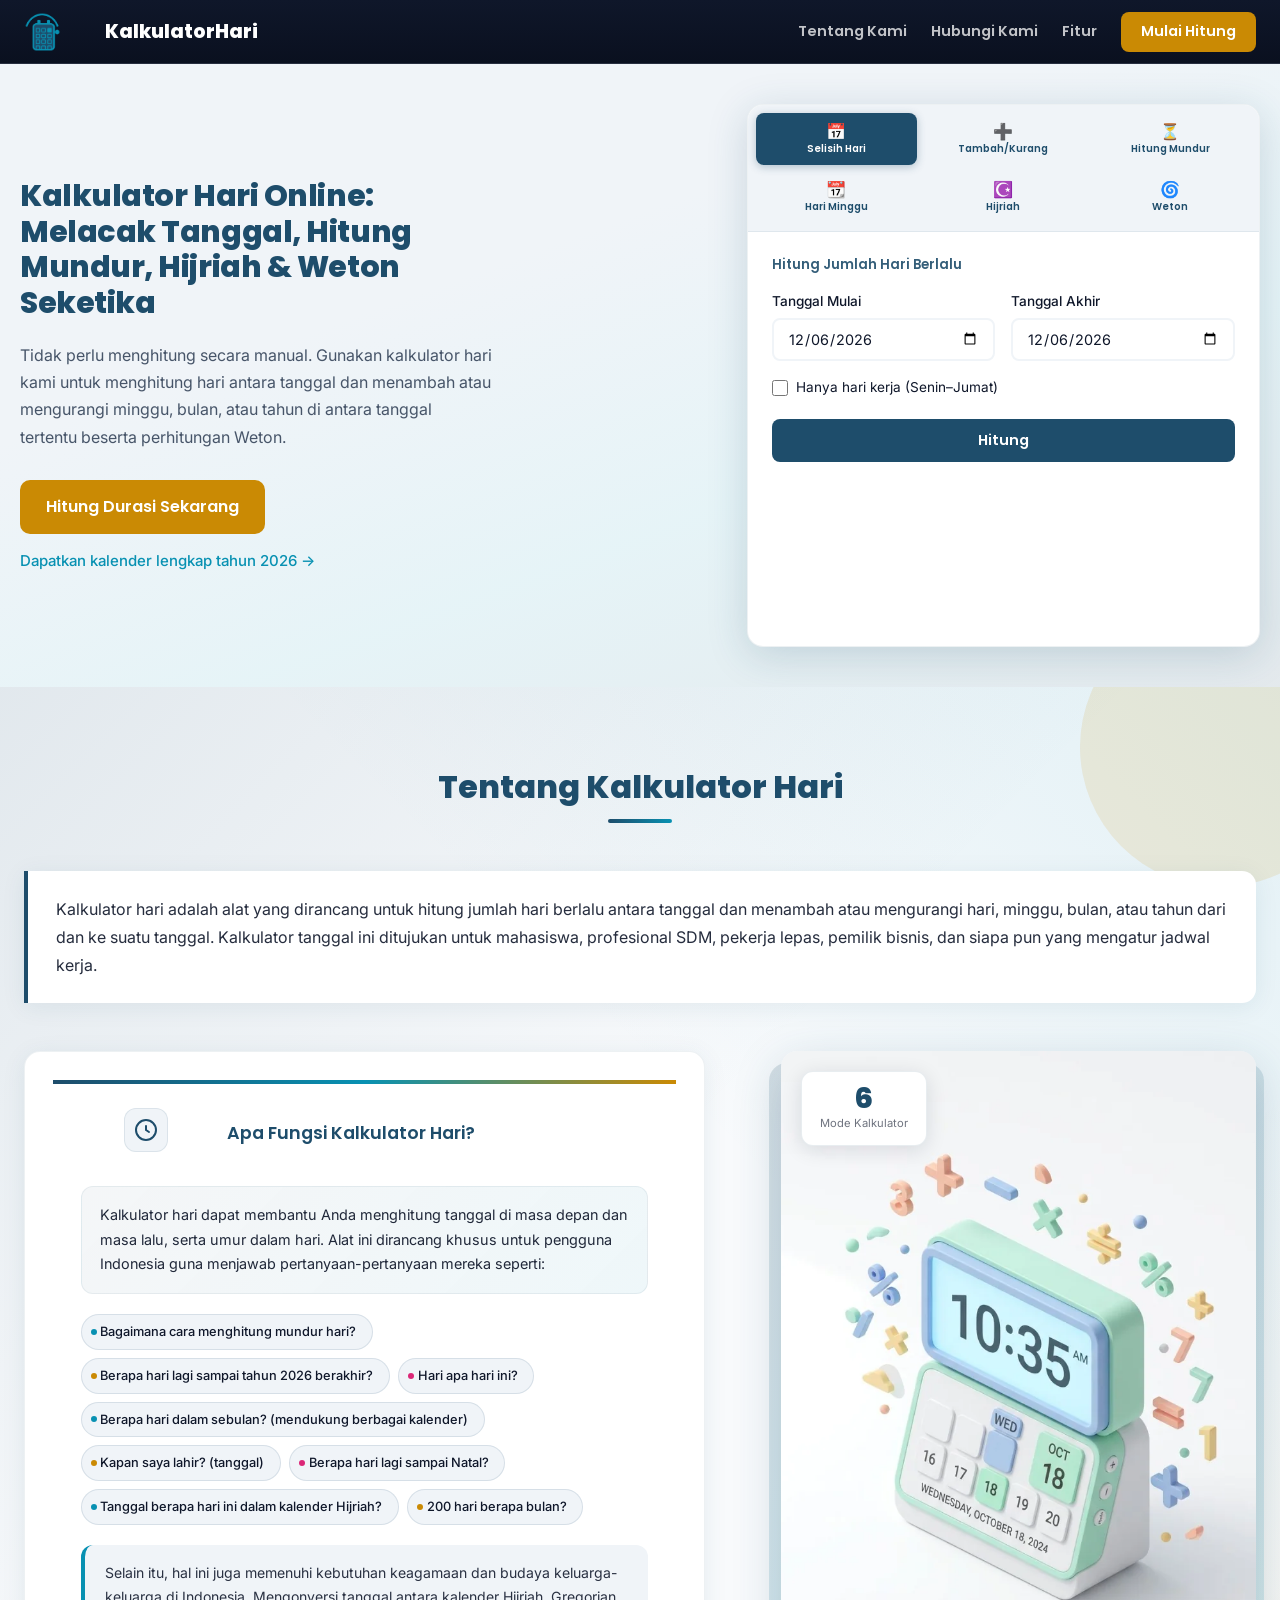
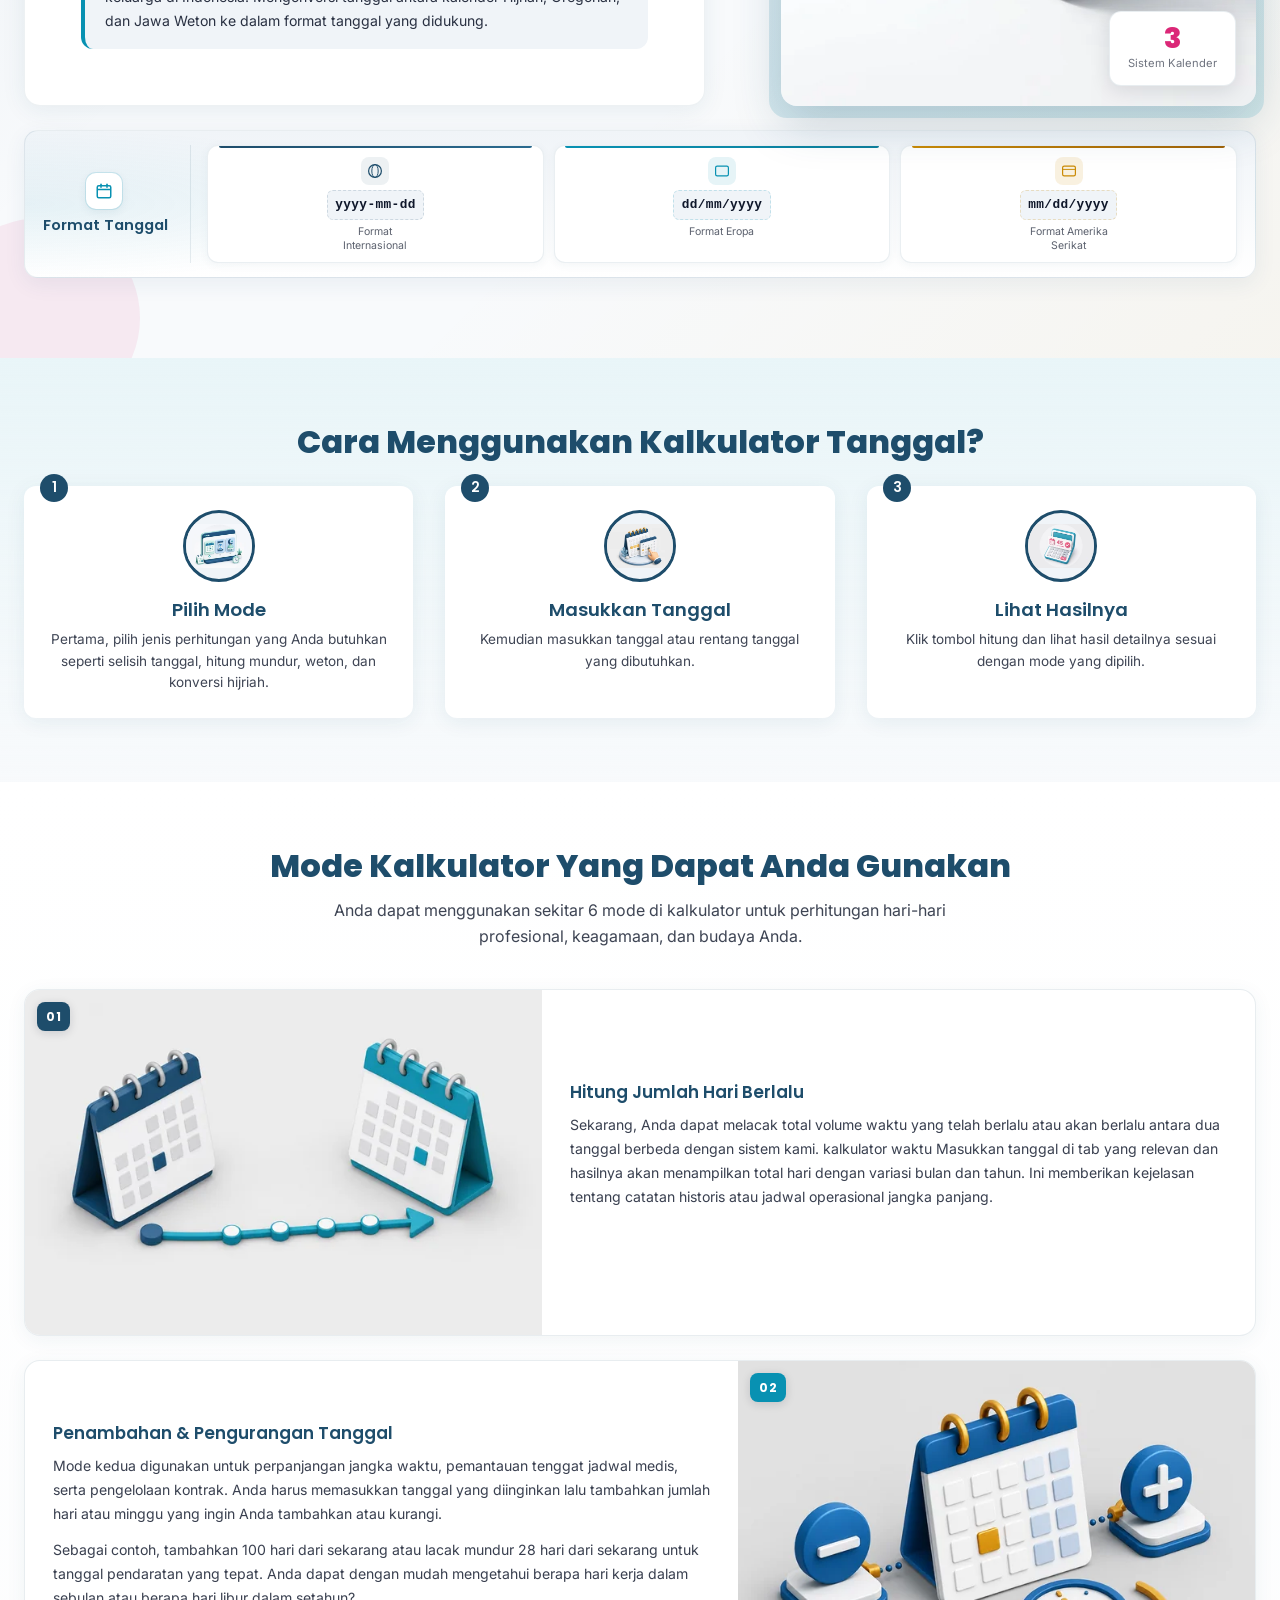
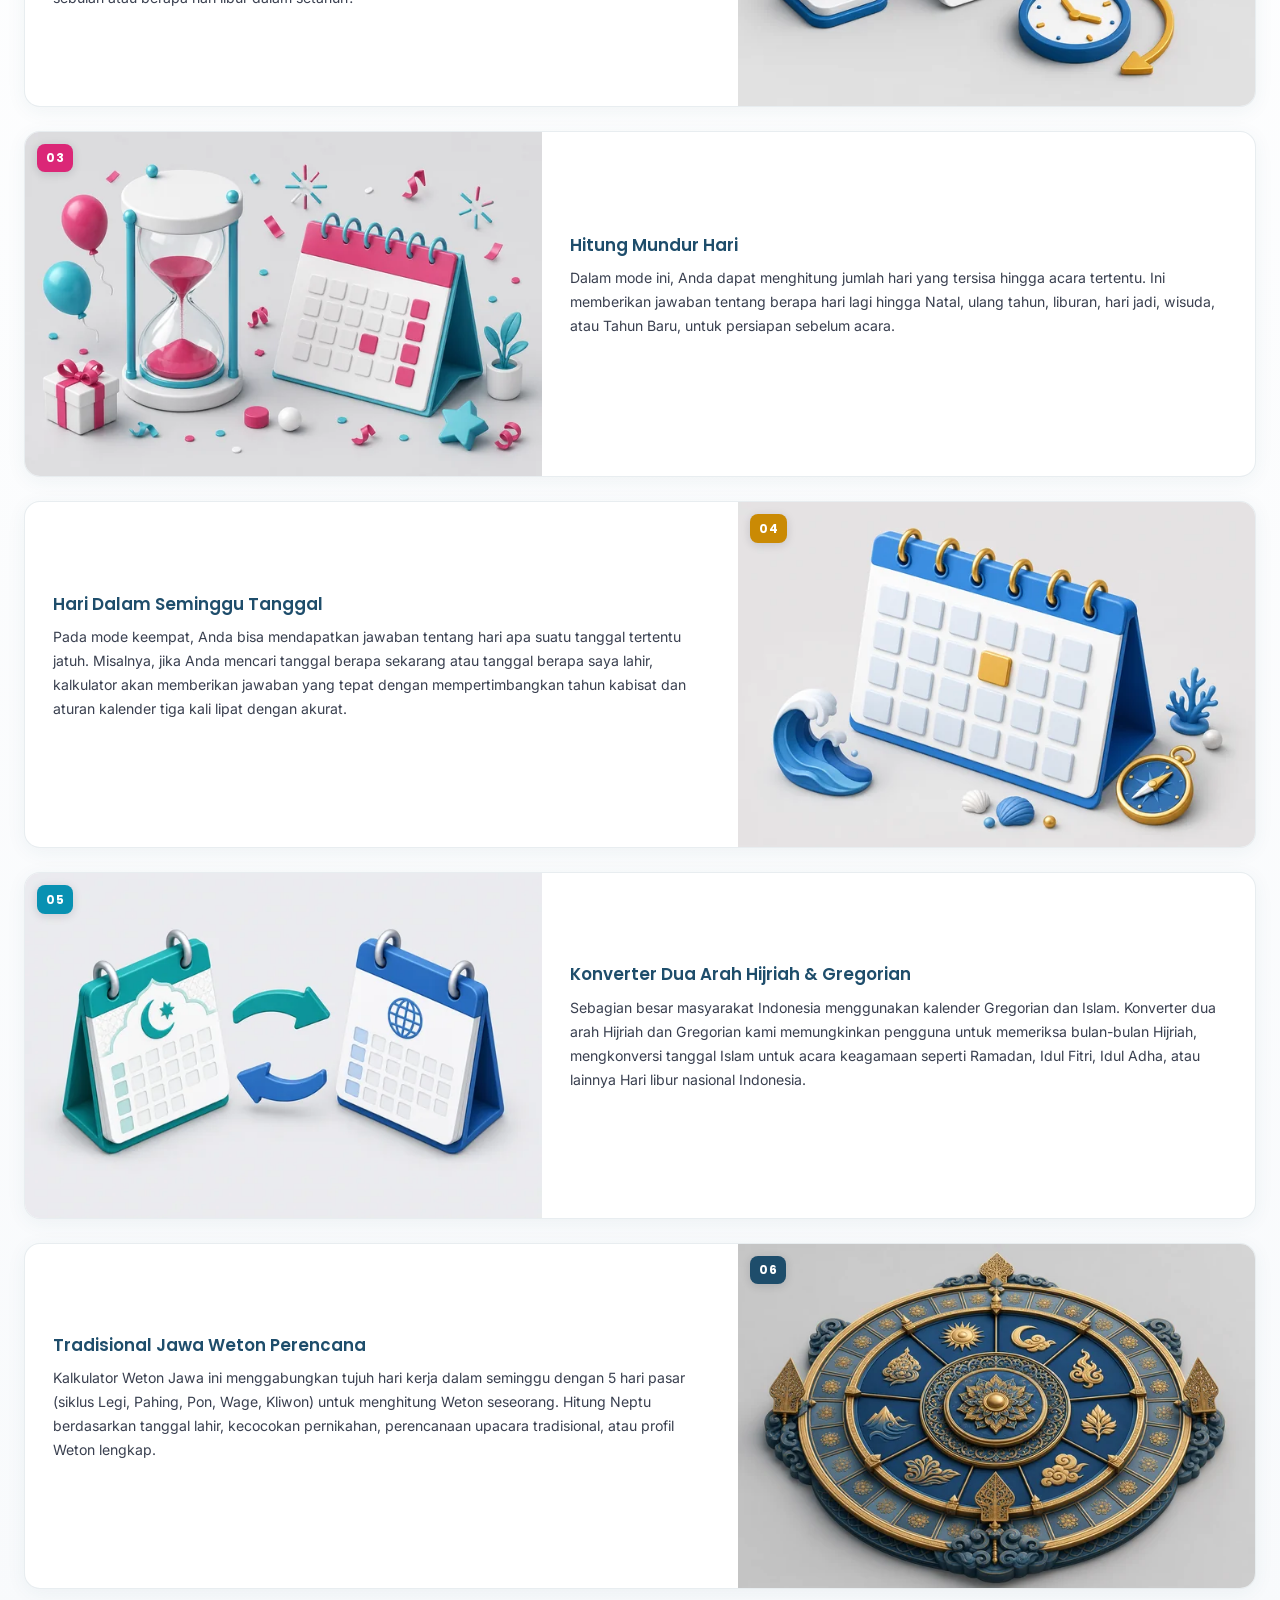
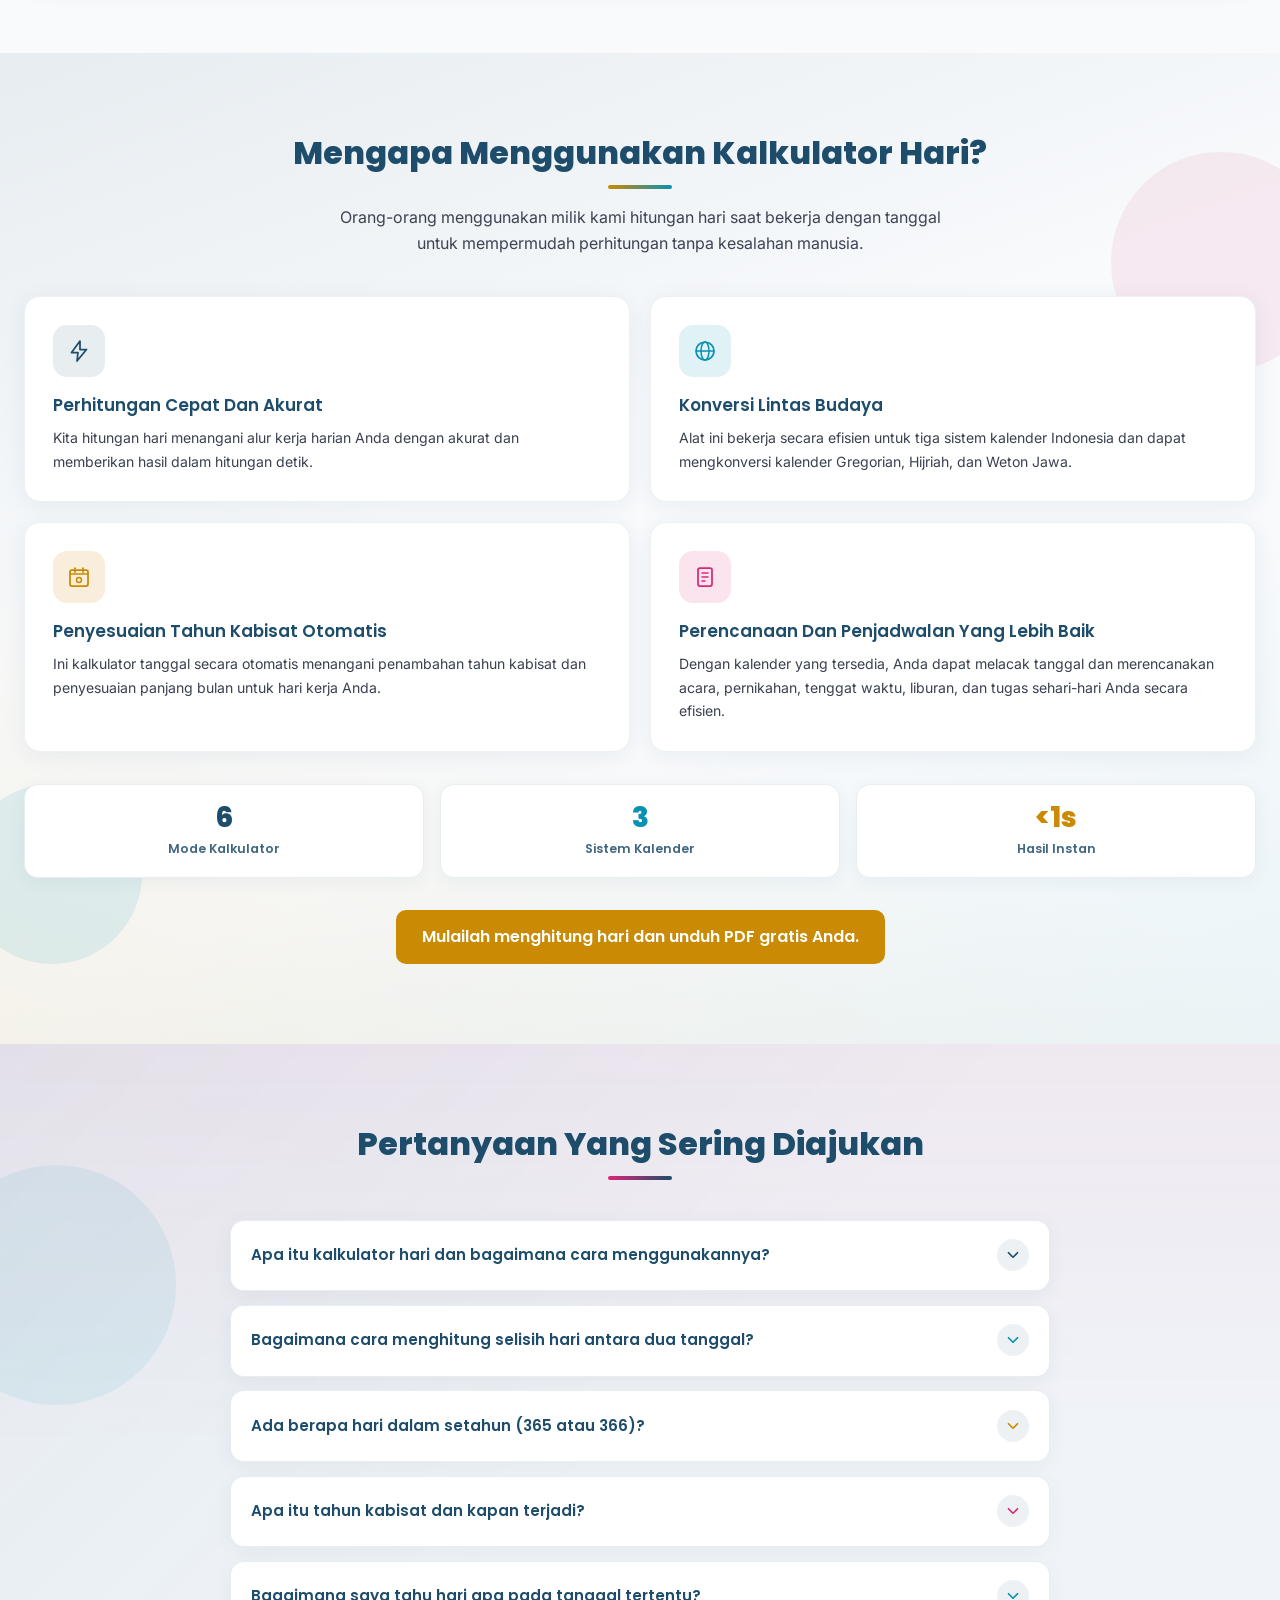
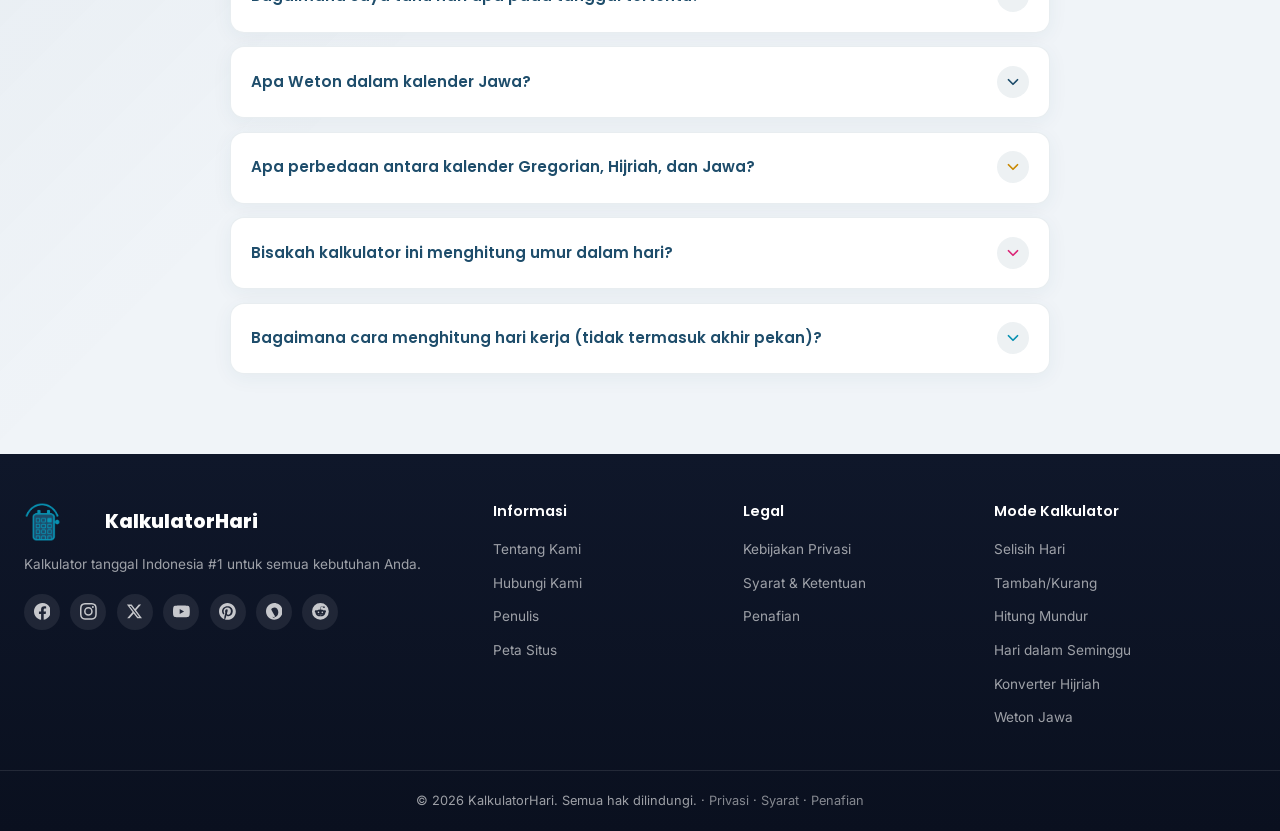
==== commit dbb4d3bf: "Add PDF export, SEO infrastructure, and updated brand assets. Ship multi-mode PDF downloads with loc" ====
--- a/index.html
+++ b/index.html
@@ -5,14 +5,27 @@
   <meta name="viewport" content="width=device-width, initial-scale=1.0">
   <title>Kalkulator Hari 2026: Tanggal, Weton & Hitung Mundur</title>
   <meta name="description" content="Kalkulator Hari gratis: hitung selisih tanggal, hari kerja, hitung mundur, konversi Hijriah, dan Weton Jawa, hasil instan tanpa daftar.">
+  <meta property="og:type" content="website">
+  <meta property="og:title" content="Kalkulator Hari 2026: Tanggal, Weton & Hitung Mundur">
+  <meta property="og:description" content="Kalkulator Hari gratis: hitung selisih tanggal, hari kerja, hitung mundur, konversi Hijriah, dan Weton Jawa, hasil instan tanpa daftar.">
+  <meta property="og:image" content="images/brand-og.webp">
+  <meta property="og:image:width" content="1200">
+  <meta property="og:image:height" content="630">
+  <meta property="og:image:alt" content="KalkulatorHari — kalkulator tanggal Indonesia untuk selisih hari, hitung mundur, Hijriah, dan Weton Jawa">
+  <meta name="twitter:card" content="summary_large_image">
+  <meta name="twitter:title" content="Kalkulator Hari 2026: Tanggal, Weton & Hitung Mundur">
+  <meta name="twitter:description" content="Kalkulator Hari gratis: hitung selisih tanggal, hari kerja, hitung mundur, konversi Hijriah, dan Weton Jawa, hasil instan tanpa daftar.">
+  <meta name="twitter:image" content="images/brand-og.webp">
   <meta name="keywords" content="kalkulator hari, kalkulator tanggal, hitung mundur, weton jawa, konversi hijriah">
-  <link rel="icon" type="image/png" sizes="32x32" href="images/favicon-32.png">
-  <link rel="icon" type="image/png" sizes="512x512" href="images/favicon.png">
-  <link rel="apple-touch-icon" href="images/favicon.png">
+  <link rel="canonical" href="https://www.kalkulatorhari.com/">
+  <link rel="icon" type="image/webp" sizes="32x32" href="images/brand-favicon-32.webp">
+  <link rel="icon" type="image/webp" sizes="512x512" href="images/brand-favicon.webp">
+  <link rel="apple-touch-icon" href="images/brand-favicon.webp">
   <link rel="preconnect" href="https://fonts.googleapis.com">
   <link rel="preconnect" href="https://fonts.gstatic.com" crossorigin>
   <link href="https://fonts.googleapis.com/css2?family=Inter:wght@400;500&family=Poppins:wght@600;800&display=swap" rel="stylesheet">
   <link rel="stylesheet" href="style.css">
+  <script src="seo.js"></script>
 </head>
 <body>
 
@@ -20,7 +33,7 @@
   <header id="header">
     <div class="header-inner">
       <a href="#hero" class="logo">
-        <img src="images/logo.png" alt="" class="logo-img" width="52" height="35">
+        <img src="images/brand-logo.webp" alt="Logo KalkulatorHari" class="logo-img" width="37" height="40">
         <span>KalkulatorHari</span>
       </a>
       <nav class="nav" id="main-nav">
@@ -90,6 +103,12 @@
               <div class="result-number" id="selisih-total">0</div>
               <div class="result-label" id="selisih-label">hari</div>
               <div class="result-breakdown" id="selisih-breakdown"></div>
+              <button type="button" class="btn-pdf-download" data-pdf-mode="selisih" aria-label="Unduh hasil dalam PDF">
+                <svg xmlns="http://www.w3.org/2000/svg" width="14" height="14" viewBox="0 0 24 24" fill="none" stroke="currentColor" stroke-width="2" stroke-linecap="round" stroke-linejoin="round" aria-hidden="true">
+                  <path d="M12 3v12"/><path d="m7 10 5 5 5-5"/><path d="M5 21h14"/>
+                </svg>
+                Unduh PDF
+              </button>
             </div>
             <p class="error-msg" id="error-selisih" hidden>Tanggal akhir harus setelah tanggal mulai</p>
           </div>
@@ -120,6 +139,12 @@
               <div class="result-label">Hasil Tanggal</div>
               <div class="result-date" id="tambah-result"></div>
               <div class="result-sub" id="tambah-result-sub"></div>
+              <button type="button" class="btn-pdf-download" data-pdf-mode="tambah" aria-label="Unduh hasil dalam PDF">
+                <svg xmlns="http://www.w3.org/2000/svg" width="14" height="14" viewBox="0 0 24 24" fill="none" stroke="currentColor" stroke-width="2" stroke-linecap="round" stroke-linejoin="round" aria-hidden="true">
+                  <path d="M12 3v12"/><path d="m7 10 5 5 5-5"/><path d="M5 21h14"/>
+                </svg>
+                Unduh PDF
+              </button>
             </div>
           </div>
 
@@ -155,6 +180,12 @@
                   <div class="countdown-label">Detik</div>
                 </div>
               </div>
+              <button type="button" class="btn-pdf-download" data-pdf-mode="mundur" aria-label="Unduh hasil dalam PDF">
+                <svg xmlns="http://www.w3.org/2000/svg" width="14" height="14" viewBox="0 0 24 24" fill="none" stroke="currentColor" stroke-width="2" stroke-linecap="round" stroke-linejoin="round" aria-hidden="true">
+                  <path d="M12 3v12"/><path d="m7 10 5 5 5-5"/><path d="M5 21h14"/>
+                </svg>
+                Unduh PDF
+              </button>
             </div>
           </div>
 
@@ -169,6 +200,12 @@
             <div class="result-area" id="result-hari" hidden>
               <div class="result-day" id="hari-name"></div>
               <div class="result-sub" id="hari-full"></div>
+              <button type="button" class="btn-pdf-download" data-pdf-mode="hari" aria-label="Unduh hasil dalam PDF">
+                <svg xmlns="http://www.w3.org/2000/svg" width="14" height="14" viewBox="0 0 24 24" fill="none" stroke="currentColor" stroke-width="2" stroke-linecap="round" stroke-linejoin="round" aria-hidden="true">
+                  <path d="M12 3v12"/><path d="m7 10 5 5 5-5"/><path d="M5 21h14"/>
+                </svg>
+                Unduh PDF
+              </button>
             </div>
           </div>
 
@@ -223,6 +260,12 @@
             <button class="btn-primary" id="btn-hijriah">Konversi</button>
             <div class="result-area" id="result-hijriah" hidden>
               <div class="result-hijri" id="hijri-result"></div>
+              <button type="button" class="btn-pdf-download" data-pdf-mode="hijriah" aria-label="Unduh hasil dalam PDF">
+                <svg xmlns="http://www.w3.org/2000/svg" width="14" height="14" viewBox="0 0 24 24" fill="none" stroke="currentColor" stroke-width="2" stroke-linecap="round" stroke-linejoin="round" aria-hidden="true">
+                  <path d="M12 3v12"/><path d="m7 10 5 5 5-5"/><path d="M5 21h14"/>
+                </svg>
+                Unduh PDF
+              </button>
             </div>
             <p class="note-text">Mendukung perhitungan Ramadan, Idul Fitri, dan Idul Adha.</p>
           </div>
@@ -255,6 +298,12 @@
                 </div>
               </div>
               <p class="weton-desc" id="weton-desc"></p>
+              <button type="button" class="btn-pdf-download" data-pdf-mode="weton" aria-label="Unduh hasil dalam PDF">
+                <svg xmlns="http://www.w3.org/2000/svg" width="14" height="14" viewBox="0 0 24 24" fill="none" stroke="currentColor" stroke-width="2" stroke-linecap="round" stroke-linejoin="round" aria-hidden="true">
+                  <path d="M12 3v12"/><path d="m7 10 5 5 5-5"/><path d="M5 21h14"/>
+                </svg>
+                Unduh PDF
+              </button>
             </div>
           </div>
 
@@ -353,8 +402,8 @@
             <div class="about-image-frame">
               <div class="about-image-wrapper">
                 <img
-                  src="images/tentang-kalkulator-hari.png"
-                  alt="Ilustrasi kalkulator tanggal dan kalender digital"
+                  src="images/tentang-hero-kalkulator.webp"
+                  alt="Bagian Tentang — ilustrasi kalkulator tanggal dan kalender digital Indonesia"
                   width="764"
                   height="1024"
                   loading="lazy"
@@ -385,7 +434,7 @@
         <div class="step-card">
           <div class="step-badge">1</div>
           <div class="step-icon-img">
-            <img src="images/step-pilih-mode.png" alt="Pilih mode kalkulator" width="256" height="256" loading="lazy" decoding="async">
+            <img src="images/cara-pilih-mode.webp" alt="Bagian Cara Menggunakan — langkah pilih mode kalkulator" width="256" height="256" loading="lazy" decoding="async">
           </div>
           <h3>Pilih Mode</h3>
           <p>Pertama, pilih jenis perhitungan yang Anda butuhkan seperti selisih tanggal, hitung mundur, weton, dan konversi hijriah.</p>
@@ -393,7 +442,7 @@
         <div class="step-card">
           <div class="step-badge">2</div>
           <div class="step-icon-img">
-            <img src="images/step-masukkan-tanggal.png" alt="Masukkan tanggal" width="256" height="256" loading="lazy" decoding="async">
+            <img src="images/cara-masukkan-tanggal.webp" alt="Bagian Cara Menggunakan — langkah masukkan tanggal" width="256" height="256" loading="lazy" decoding="async">
           </div>
           <h3>Masukkan Tanggal</h3>
           <p>Kemudian masukkan tanggal atau rentang tanggal yang dibutuhkan.</p>
@@ -401,7 +450,7 @@
         <div class="step-card">
           <div class="step-badge">3</div>
           <div class="step-icon-img">
-            <img src="images/step-lihat-hasil.png" alt="Lihat hasil perhitungan" width="256" height="256" loading="lazy" decoding="async">
+            <img src="images/cara-lihat-hasil.webp" alt="Bagian Cara Menggunakan — langkah lihat hasil perhitungan" width="256" height="256" loading="lazy" decoding="async">
           </div>
           <h3>Lihat Hasilnya</h3>
           <p>Klik tombol hitung dan lihat hasil detailnya sesuai dengan mode yang dipilih.</p>
@@ -419,7 +468,7 @@
       <div class="mode-grid">
         <article class="mode-card mode-card--selisih" data-tab="selisih" tabindex="0" role="button" aria-label="Buka mode Hitung Jumlah Hari Berlalu">
           <div class="mode-card-media">
-            <img src="images/mode-selisih.png" alt="Ilustrasi hitung jumlah hari berlalu" width="640" height="360" loading="lazy" decoding="async">
+            <img src="images/mode-selisih-hari.webp" alt="Bagian Mode Kalkulator — ilustrasi mode Selisih Hari" width="640" height="360" loading="lazy" decoding="async">
             <span class="mode-card-num">01</span>
           </div>
           <div class="mode-card-body">
@@ -430,7 +479,7 @@
         </article>
         <article class="mode-card mode-card--tambah" data-tab="tambah" tabindex="0" role="button" aria-label="Buka mode Penambahan dan Pengurangan Tanggal">
           <div class="mode-card-media">
-            <img src="images/mode-tambah.png" alt="Ilustrasi penambahan dan pengurangan tanggal" width="640" height="360" loading="lazy" decoding="async">
+            <img src="images/mode-tambah-kurang.webp" alt="Bagian Mode Kalkulator — ilustrasi mode Tambah dan Kurang Tanggal" width="640" height="360" loading="lazy" decoding="async">
             <span class="mode-card-num">02</span>
           </div>
           <div class="mode-card-body">
@@ -442,7 +491,7 @@
         </article>
         <article class="mode-card mode-card--mundur" data-tab="mundur" tabindex="0" role="button" aria-label="Buka mode Hitung Mundur Hari">
           <div class="mode-card-media">
-            <img src="images/mode-mundur.png" alt="Ilustrasi hitung mundur hari" width="640" height="360" loading="lazy" decoding="async">
+            <img src="images/mode-hitung-mundur.webp" alt="Bagian Mode Kalkulator — ilustrasi mode Hitung Mundur" width="640" height="360" loading="lazy" decoding="async">
             <span class="mode-card-num">03</span>
           </div>
           <div class="mode-card-body">
@@ -453,7 +502,7 @@
         </article>
         <article class="mode-card mode-card--hari" data-tab="hari" tabindex="0" role="button" aria-label="Buka mode Hari Dalam Seminggu Tanggal">
           <div class="mode-card-media">
-            <img src="images/mode-hari.png" alt="Ilustrasi hari dalam seminggu tanggal" width="640" height="360" loading="lazy" decoding="async">
+            <img src="images/mode-hari-seminggu.webp" alt="Bagian Mode Kalkulator — ilustrasi mode Hari dalam Seminggu" width="640" height="360" loading="lazy" decoding="async">
             <span class="mode-card-num">04</span>
           </div>
           <div class="mode-card-body">
@@ -464,7 +513,7 @@
         </article>
         <article class="mode-card mode-card--hijriah" data-tab="hijriah" tabindex="0" role="button" aria-label="Buka mode Konverter Dua Arah Hijriah dan Gregorian">
           <div class="mode-card-media">
-            <img src="images/mode-hijriah.png" alt="Ilustrasi konverter Hijriah dan Gregorian" width="640" height="360" loading="lazy" decoding="async">
+            <img src="images/mode-konverter-hijriah.webp" alt="Bagian Mode Kalkulator — ilustrasi mode Konverter Hijriah" width="640" height="360" loading="lazy" decoding="async">
             <span class="mode-card-num">05</span>
           </div>
           <div class="mode-card-body">
@@ -475,7 +524,7 @@
         </article>
         <article class="mode-card mode-card--weton" data-tab="weton" tabindex="0" role="button" aria-label="Buka mode Tradisional Jawa Weton Perencana">
           <div class="mode-card-media">
-            <img src="images/mode-weton.png" alt="Ilustrasi kalkulator Weton Jawa" width="640" height="360" loading="lazy" decoding="async">
+            <img src="images/mode-weton-jawa.webp" alt="Bagian Mode Kalkulator — ilustrasi mode Weton Jawa" width="640" height="360" loading="lazy" decoding="async">
             <span class="mode-card-num">06</span>
           </div>
           <div class="mode-card-body">
@@ -681,7 +730,7 @@
     <div class="container footer-grid">
       <div class="footer-col">
         <div class="footer-logo">
-          <img src="images/logo.png" alt="" class="logo-img" width="52" height="35">
+          <img src="images/brand-logo.webp" alt="Logo KalkulatorHari" class="logo-img" width="37" height="40">
           <span>KalkulatorHari</span>
         </div>
         <p class="footer-tagline">Kalkulator tanggal Indonesia #1 untuk semua kebutuhan Anda.</p>
@@ -715,6 +764,7 @@
           <li><a href="about-us.html">Tentang Kami</a></li>
           <li><a href="contact-us.html">Hubungi Kami</a></li>
           <li><a href="author.html">Penulis</a></li>
+          <li><a href="sitemap.html">Peta Situs</a></li>
         </ul>
       </div>
       <div class="footer-col">
@@ -742,6 +792,7 @@
     </div>
   </footer>
 
-  <script src="script.js"></script>
+  <script src="vendor/jspdf.umd.min.js" defer></script>
+  <script src="script.js" defer></script>
 </body>
 </html>
--- a/style.css
+++ b/style.css
@@ -137,8 +137,9 @@
 }
 
 .logo-img {
-  width: 85px;
-  height: auto;
+  height: 40px;
+  width: auto;
+  max-width: 44px;
   object-fit: contain;
   flex-shrink: 0;
   display: block;
@@ -146,10 +147,10 @@
 
 .logo span {
   color: var(--white);
-  padding-left: 0;
-  padding-right: 0;
-  margin-left: -44px;
-  margin-right: -44px;
+  padding-left: 42px;
+  padding-right: 42px;
+  margin-left: -7px;
+  margin-right: -7px;
 }
 
 .nav {
@@ -607,6 +608,33 @@
   line-height: 1.8;
 }
 
+.btn-pdf-download {
+  display: inline-flex;
+  align-items: center;
+  gap: 0.35rem;
+  margin-top: 0.85rem;
+  padding: 0.35rem 0.75rem;
+  font-family: 'Poppins', sans-serif;
+  font-size: 0.75rem;
+  font-weight: 600;
+  color: var(--purple);
+  background: var(--white);
+  border: 1.5px solid rgba(var(--purple-rgb), 0.25);
+  border-radius: 999px;
+  cursor: pointer;
+  transition: background 0.2s, border-color 0.2s, color 0.2s;
+}
+
+.btn-pdf-download:hover {
+  background: rgba(var(--teal-rgb), 0.08);
+  border-color: var(--teal);
+  color: var(--teal);
+}
+
+.btn-pdf-download svg {
+  flex-shrink: 0;
+}
+
 .result-date {
   font-family: 'Poppins', sans-serif;
   font-size: 1.75rem;
@@ -654,6 +682,7 @@
 /* Countdown */
 .countdown-wrap {
   margin-top: 1.25rem;
+  text-align: center;
 }
 
 .countdown-event {
@@ -2159,6 +2188,40 @@
   padding: 3rem 0 4rem;
 }
 
+.breadcrumb {
+  padding: 0.65rem 0;
+  background: var(--section-surface);
+  border-bottom: 1px solid var(--light);
+  font-size: 0.8rem;
+}
+
+.breadcrumb ol {
+  list-style: none;
+  display: flex;
+  flex-wrap: wrap;
+  gap: 0.35rem;
+  align-items: center;
+}
+
+.breadcrumb li + li::before {
+  content: '/';
+  margin-right: 0.35rem;
+  color: #94a3b8;
+}
+
+.breadcrumb a {
+  color: var(--teal);
+  text-decoration: none;
+}
+
+.breadcrumb a:hover {
+  text-decoration: underline;
+}
+
+.breadcrumb [aria-current="page"] {
+  color: #64748b;
+}
+
 .content-card {
   max-width: 820px;
   margin: 0 auto;
@@ -2212,6 +2275,45 @@
   align-items: flex-start;
   margin-bottom: 2rem;
   flex-wrap: wrap;
+}
+
+.author-intro {
+  display: grid;
+  grid-template-columns: minmax(240px, 320px) 1fr;
+  gap: 2.5rem;
+  align-items: start;
+  margin-bottom: 2.25rem;
+  padding-bottom: 2.25rem;
+  border-bottom: 1px solid rgba(var(--purple-rgb), 0.1);
+}
+
+.author-figure {
+  margin: 0;
+}
+
+.author-photo {
+  width: 100%;
+  aspect-ratio: 4 / 5;
+  height: auto;
+  display: block;
+  object-fit: cover;
+  object-position: center top;
+  border-radius: 14px;
+  box-shadow:
+    0 0 0 1px rgba(var(--purple-rgb), 0.06),
+    0 16px 40px rgba(var(--purple-rgb), 0.14);
+}
+
+.author-figure figcaption {
+  margin-top: 0.75rem;
+  font-size: 0.8rem;
+  color: #64748b;
+  text-align: center;
+  line-height: 1.5;
+}
+
+.author-intro-text h2 {
+  margin-top: 0;
 }
 
 .author-avatar {
@@ -2338,6 +2440,21 @@
     padding: 1.5rem 1.25rem;
   }
 
+  .author-intro {
+    grid-template-columns: 1fr;
+    gap: 1.25rem;
+    text-align: center;
+  }
+
+  .author-figure {
+    max-width: 320px;
+    margin: 0 auto;
+  }
+
+  .author-intro-text h2 {
+    text-align: center;
+  }
+
   .footer-grid {
     grid-template-columns: 1fr;
   }
@@ -2369,10 +2486,10 @@
 
 .footer-logo span {
   color: var(--white);
-  padding-left: 0;
-  padding-right: 0;
-  margin-left: -44px;
-  margin-right: -44px;
+  padding-left: 42px;
+  padding-right: 42px;
+  margin-left: -7px;
+  margin-right: -7px;
 }
 
 .footer-tagline {
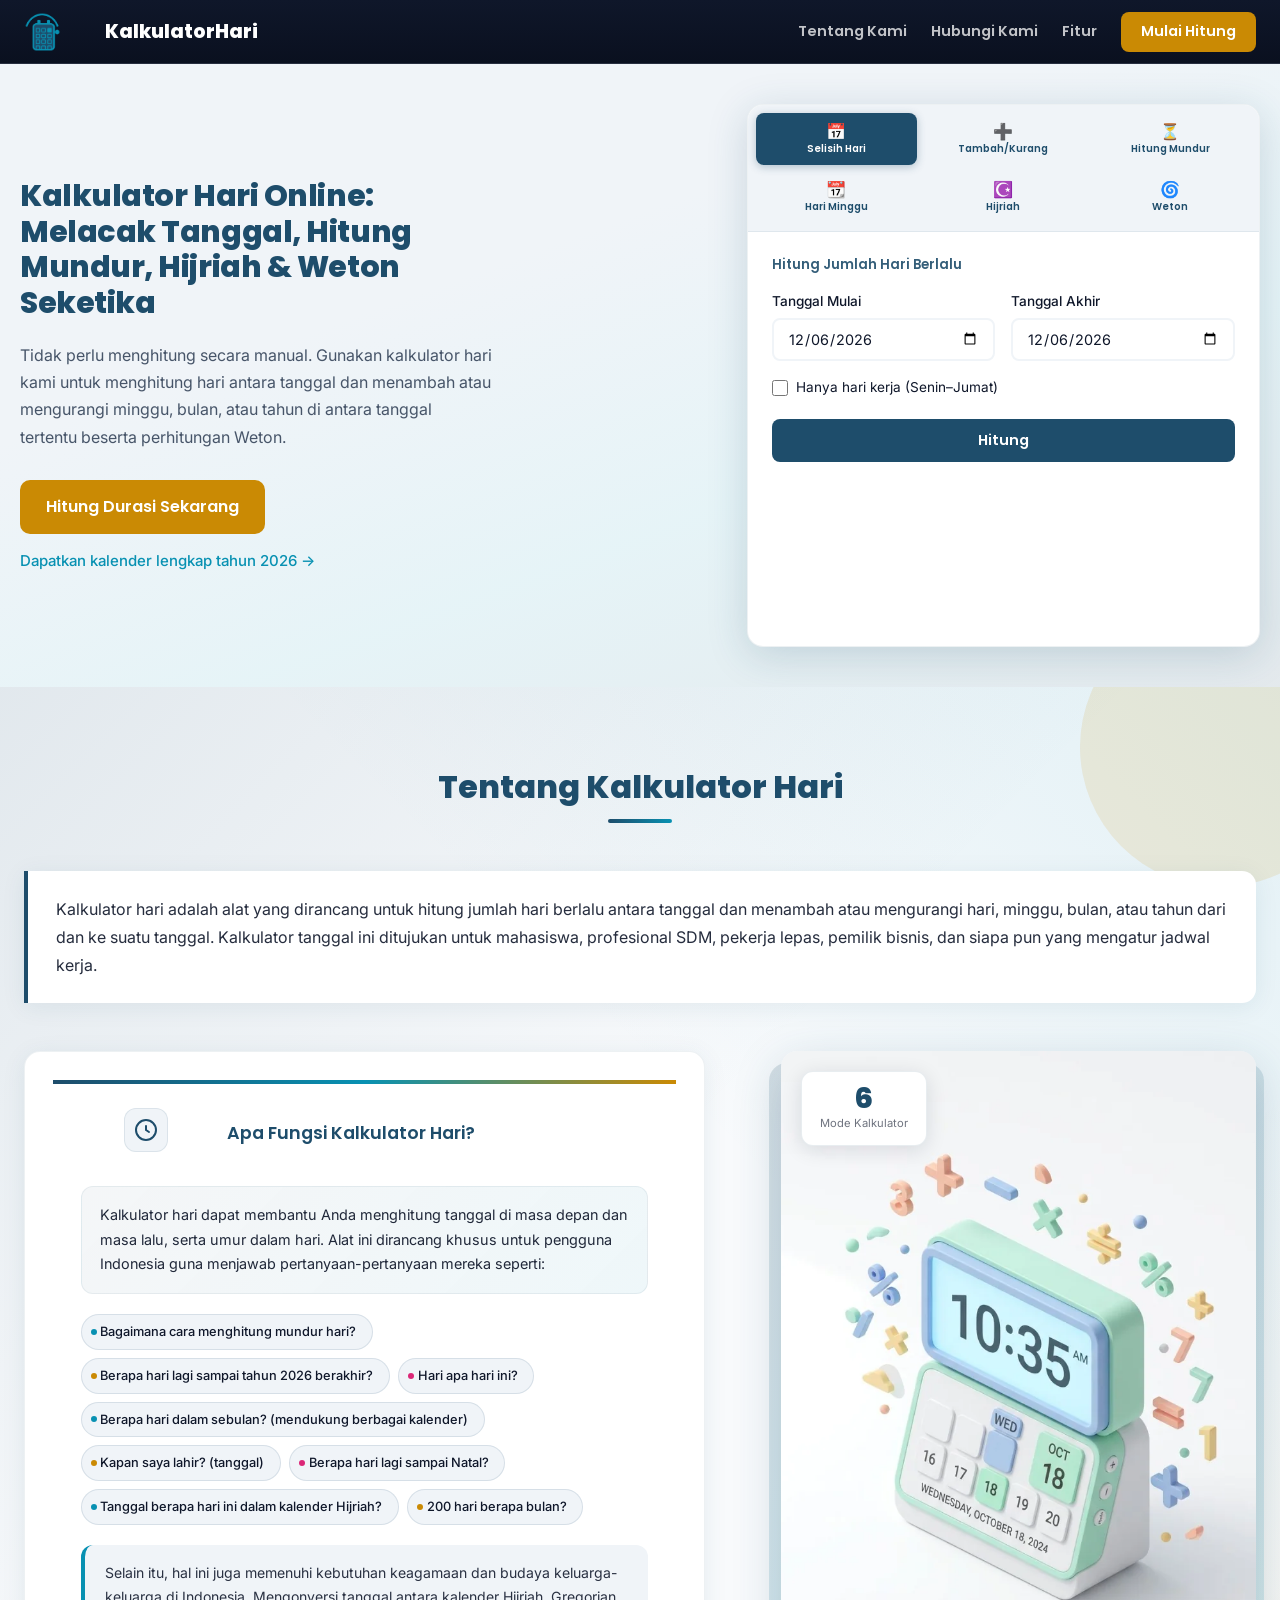
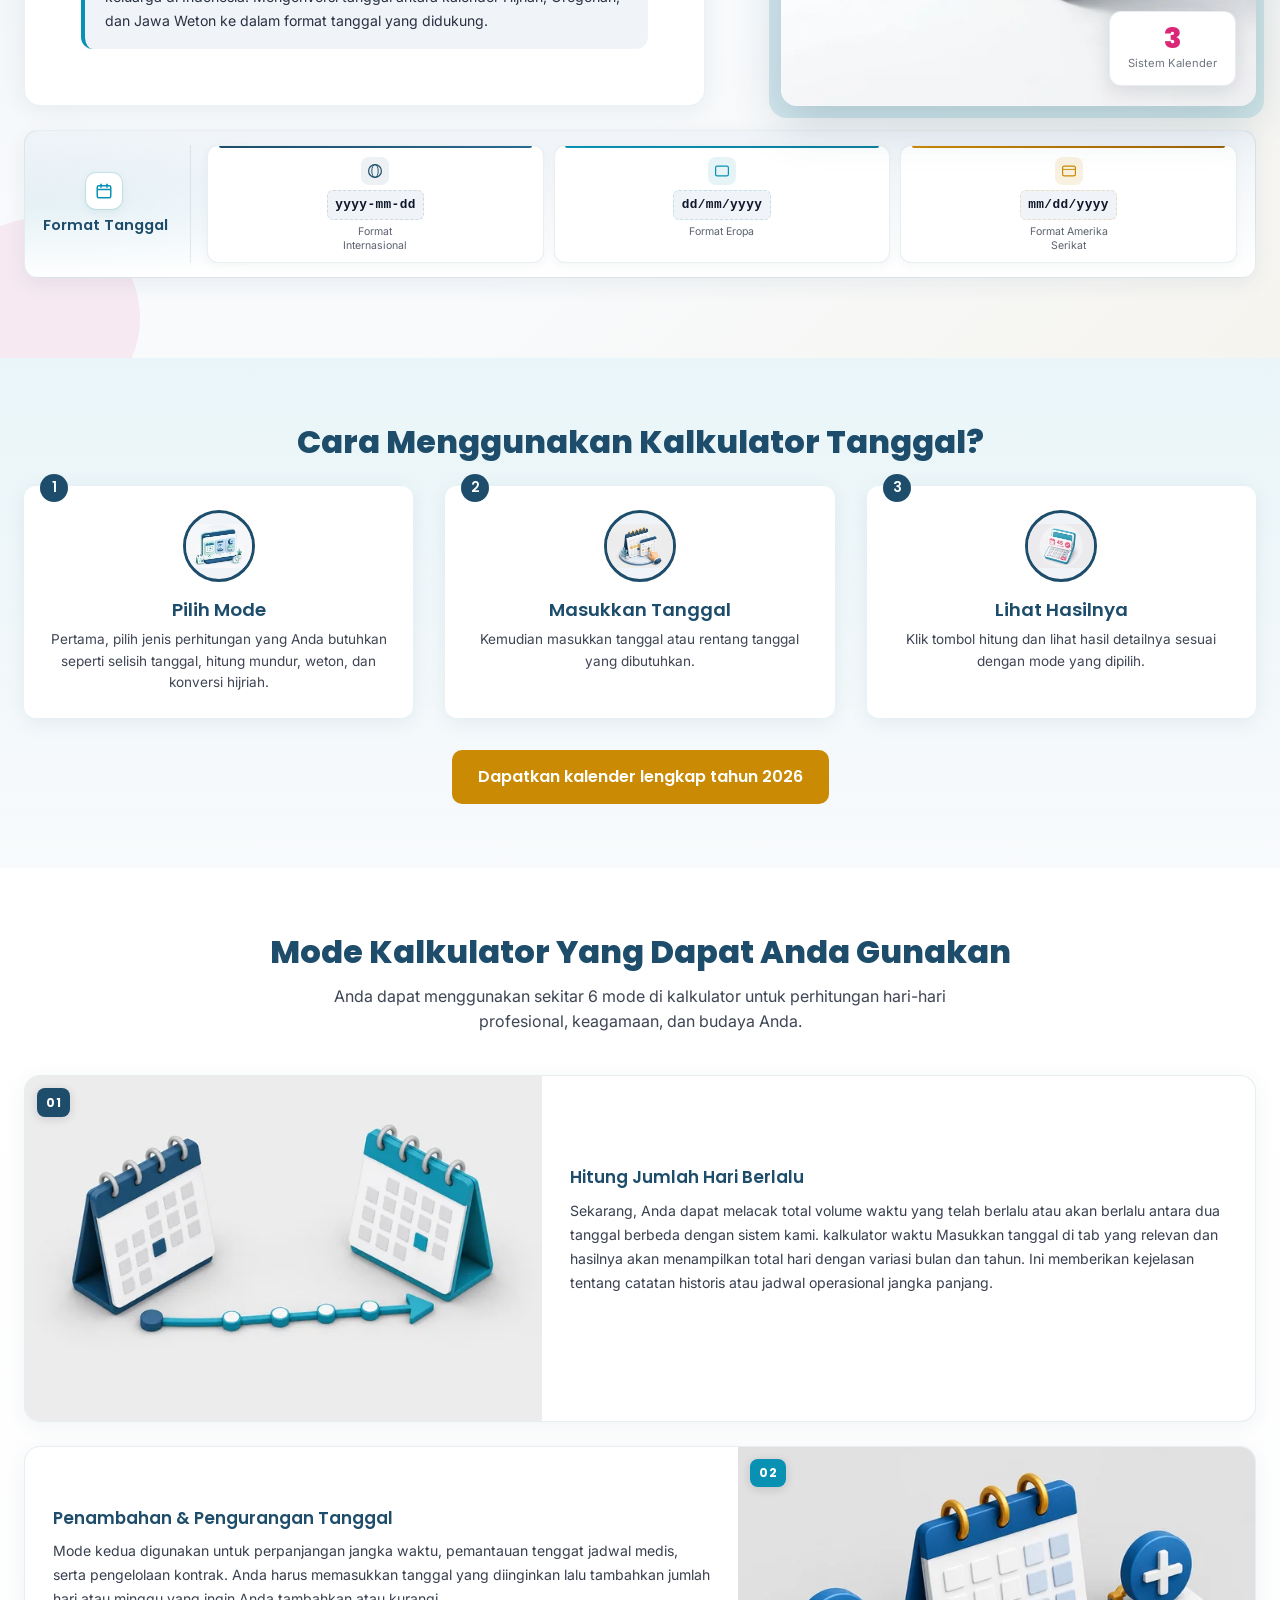
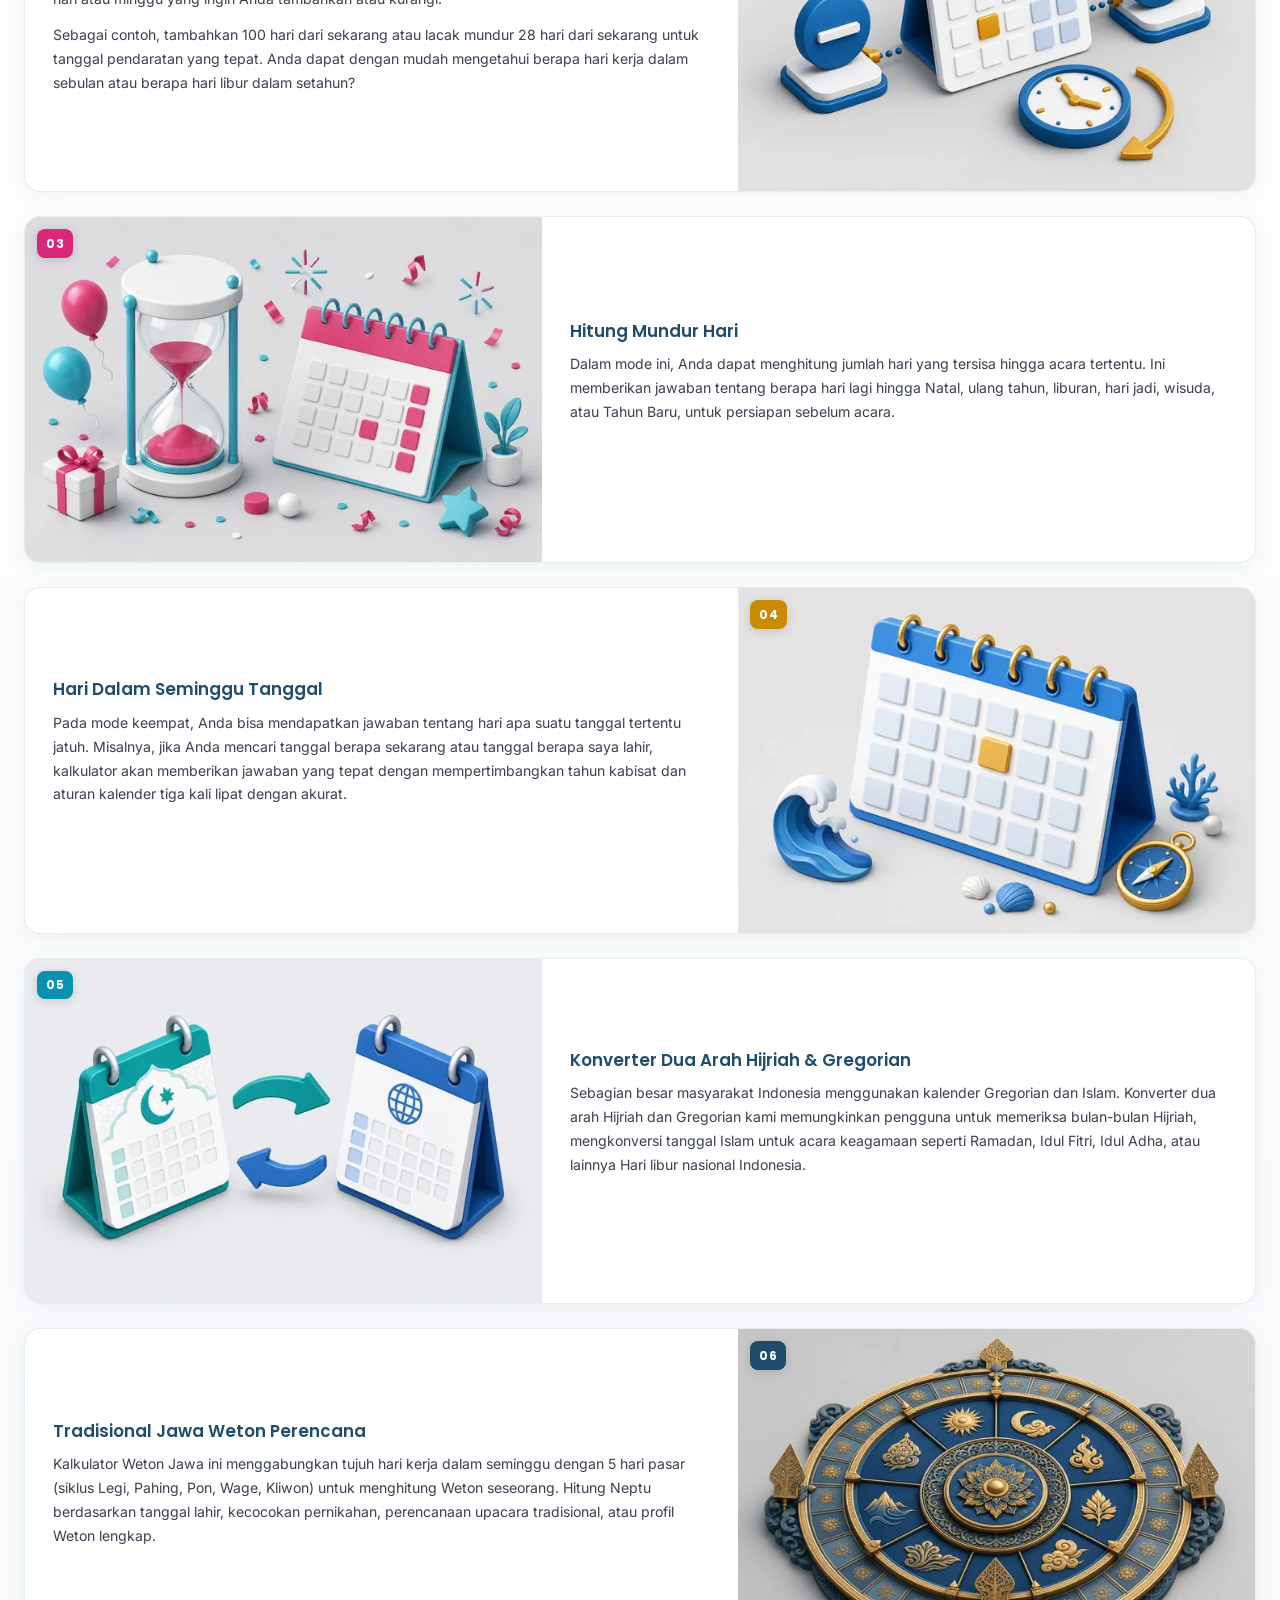
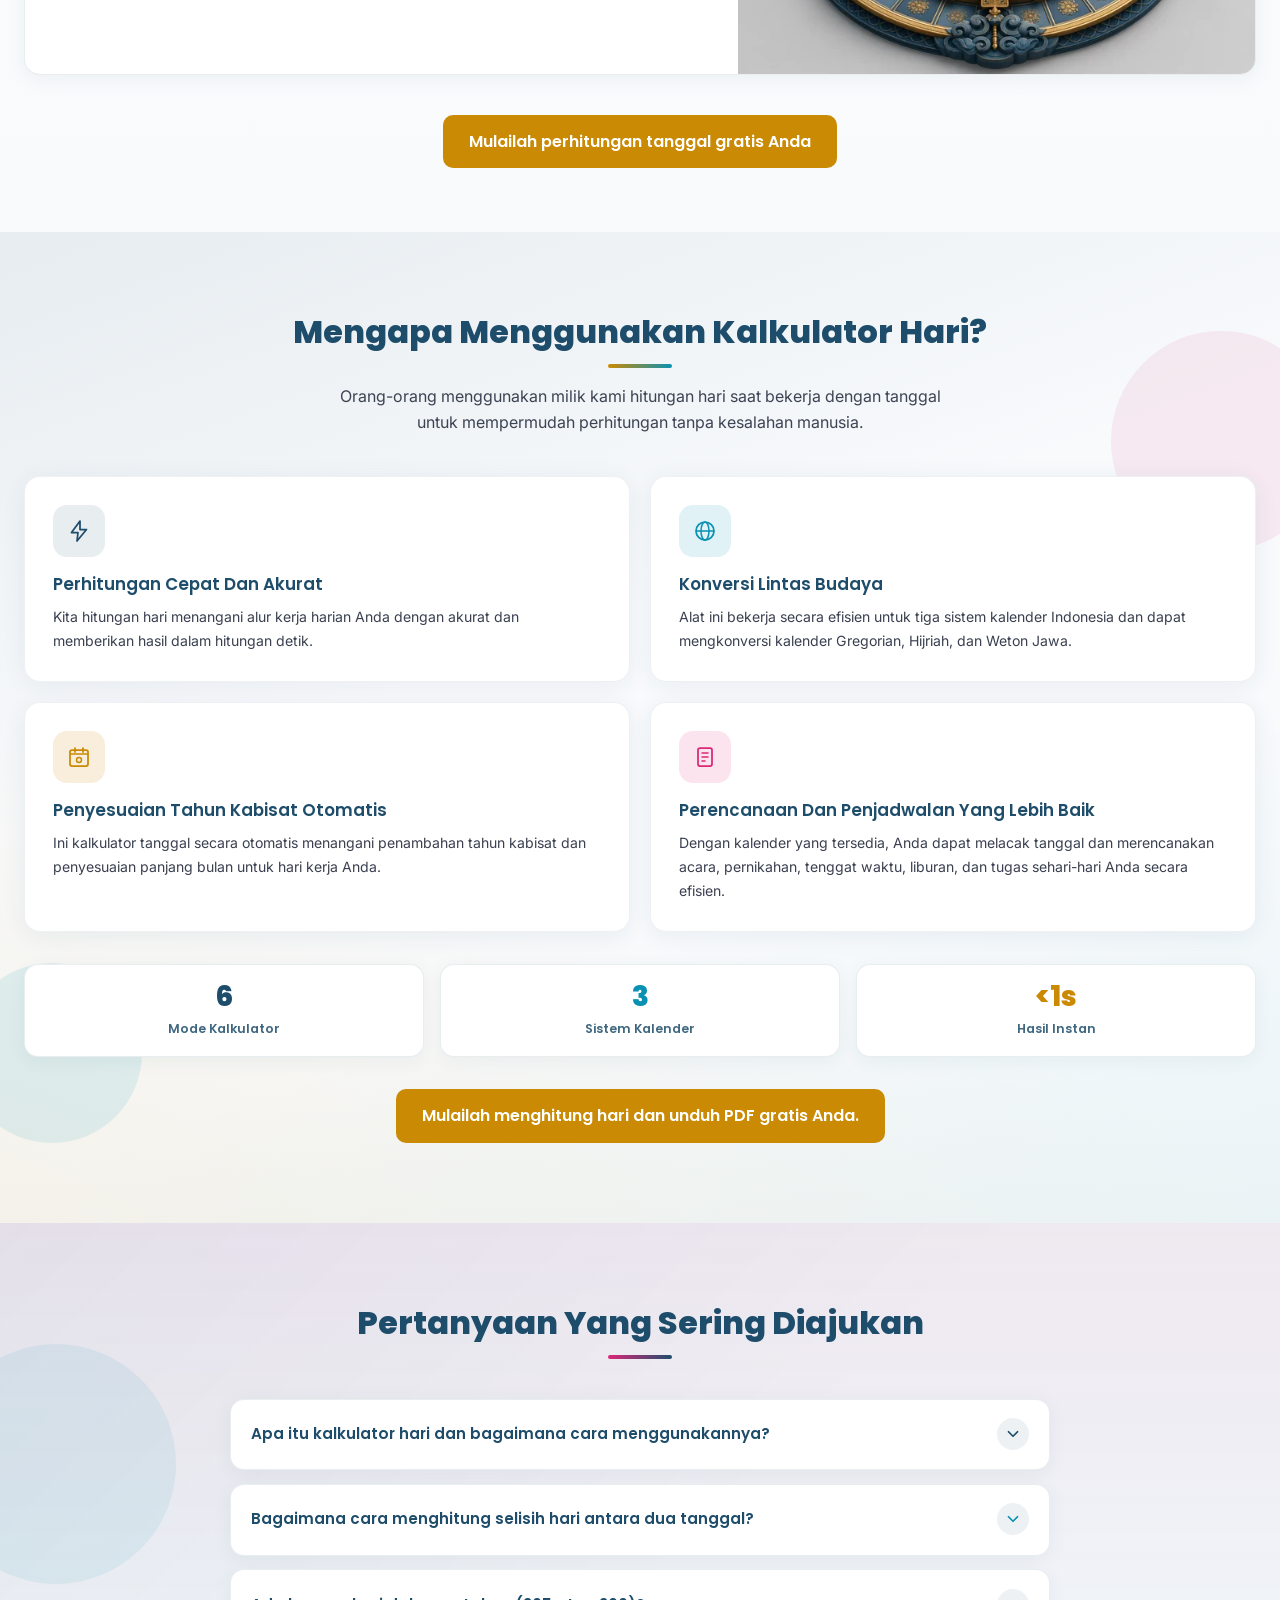
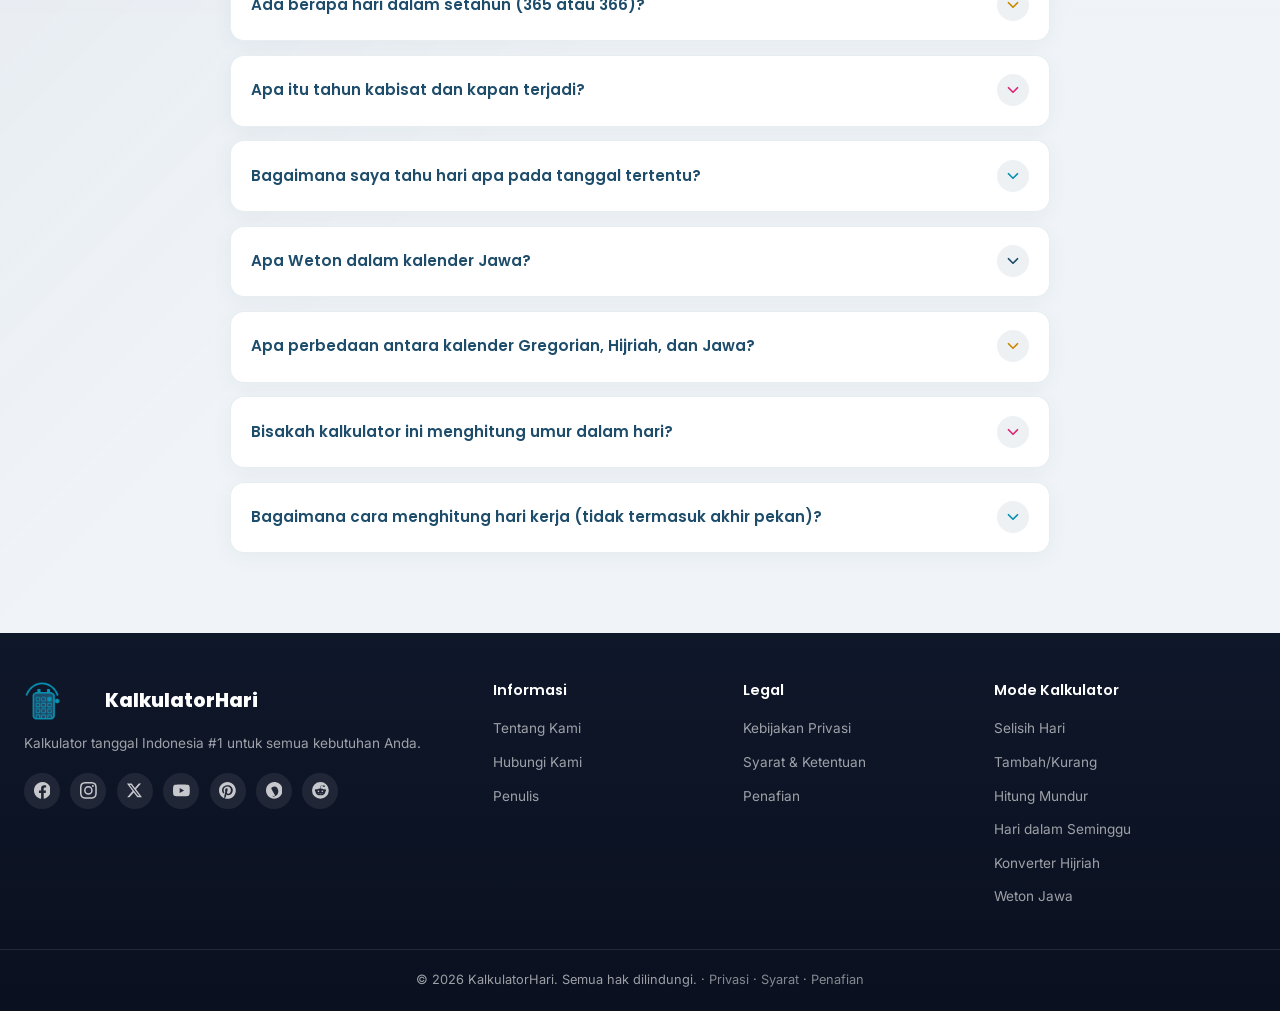
==== commit 9c61dbee: "Add landing page CTAs and keep sitemap as XML only. Co-authored-by: Cursor <cursoragent@cursor.com>" ====
--- a/index.html
+++ b/index.html
@@ -456,6 +456,9 @@
           <p>Klik tombol hitung dan lihat hasil detailnya sesuai dengan mode yang dipilih.</p>
         </div>
       </div>
+      <div class="cara-pakai-cta">
+        <a href="#hero" class="btn-cta">Dapatkan kalender lengkap tahun 2026</a>
+      </div>
     </div>
   </section>
   <!-- Mode Kalkulator -->
@@ -533,6 +536,9 @@
             <span class="mode-card-cta">Coba mode ini →</span>
           </div>
         </article>
+      </div>
+      <div class="mode-cta">
+        <a href="#hero" class="btn-cta">Mulailah perhitungan tanggal gratis Anda</a>
       </div>
     </div>
   </section>
@@ -764,7 +770,6 @@
           <li><a href="about-us.html">Tentang Kami</a></li>
           <li><a href="contact-us.html">Hubungi Kami</a></li>
           <li><a href="author.html">Penulis</a></li>
-          <li><a href="sitemap.html">Peta Situs</a></li>
         </ul>
       </div>
       <div class="footer-col">
--- a/style.css
+++ b/style.css
@@ -451,6 +451,7 @@
 input[type="date"],
 input[type="number"],
 input[type="text"],
+input[type="email"],
 select {
   border: 2px solid var(--light);
   border-radius: 8px;
@@ -1550,12 +1551,30 @@
   color: var(--dark);
 }
 
+.cara-pakai-cta {
+  text-align: center;
+  margin-top: 2rem;
+  opacity: 0;
+  transform: translateY(20px);
+  transition: opacity 0.55s ease-out 0.8s, transform 0.55s ease-out 0.8s;
+}
+
+#cara-pakai.visible .cara-pakai-cta {
+  opacity: 1;
+  transform: translateY(0);
+}
+
+.cara-pakai-cta .btn-cta {
+  margin: 0;
+}
+
 @media (prefers-reduced-motion: reduce) {
   #cara-pakai .step-card,
   #cara-pakai .step-badge,
   #cara-pakai .step-icon-img,
   #cara-pakai .step-card h3,
-  #cara-pakai .step-card p {
+  #cara-pakai .step-card p,
+  #cara-pakai .cara-pakai-cta {
     opacity: 1 !important;
     transform: none !important;
     animation: none !important;
@@ -1730,6 +1749,23 @@
 .mode-card:focus-visible .mode-card-cta {
   opacity: 1;
   transform: translateY(0);
+}
+
+.mode-cta {
+  text-align: center;
+  margin-top: 2.5rem;
+  opacity: 0;
+  transform: translateY(20px);
+  transition: opacity 0.55s ease-out 1.35s, transform 0.55s ease-out 1.35s;
+}
+
+#mode.visible .mode-cta {
+  opacity: 1;
+  transform: translateY(0);
+}
+
+.mode-cta .btn-cta {
+  margin: 0;
 }
 
 /* Mengapa */
@@ -2360,6 +2396,10 @@
   padding: 1.75rem;
 }
 
+.contact-info-card {
+  height: 343px;
+}
+
 .contact-info-card h2,
 .contact-form-card h2 {
   font-size: 1.15rem;
@@ -2387,22 +2427,67 @@
   margin-bottom: 1rem;
 }
 
+.contact-form-card .form-group label {
+  display: block;
+  font-size: 0.85rem;
+  font-weight: 500;
+  margin-bottom: 0.4rem;
+  color: var(--dark);
+}
+
+.contact-form-card input[type="text"],
+.contact-form-card input[type="email"],
+.contact-form-card select,
 .contact-form-card textarea {
+  display: block;
+  width: 100%;
   border: 2px solid var(--light);
-  border-radius: 8px;
-  padding: 10px 14px;
-  width: 100%;
+  border-radius: 10px;
+  padding: 11px 14px;
   font-family: 'Inter', sans-serif;
+  font-size: 0.9rem;
+  line-height: 1.45;
   color: var(--dark);
-  font-size: 0.9rem;
+  background-color: var(--section-surface);
+  transition: border-color 0.2s, background-color 0.2s, box-shadow 0.2s;
+  -webkit-appearance: none;
+  appearance: none;
+}
+
+.contact-form-card select {
+  padding-right: 2.5rem;
+  background-image: url("data:image/svg+xml,%3Csvg xmlns='http://www.w3.org/2000/svg' width='16' height='16' viewBox='0 0 24 24' fill='none' stroke='%2364748b' stroke-width='2' stroke-linecap='round' stroke-linejoin='round'%3E%3Cpath d='m6 9 6 6 6-6'/%3E%3C/svg%3E");
+  background-repeat: no-repeat;
+  background-position: right 12px center;
+  background-size: 16px;
+  cursor: pointer;
+}
+
+.contact-form-card textarea {
   resize: vertical;
-  min-height: 120px;
-  transition: border-color 0.2s;
-}
-
+  min-height: 130px;
+}
+
+.contact-form-card input[type="text"]:focus,
+.contact-form-card input[type="email"]:focus,
+.contact-form-card select:focus,
 .contact-form-card textarea:focus {
   outline: none;
   border-color: var(--purple);
+  background-color: var(--white);
+  box-shadow: 0 0 0 3px rgba(var(--purple-rgb), 0.08);
+}
+
+.contact-form-card input::placeholder,
+.contact-form-card textarea::placeholder {
+  color: #94a3b8;
+  opacity: 1;
+}
+
+.contact-form-card .btn-primary {
+  margin-top: 0.25rem;
+  border-radius: 10px;
+  padding: 0.75rem 1.5rem;
 }
 
 .contact-status {
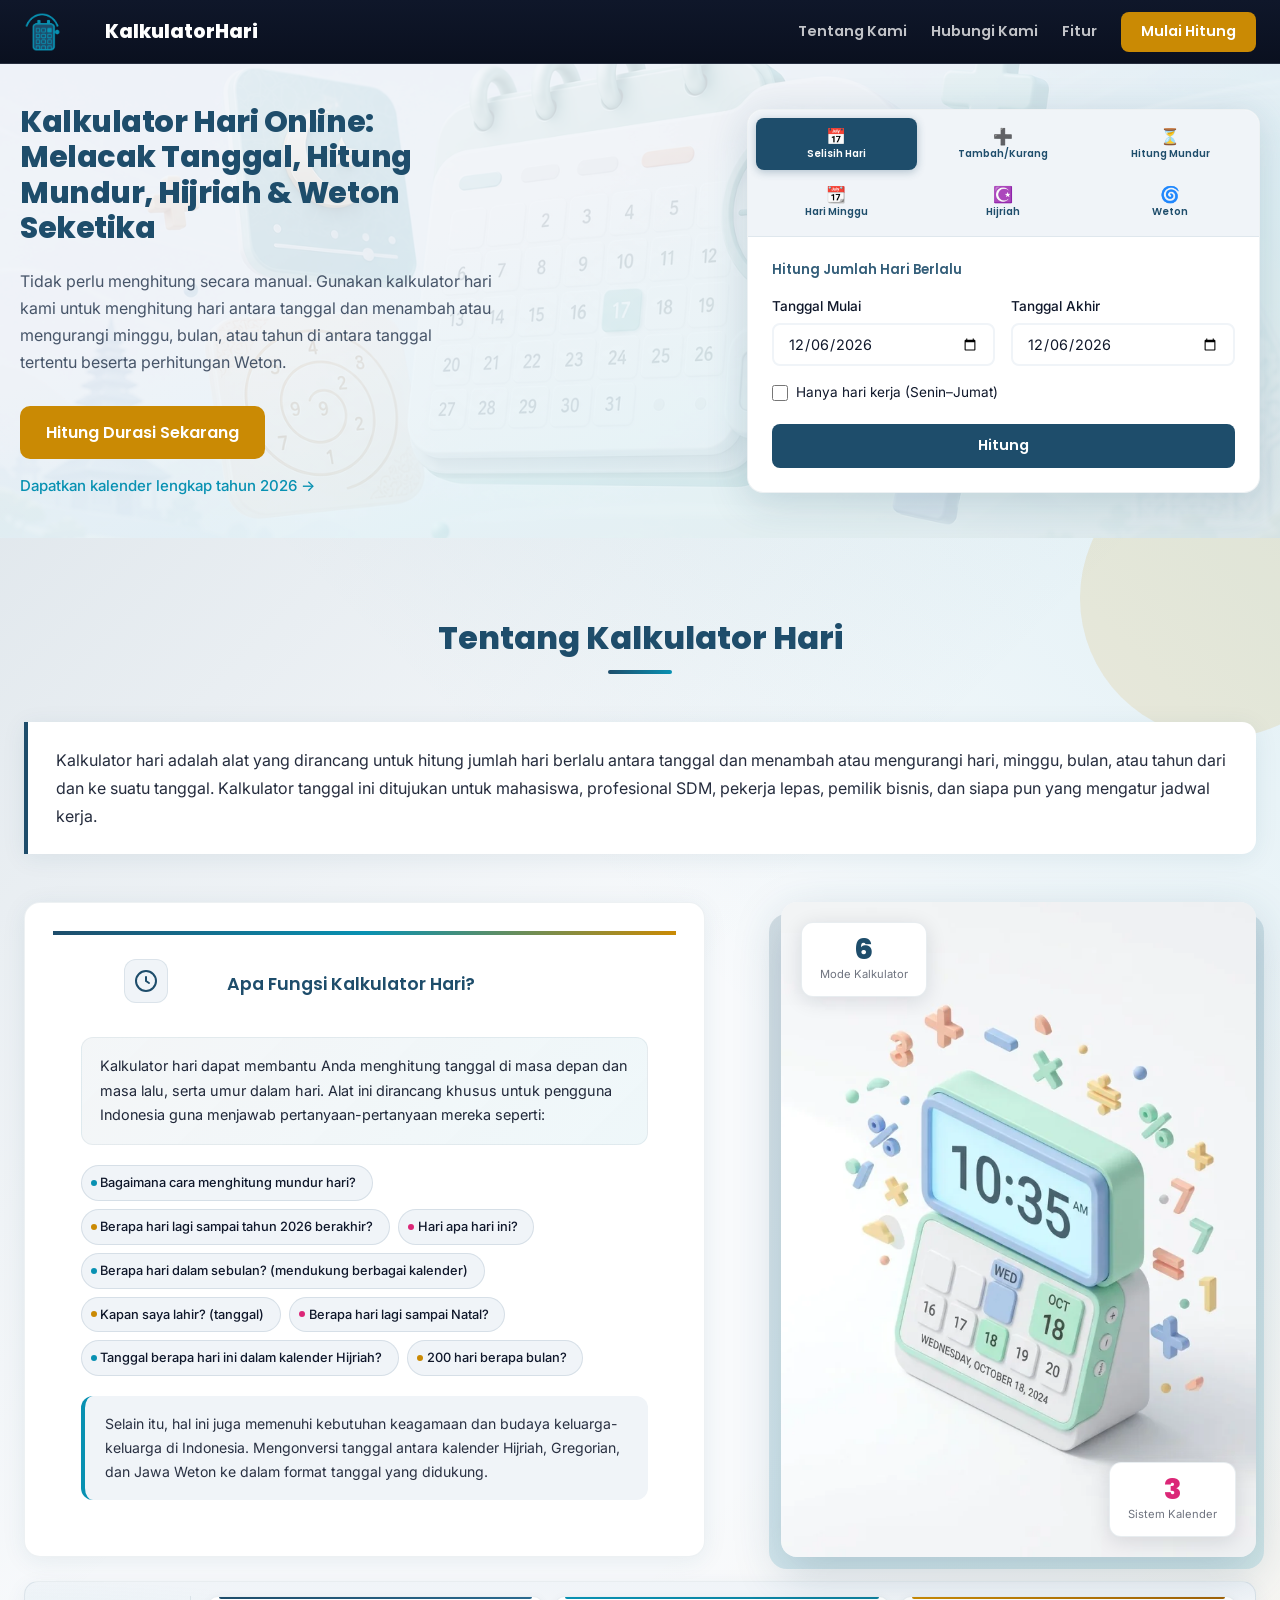
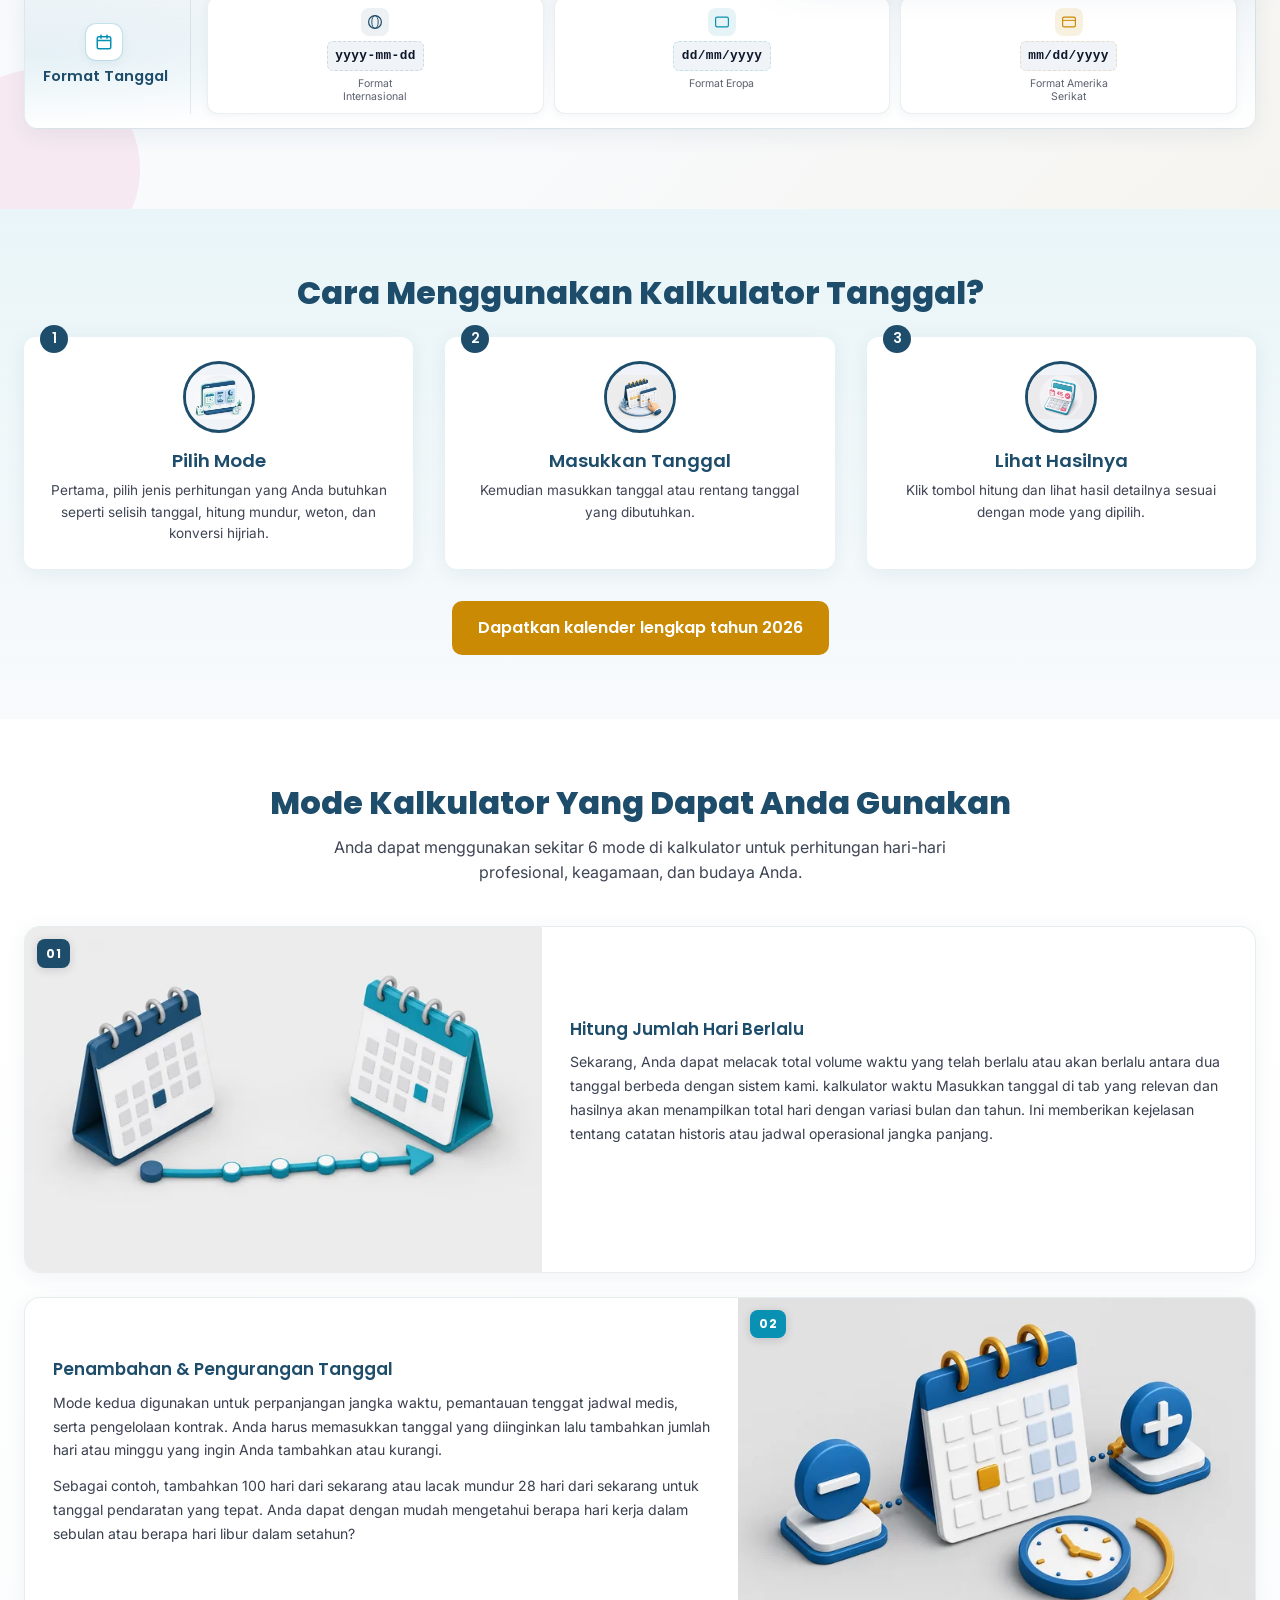
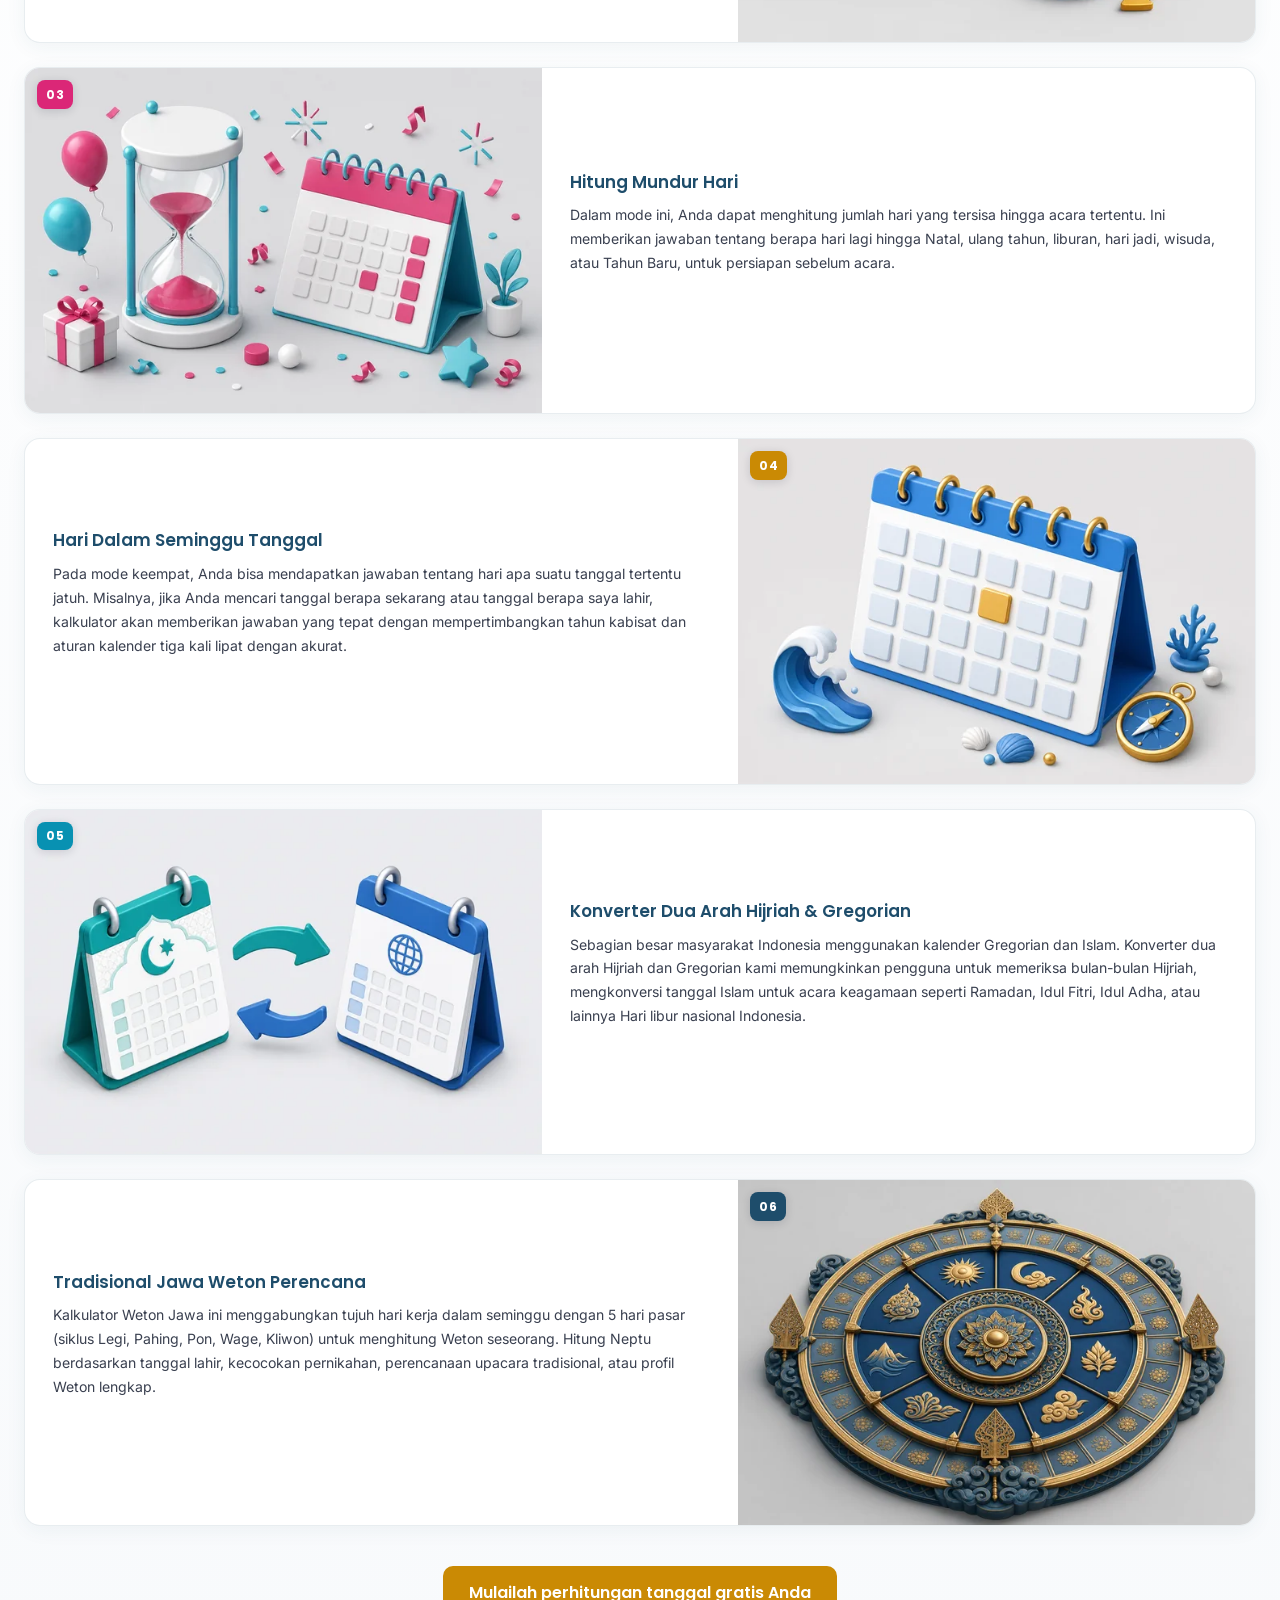
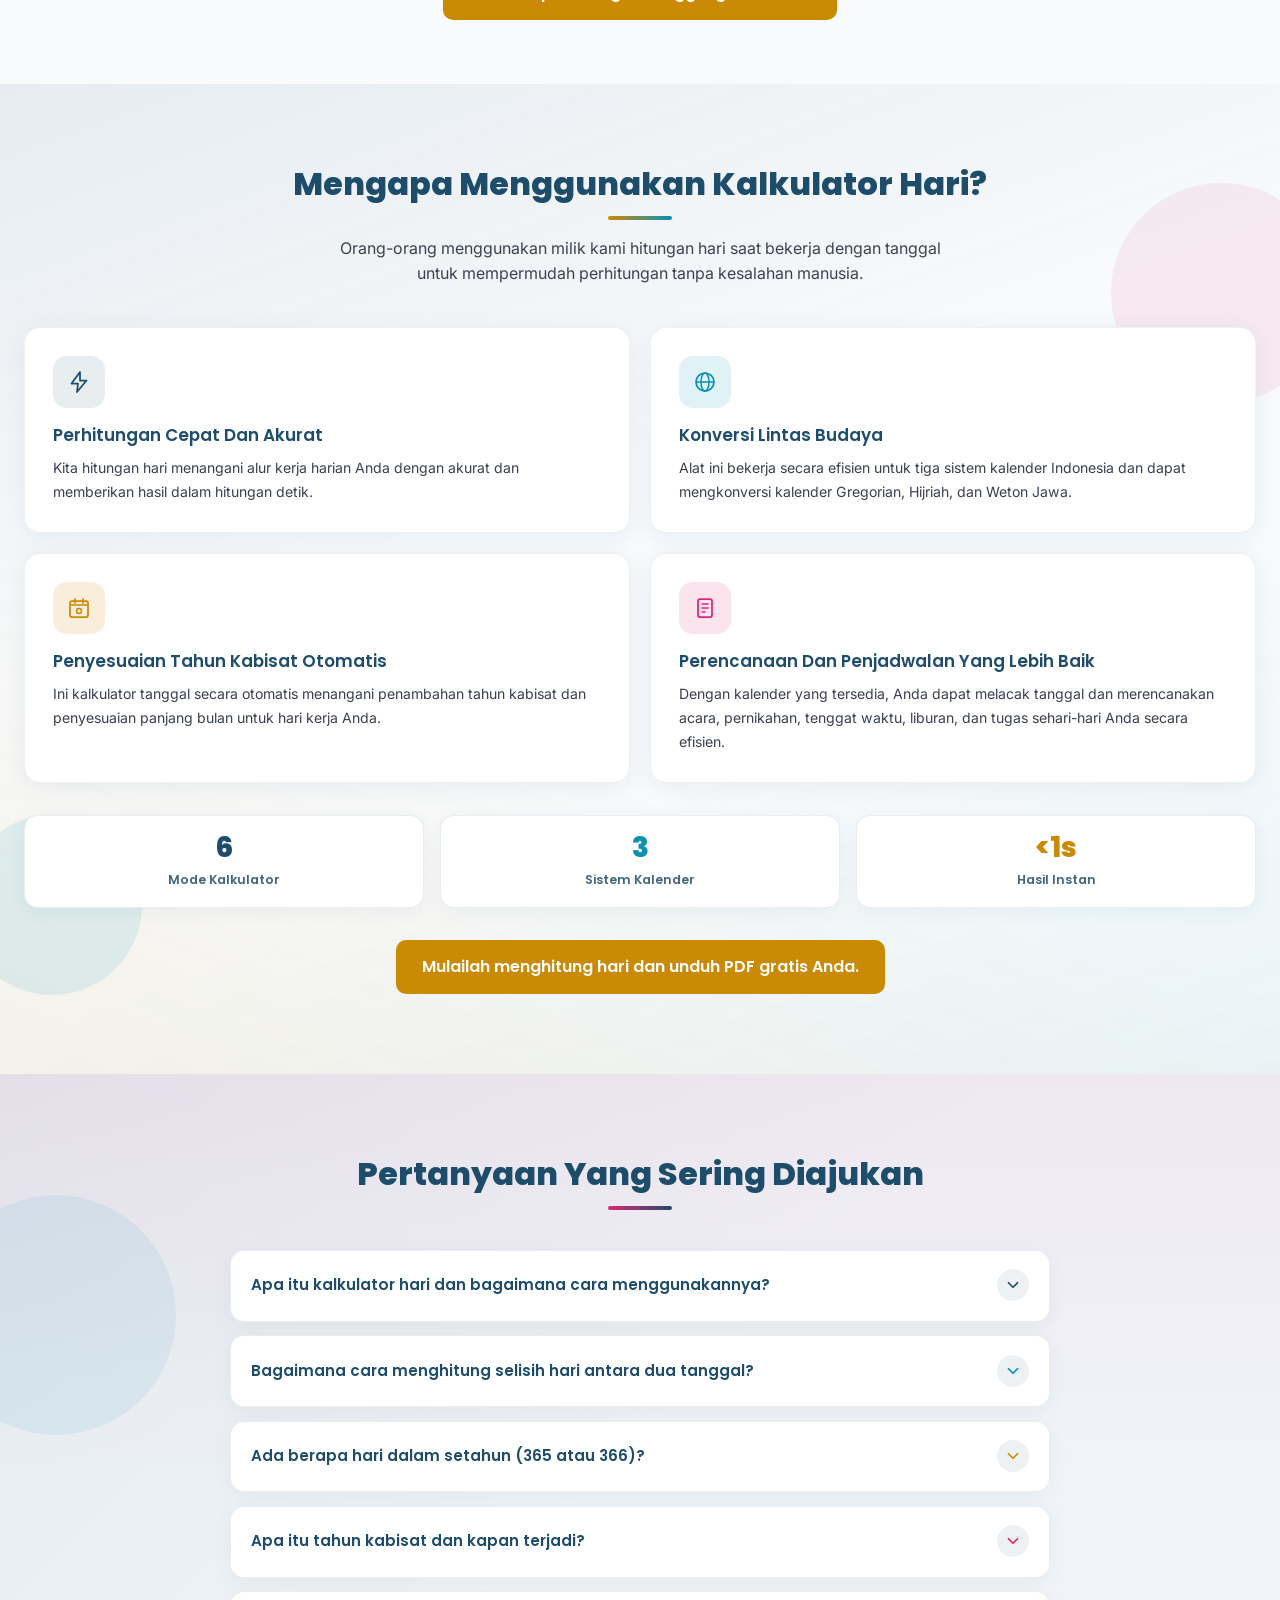
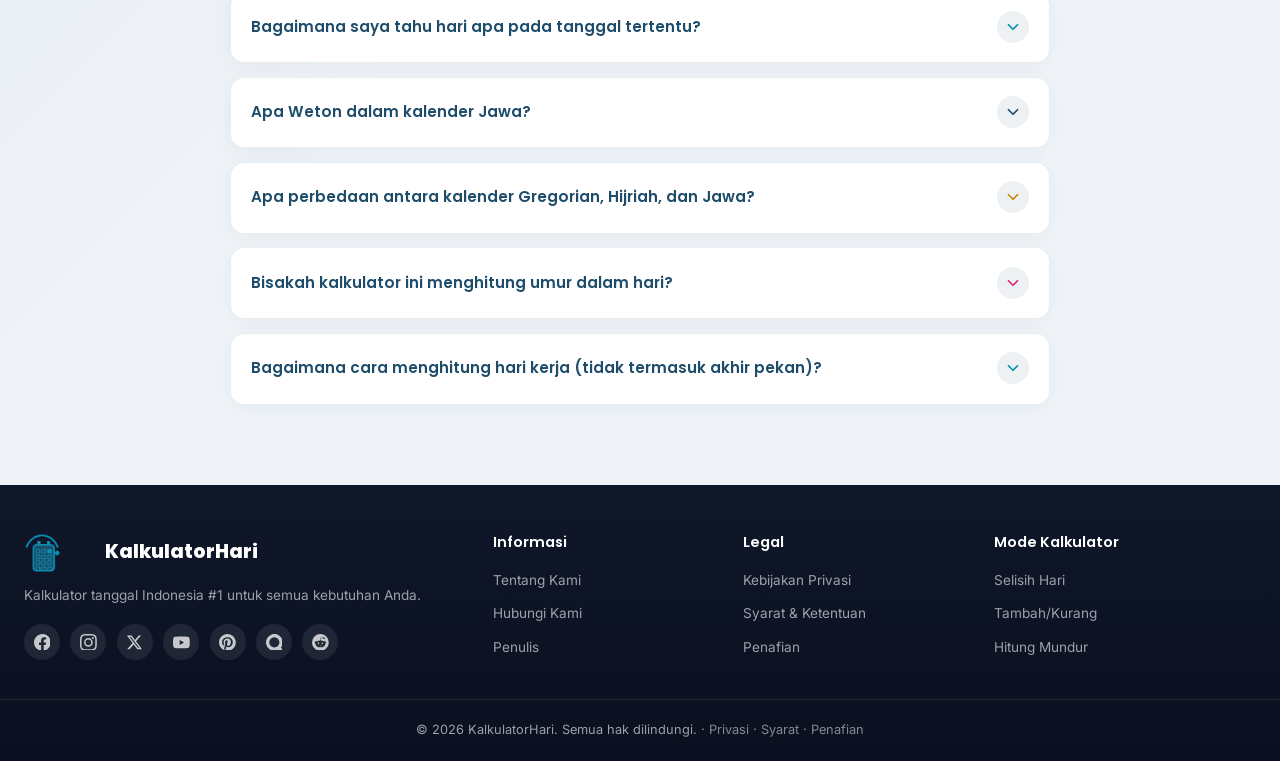
==== commit 720b91e7: "Improve calculator UX with in-panel results and hero background. Show results in place of the form w" ====
--- a/index.html
+++ b/index.html
@@ -83,22 +83,25 @@
 
           <!-- Tab 1: Selisih Hari -->
           <div class="calc-panel active" id="panel-selisih">
-            <p class="panel-desc">Hitung Jumlah Hari Berlalu</p>
-            <div class="form-row">
-              <div class="form-group">
-                <label for="selisih-start">Tanggal Mulai</label>
-                <input type="date" id="selisih-start">
-              </div>
-              <div class="form-group">
-                <label for="selisih-end">Tanggal Akhir</label>
-                <input type="date" id="selisih-end">
-              </div>
-            </div>
-            <label class="checkbox-label">
-              <input type="checkbox" id="selisih-workdays">
-              Hanya hari kerja (Senin–Jumat)
-            </label>
-            <button class="btn-primary" id="btn-selisih">Hitung</button>
+            <div class="calc-form">
+              <p class="panel-desc">Hitung Jumlah Hari Berlalu</p>
+              <div class="form-row">
+                <div class="form-group">
+                  <label for="selisih-start">Tanggal Mulai</label>
+                  <input type="date" id="selisih-start">
+                </div>
+                <div class="form-group">
+                  <label for="selisih-end">Tanggal Akhir</label>
+                  <input type="date" id="selisih-end">
+                </div>
+              </div>
+              <label class="checkbox-label">
+                <input type="checkbox" id="selisih-workdays">
+                Hanya hari kerja (Senin–Jumat)
+              </label>
+              <button class="btn-primary" id="btn-selisih">Hitung</button>
+              <p class="error-msg" id="error-selisih" hidden>Tanggal akhir harus setelah tanggal mulai</p>
+            </div>
             <div class="result-area" id="result-selisih" hidden>
               <div class="result-number" id="selisih-total">0</div>
               <div class="result-label" id="selisih-label">hari</div>
@@ -109,32 +112,34 @@
                 </svg>
                 Unduh PDF
               </button>
-            </div>
-            <p class="error-msg" id="error-selisih" hidden>Tanggal akhir harus setelah tanggal mulai</p>
+              <button type="button" class="btn-back-calc">Hitung Lagi</button>
+            </div>
           </div>
 
           <!-- Tab 2: Tambah/Kurang -->
           <div class="calc-panel" id="panel-tambah">
-            <p class="panel-desc">Penambahan &amp; Pengurangan Tanggal</p>
-            <div class="form-group">
-              <label for="tambah-start">Tanggal Awal</label>
-              <input type="date" id="tambah-start">
-            </div>
-            <div class="form-group">
-              <label for="tambah-amount">Jumlah Hari/Minggu/Bulan/Tahun</label>
-              <input type="number" id="tambah-amount" min="1" value="1">
-            </div>
-            <div class="toggle-group">
-              <button class="toggle-btn active" data-op="add" id="toggle-add">Tambah</button>
-              <button class="toggle-btn" data-op="sub" id="toggle-sub">Kurangi</button>
-            </div>
-            <div class="unit-selector">
-              <button class="unit-btn active" data-unit="days">Hari</button>
-              <button class="unit-btn" data-unit="weeks">Minggu</button>
-              <button class="unit-btn" data-unit="months">Bulan</button>
-              <button class="unit-btn" data-unit="years">Tahun</button>
-            </div>
-            <button class="btn-primary" id="btn-tambah">Hitung</button>
+            <div class="calc-form">
+              <p class="panel-desc">Penambahan &amp; Pengurangan Tanggal</p>
+              <div class="form-group">
+                <label for="tambah-start">Tanggal Awal</label>
+                <input type="date" id="tambah-start">
+              </div>
+              <div class="form-group">
+                <label for="tambah-amount">Jumlah Hari/Minggu/Bulan/Tahun</label>
+                <input type="number" id="tambah-amount" min="1" value="1">
+              </div>
+              <div class="toggle-group">
+                <button class="toggle-btn active" data-op="add" id="toggle-add">Tambah</button>
+                <button class="toggle-btn" data-op="sub" id="toggle-sub">Kurangi</button>
+              </div>
+              <div class="unit-selector">
+                <button class="unit-btn active" data-unit="days">Hari</button>
+                <button class="unit-btn" data-unit="weeks">Minggu</button>
+                <button class="unit-btn" data-unit="months">Bulan</button>
+                <button class="unit-btn" data-unit="years">Tahun</button>
+              </div>
+              <button class="btn-primary" id="btn-tambah">Hitung</button>
+            </div>
             <div class="result-area" id="result-tambah" hidden>
               <div class="result-label">Hasil Tanggal</div>
               <div class="result-date" id="tambah-result"></div>
@@ -145,21 +150,24 @@
                 </svg>
                 Unduh PDF
               </button>
+              <button type="button" class="btn-back-calc">Hitung Lagi</button>
             </div>
           </div>
 
           <!-- Tab 3: Hitung Mundur -->
           <div class="calc-panel" id="panel-mundur">
-            <p class="panel-desc">Hitung Mundur</p>
-            <div class="form-group">
-              <label for="mundur-date">Target Tanggal</label>
-              <input type="date" id="mundur-date">
-            </div>
-            <div class="form-group">
-              <label for="mundur-event">Nama Acara (opsional)</label>
-              <input type="text" id="mundur-event" placeholder="Contoh: Ulang Tahun">
-            </div>
-            <button class="btn-primary" id="btn-mundur">Mulai Hitung Mundur</button>
+            <div class="calc-form">
+              <p class="panel-desc">Hitung Mundur</p>
+              <div class="form-group">
+                <label for="mundur-date">Target Tanggal</label>
+                <input type="date" id="mundur-date">
+              </div>
+              <div class="form-group">
+                <label for="mundur-event">Nama Acara (opsional)</label>
+                <input type="text" id="mundur-event" placeholder="Contoh: Ulang Tahun">
+              </div>
+              <button class="btn-primary" id="btn-mundur">Mulai Hitung Mundur</button>
+            </div>
             <div class="countdown-wrap" id="countdown-wrap" hidden>
               <p class="countdown-event" id="countdown-event"></p>
               <div class="countdown-grid">
@@ -186,17 +194,20 @@
                 </svg>
                 Unduh PDF
               </button>
+              <button type="button" class="btn-back-calc">Hitung Lagi</button>
             </div>
           </div>
 
           <!-- Tab 4: Hari dalam Seminggu -->
           <div class="calc-panel" id="panel-hari">
-            <p class="panel-desc">Hari dalam Seminggu</p>
-            <div class="form-group">
-              <label for="hari-date">Pilih Tanggal</label>
-              <input type="date" id="hari-date">
-            </div>
-            <button class="btn-primary" id="btn-hari">Cari Hari</button>
+            <div class="calc-form">
+              <p class="panel-desc">Hari dalam Seminggu</p>
+              <div class="form-group">
+                <label for="hari-date">Pilih Tanggal</label>
+                <input type="date" id="hari-date">
+              </div>
+              <button class="btn-primary" id="btn-hari">Cari Hari</button>
+            </div>
             <div class="result-area" id="result-hari" hidden>
               <div class="result-day" id="hari-name"></div>
               <div class="result-sub" id="hari-full"></div>
@@ -206,58 +217,62 @@
                 </svg>
                 Unduh PDF
               </button>
+              <button type="button" class="btn-back-calc">Hitung Lagi</button>
             </div>
           </div>
 
           <!-- Tab 5: Hijriah -->
           <div class="calc-panel" id="panel-hijriah">
-            <p class="panel-desc">Konverter Hijriah &amp; Gregorian</p>
-            <div class="radio-group">
-              <label class="radio-label">
-                <input type="radio" name="hijri-dir" value="g2h" checked>
-                Gregorian → Hijriah
-              </label>
-              <label class="radio-label">
-                <input type="radio" name="hijri-dir" value="h2g">
-                Hijriah → Gregorian
-              </label>
-            </div>
-            <div id="hijri-g-input">
-              <div class="form-group">
-                <label for="hijri-g-date">Tanggal Gregorian</label>
-                <input type="date" id="hijri-g-date">
-              </div>
-            </div>
-            <div id="hijri-h-input" hidden>
-              <div class="form-row">
+            <div class="calc-form">
+              <p class="panel-desc">Konverter Hijriah &amp; Gregorian</p>
+              <div class="radio-group">
+                <label class="radio-label">
+                  <input type="radio" name="hijri-dir" value="g2h" checked>
+                  Gregorian → Hijriah
+                </label>
+                <label class="radio-label">
+                  <input type="radio" name="hijri-dir" value="h2g">
+                  Hijriah → Gregorian
+                </label>
+              </div>
+              <div id="hijri-g-input">
                 <div class="form-group">
-                  <label for="hijri-h-day">Hari</label>
-                  <input type="number" id="hijri-h-day" min="1" max="30" value="1">
-                </div>
-                <div class="form-group">
-                  <label for="hijri-h-month">Bulan</label>
-                  <select id="hijri-h-month">
-                    <option value="1">Muharram</option>
-                    <option value="2">Safar</option>
-                    <option value="3">Rabi al-Awwal</option>
-                    <option value="4">Rabi al-Tsani</option>
-                    <option value="5">Jumadil Awal</option>
-                    <option value="6">Jumadil Akhir</option>
-                    <option value="7">Rajab</option>
-                    <option value="8">Sya'ban</option>
-                    <option value="9">Ramadan</option>
-                    <option value="10">Syawal</option>
-                    <option value="11">Dzulqa'dah</option>
-                    <option value="12">Dzulhijjah</option>
-                  </select>
-                </div>
-                <div class="form-group">
-                  <label for="hijri-h-year">Tahun</label>
-                  <input type="number" id="hijri-h-year" min="1" value="1447">
-                </div>
-              </div>
-            </div>
-            <button class="btn-primary" id="btn-hijriah">Konversi</button>
+                  <label for="hijri-g-date">Tanggal Gregorian</label>
+                  <input type="date" id="hijri-g-date">
+                </div>
+              </div>
+              <div id="hijri-h-input" hidden>
+                <div class="form-row">
+                  <div class="form-group">
+                    <label for="hijri-h-day">Hari</label>
+                    <input type="number" id="hijri-h-day" min="1" max="30" value="1">
+                  </div>
+                  <div class="form-group">
+                    <label for="hijri-h-month">Bulan</label>
+                    <select id="hijri-h-month">
+                      <option value="1">Muharram</option>
+                      <option value="2">Safar</option>
+                      <option value="3">Rabi al-Awwal</option>
+                      <option value="4">Rabi al-Tsani</option>
+                      <option value="5">Jumadil Awal</option>
+                      <option value="6">Jumadil Akhir</option>
+                      <option value="7">Rajab</option>
+                      <option value="8">Sya'ban</option>
+                      <option value="9">Ramadan</option>
+                      <option value="10">Syawal</option>
+                      <option value="11">Dzulqa'dah</option>
+                      <option value="12">Dzulhijjah</option>
+                    </select>
+                  </div>
+                  <div class="form-group">
+                    <label for="hijri-h-year">Tahun</label>
+                    <input type="number" id="hijri-h-year" min="1" value="1447">
+                  </div>
+                </div>
+              </div>
+              <button class="btn-primary" id="btn-hijriah">Konversi</button>
+              <p class="note-text">Mendukung perhitungan Ramadan, Idul Fitri, dan Idul Adha.</p>
+            </div>
             <div class="result-area" id="result-hijriah" hidden>
               <div class="result-hijri" id="hijri-result"></div>
               <button type="button" class="btn-pdf-download" data-pdf-mode="hijriah" aria-label="Unduh hasil dalam PDF">
@@ -266,18 +281,20 @@
                 </svg>
                 Unduh PDF
               </button>
-            </div>
-            <p class="note-text">Mendukung perhitungan Ramadan, Idul Fitri, dan Idul Adha.</p>
+              <button type="button" class="btn-back-calc">Hitung Lagi</button>
+            </div>
           </div>
 
           <!-- Tab 6: Weton -->
           <div class="calc-panel" id="panel-weton">
-            <p class="panel-desc">Kalkulator Weton Jawa</p>
-            <div class="form-group">
-              <label for="weton-date">Tanggal Lahir</label>
-              <input type="date" id="weton-date">
-            </div>
-            <button class="btn-primary" id="btn-weton">Hitung Weton</button>
+            <div class="calc-form">
+              <p class="panel-desc">Kalkulator Weton Jawa</p>
+              <div class="form-group">
+                <label for="weton-date">Tanggal Lahir</label>
+                <input type="date" id="weton-date">
+              </div>
+              <button class="btn-primary" id="btn-weton">Hitung Weton</button>
+            </div>
             <div class="result-area" id="result-weton" hidden>
               <div class="weton-grid">
                 <div class="weton-item">
@@ -304,6 +321,7 @@
                 </svg>
                 Unduh PDF
               </button>
+              <button type="button" class="btn-back-calc">Hitung Lagi</button>
             </div>
           </div>
 
@@ -318,7 +336,6 @@
       <a href="#mode" class="hero-link">Dapatkan kalender lengkap tahun 2026 →</a>
     </div>
   </section>
-
 
   <!-- Tentang -->
   <section id="tentang" class="section reveal tentang-section">
@@ -757,7 +774,7 @@
             <svg viewBox="0 0 24 24" aria-hidden="true"><path d="M12.017 0C5.396 0 .029 5.367.029 11.987c0 5.079 3.158 9.417 7.618 11.162-.105-.949-.199-2.403.041-3.439.219-.937 1.406-5.957 1.406-5.957s-.359-.719-.359-1.781c0-1.663.967-2.911 2.168-2.911 1.024 0 1.518.719 1.518 1.688 0 1.029-.653 2.567-.992 3.992-.285 1.193.6 2.165 1.775 2.165 2.128 0 3.768-2.245 3.768-5.487 0-2.861-2.063-4.869-5.008-4.869-3.41 0-5.409 2.562-5.409 5.199 0 1.033.394 2.143.889 2.741.099.12.112.225.085.348-.09.375-.293 1.199-.334 1.363-.053.225-.172.271-.401.165-1.495-.69-2.433-2.878-2.433-4.646 0-3.776 2.748-7.252 7.92-7.252 4.158 0 7.392 2.967 7.392 6.923 0 4.135-2.607 7.462-6.233 7.462-1.214 0-2.354-.629-2.746-1.378l-.748 2.853c-.271 1.043-1.002 2.35-1.492 3.146C9.57 23.812 10.763 24.009 12.017 24.009c6.624 0 11.99-5.367 11.99-11.988C24.007 5.367 18.641.001 12.017.001z"/></svg>
           </a>
           <a href="https://quora.com/" class="footer-social-link" aria-label="Quora" target="_blank" rel="noopener noreferrer">
-            <svg viewBox="0 0 24 24" aria-hidden="true"><path fill-rule="evenodd" d="M12.738 18.701c-.831-1.635-1.858-3.127-2.752-4.7h-.006c-1.01-1.658-1.858-3.127-2.541-5.018 1.088-1.573 2.53-2.576 4.41-2.576 3.398 0 5.762 2.842 5.762 6.961 0 4.176-2.418 7.047-5.873 7.047-1.297 0-2.56-.394-3.537-1.066l3.637 2.352zm5.455-16.78C16.531 1.018 14.251 0 11.88 0 5.305 0 .001 5.305.001 11.88c0 6.574 5.304 11.878 11.879 11.878 6.574 0 11.879-5.304 11.879-11.879 0-3.371-1.403-6.417-3.665-8.578z"/></svg>
+            <svg viewBox="0 0 24 24" aria-hidden="true"><path fill-rule="evenodd" clip-rule="evenodd" d="M7.3799.9483A11.9628 11.9628 0 0 1 21.248 19.5397l2.4096 2.4225c.7322.7362.21 1.9905-.8272 1.9905l-10.7105.01a12.52 12.52 0 0 1-.304 0h-.02A11.9628 11.9628 0 0 1 7.3818.9503Zm7.3217 4.428a7.1717 7.1717 0 1 0-5.4873 13.2512 7.1717 7.1717 0 0 0 5.4883-13.2511Z"/></svg>
           </a>
           <a href="https://reddit.com/" class="footer-social-link" aria-label="Reddit" target="_blank" rel="noopener noreferrer">
             <svg viewBox="0 0 24 24" aria-hidden="true"><path d="M12 0A12 12 0 0 0 0 12a12 12 0 0 0 12 12 12 12 0 0 0 12-12A12 12 0 0 0 12 0zm5.01 4.744c.688 0 1.25.561 1.25 1.249a1.25 1.25 0 0 1-2.498.056l-2.597-.547-.8 3.747c1.824.07 3.48.632 4.674 1.488.308-.309.73-.491 1.207-.491.968 0 1.754.786 1.754 1.754 0 .716-.435 1.333-1.01 1.614a3.111 3.111 0 0 1 .042.52c0 2.694-3.13 4.87-7.004 4.87-3.874 0-7.004-2.176-7.004-4.87 0-.183.015-.366.043-.534A1.748 1.748 0 0 1 4.028 12c0-.968.786-1.754 1.754-1.754.463 0 .898.196 1.207.49 1.207-.883 2.878-1.43 4.744-1.487l.885-4.182a.342.342 0 0 1 .14-.197.35.35 0 0 1 .238-.042l2.906.617a1.214 1.214 0 0 1 1.108-.701zM9.25 12C8.561 12 8 12.562 8 13.25c0 .687.561 1.248 1.25 1.248.687 0 1.248-.561 1.248-1.249 0-.688-.561-1.249-1.249-1.249zm5.5 0c-.687 0-1.248.561-1.248 1.25 0 .687.561 1.248 1.249 1.248.688 0 1.249-.561 1.249-1.249 0-.687-.562-1.249-1.25-1.249zm-5.466 3.99a.327.327 0 0 0-.231.094.33.33 0 0 0 0 .463c.842.842 2.484.913 2.961.913.477 0 2.105-.056 2.961-.913a.361.361 0 0 0 .029-.463.33.33 0 0 0-.464 0c-.547.533-1.684.73-2.512.73-.828 0-1.979-.196-2.512-.73a.326.326 0 0 0-.232-.095z"/></svg>
@@ -786,9 +803,6 @@
           <li><a href="#hero" data-tab-link="selisih">Selisih Hari</a></li>
           <li><a href="#hero" data-tab-link="tambah">Tambah/Kurang</a></li>
           <li><a href="#hero" data-tab-link="mundur">Hitung Mundur</a></li>
-          <li><a href="#hero" data-tab-link="hari">Hari dalam Seminggu</a></li>
-          <li><a href="#hero" data-tab-link="hijriah">Konverter Hijriah</a></li>
-          <li><a href="#hero" data-tab-link="weton">Weton Jawa</a></li>
         </ul>
       </div>
     </div>
--- a/style.css
+++ b/style.css
@@ -209,6 +209,7 @@
 
 /* Hero */
 #hero {
+  position: relative;
   min-height: auto;
   display: grid;
   grid-template-columns: minmax(0, 1.15fr) minmax(0, 0.85fr);
@@ -217,6 +218,7 @@
   padding: 2.5rem max(1.25rem, calc((100% - 1320px) / 2));
   width: 100%;
   box-sizing: border-box;
+  overflow: hidden;
   background: linear-gradient(
     160deg,
     var(--light) 35%,
@@ -225,6 +227,16 @@
   );
 }
 
+#hero::before {
+  content: '';
+  position: absolute;
+  inset: 0;
+  background: url('images/hero-kalkulator-banner.webp') center / cover no-repeat;
+  opacity: 0.14;
+  pointer-events: none;
+  z-index: 0;
+}
+
 @media (min-width: 901px) {
   .nav {
     display: flex;
@@ -244,6 +256,8 @@
 
 .hero-calc {
   order: 2;
+  position: relative;
+  z-index: 1;
   min-width: 0;
   width: min(100%, 580px);
   max-width: 580px;
@@ -398,23 +412,28 @@
 }
 
 .calc-body {
-  flex: 1;
-  display: grid;
   padding: 1.35rem 1.5rem 1.5rem;
 }
 
 .calc-panel {
-  grid-area: 1 / 1;
+  display: none;
   min-width: 0;
   width: 100%;
-  visibility: hidden;
-  pointer-events: none;
 }
 
 .calc-panel.active {
-  visibility: visible;
-  pointer-events: auto;
-  z-index: 1;
+  display: block;
+}
+
+.calc-panel.show-result .calc-form {
+  display: none;
+}
+
+.calc-panel.show-result .result-area:not([hidden]),
+.calc-panel.show-result .countdown-wrap:not([hidden]) {
+  margin-top: 0;
+  padding-top: 0;
+  border-top: none;
 }
 
 .panel-desc {
@@ -634,6 +653,27 @@
 
 .btn-pdf-download svg {
   flex-shrink: 0;
+}
+
+.btn-back-calc {
+  display: block;
+  width: 100%;
+  margin-top: 0.75rem;
+  padding: 0.7rem 1.5rem;
+  font-family: 'Poppins', sans-serif;
+  font-size: 0.9rem;
+  font-weight: 600;
+  color: var(--purple);
+  background: var(--white);
+  border: 2px solid rgba(var(--purple-rgb), 0.25);
+  border-radius: 8px;
+  cursor: pointer;
+  transition: background 0.2s, border-color 0.2s;
+}
+
+.btn-back-calc:hover {
+  background: rgba(var(--purple-rgb), 0.06);
+  border-color: var(--purple);
 }
 
 .result-date {
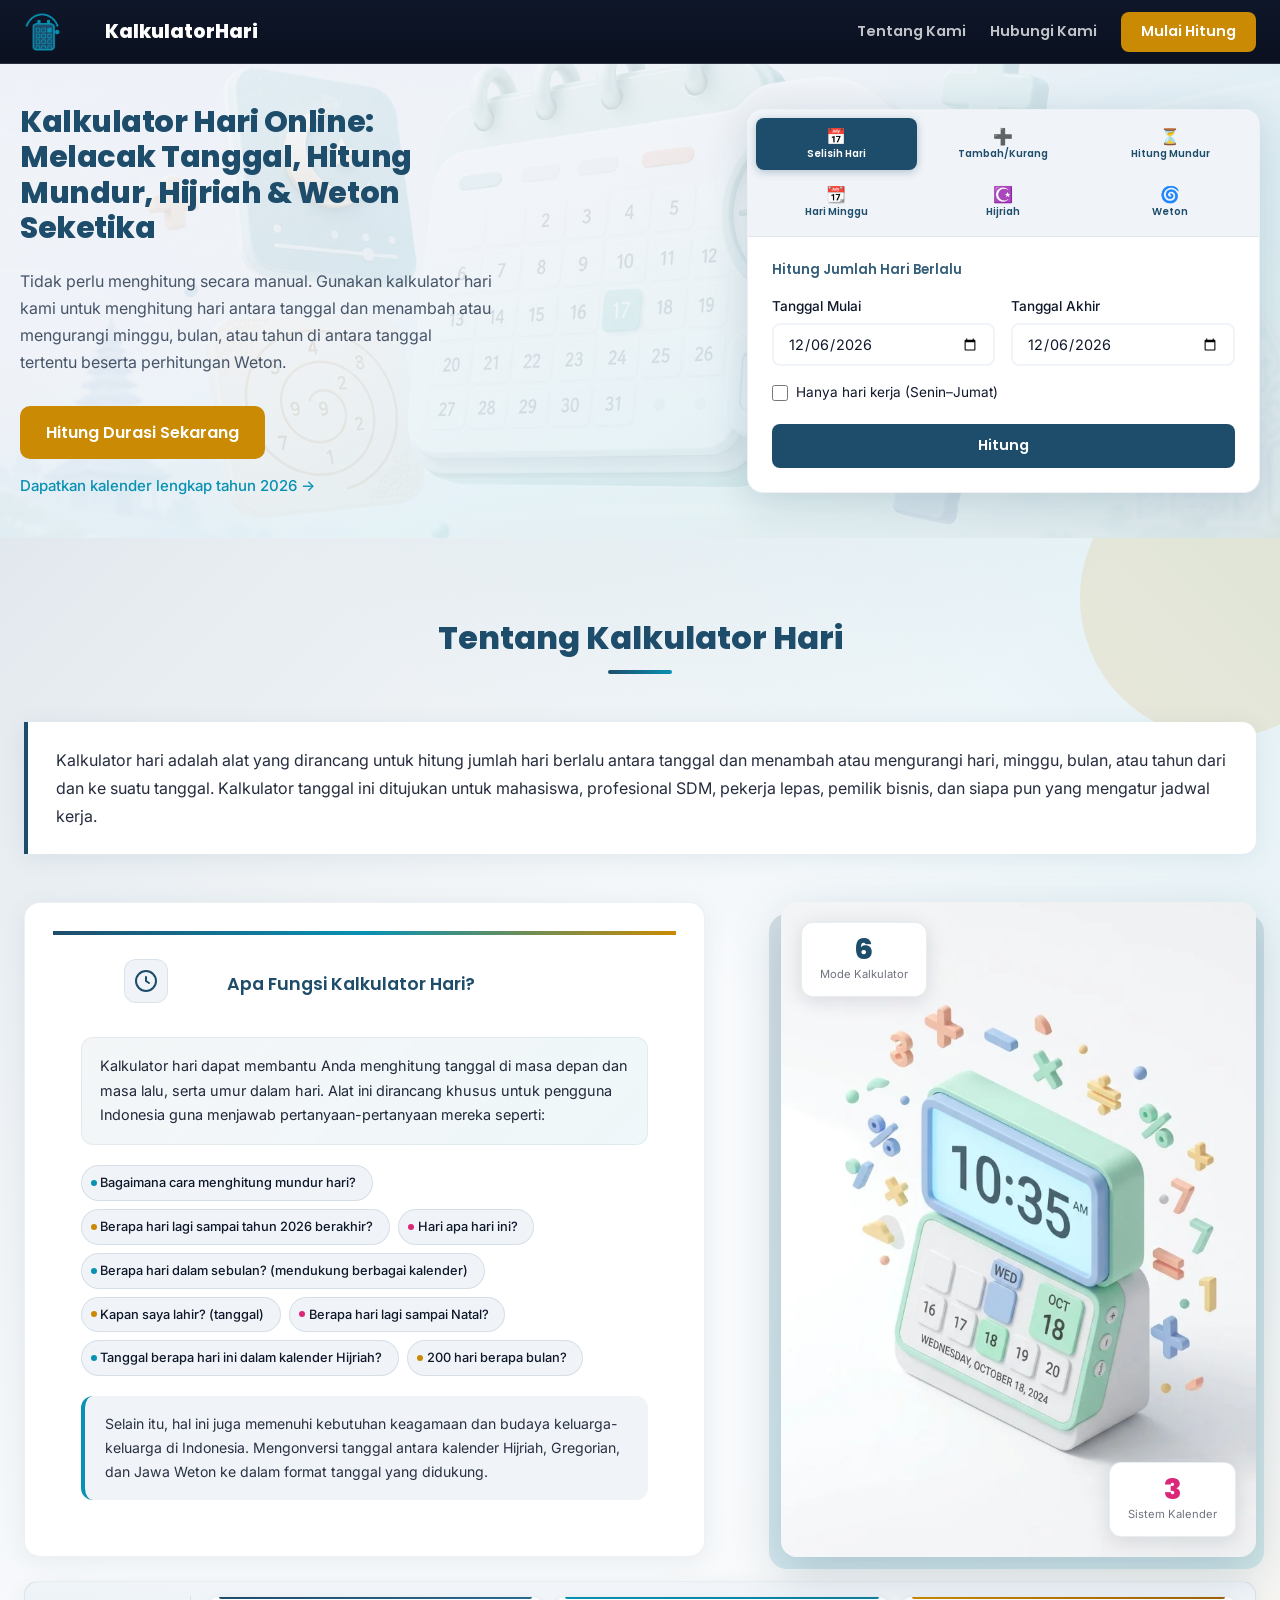
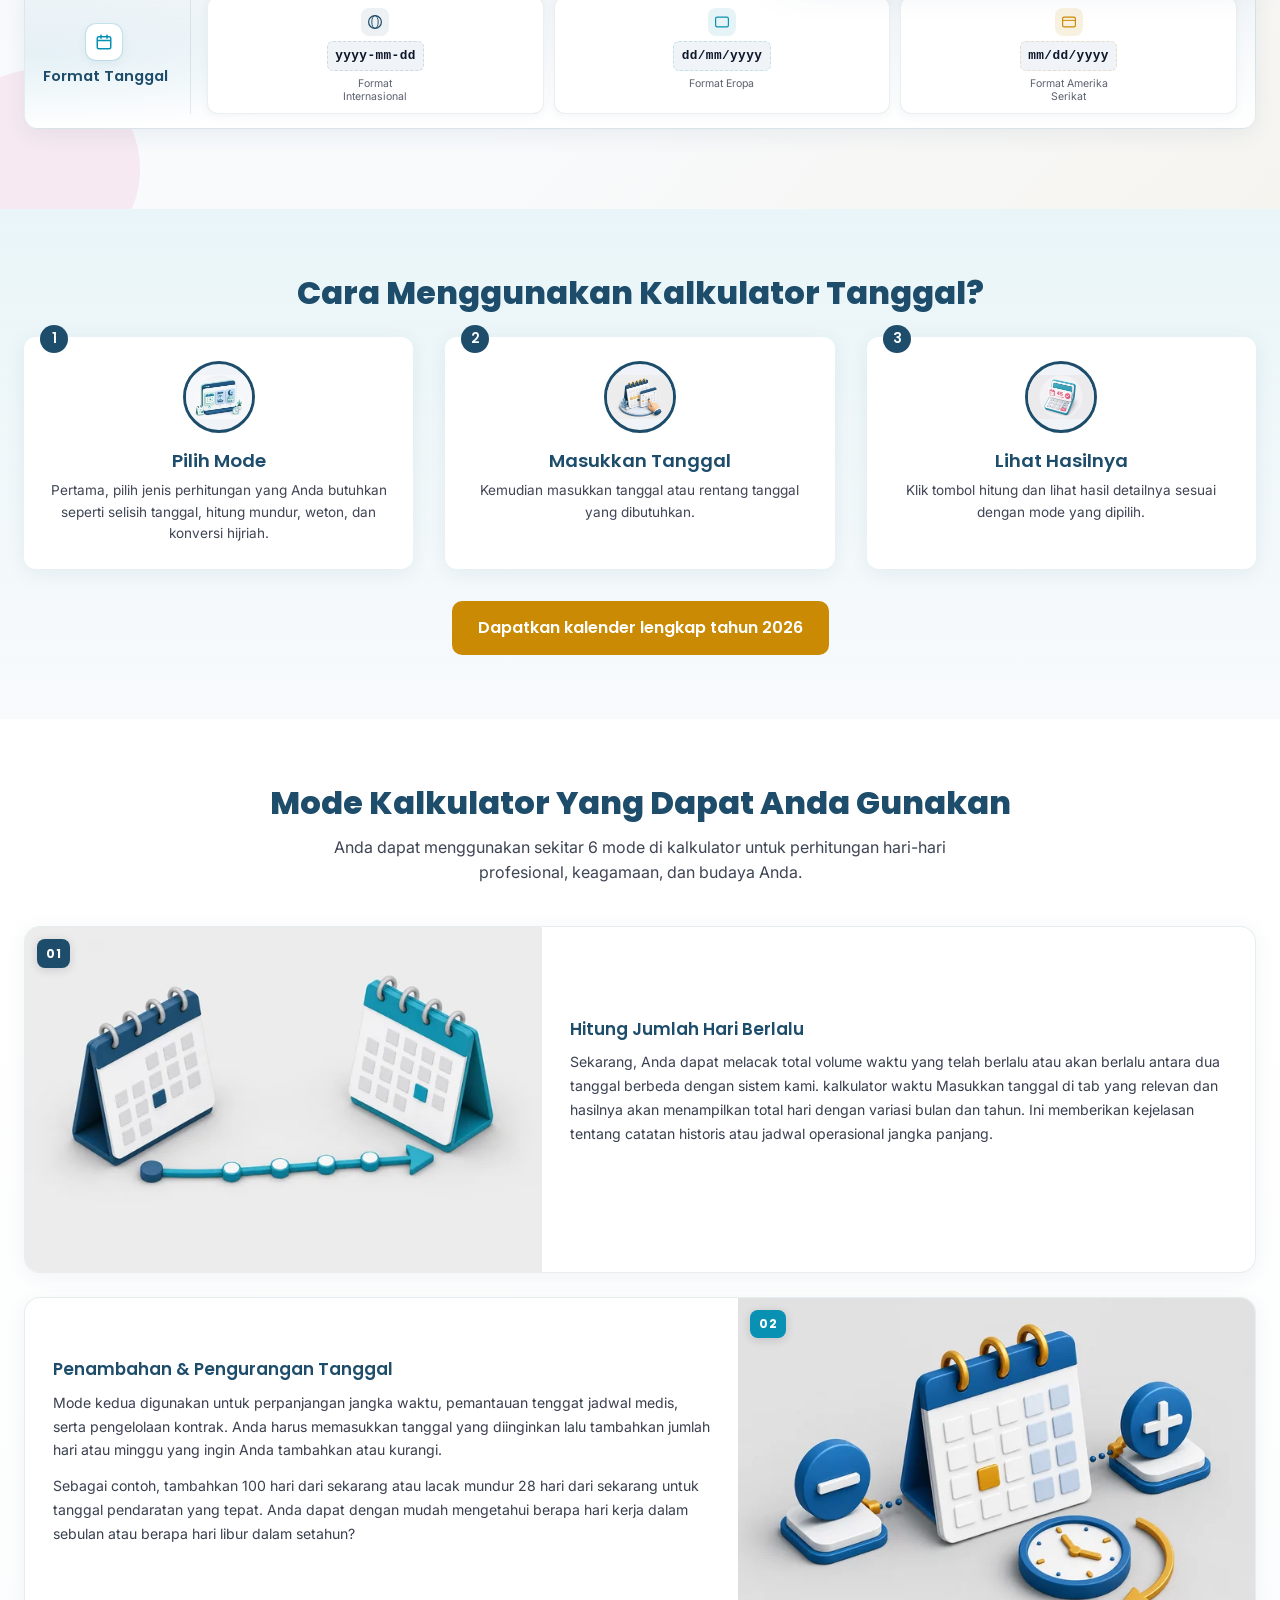
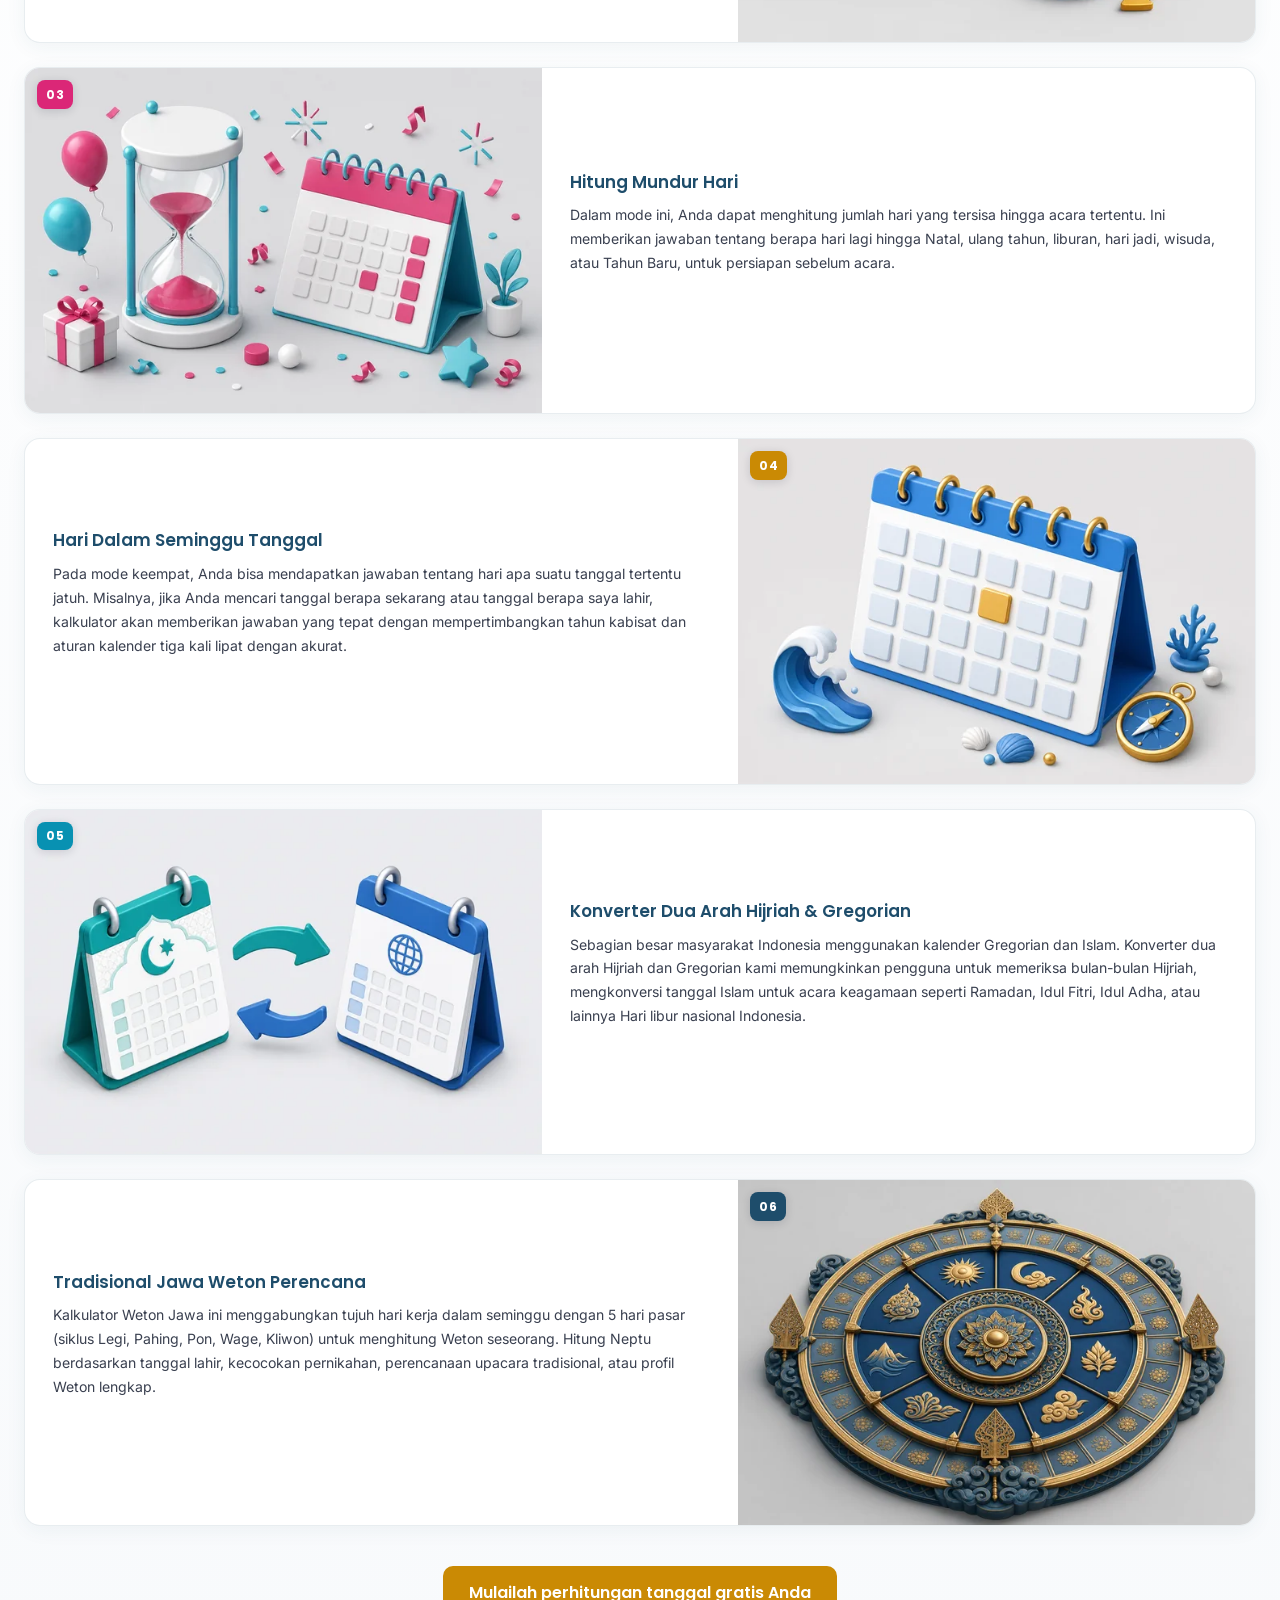
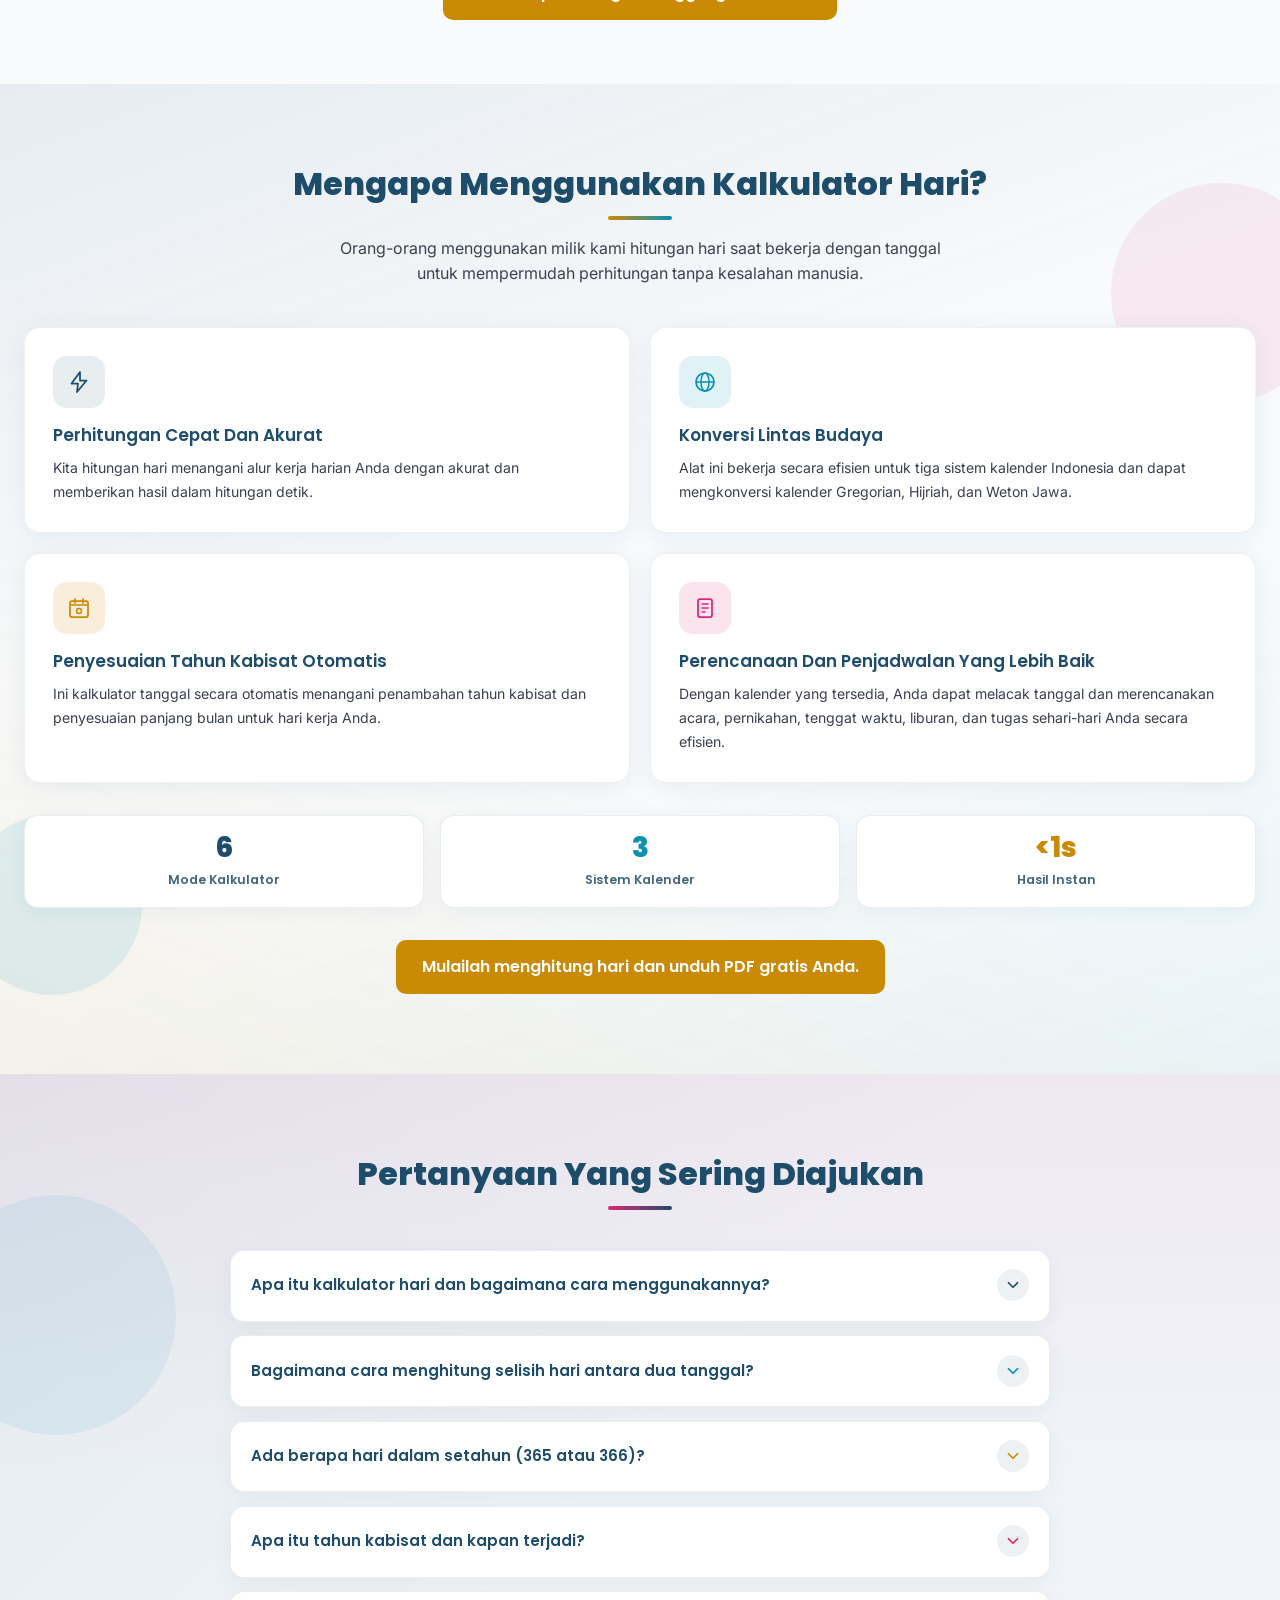
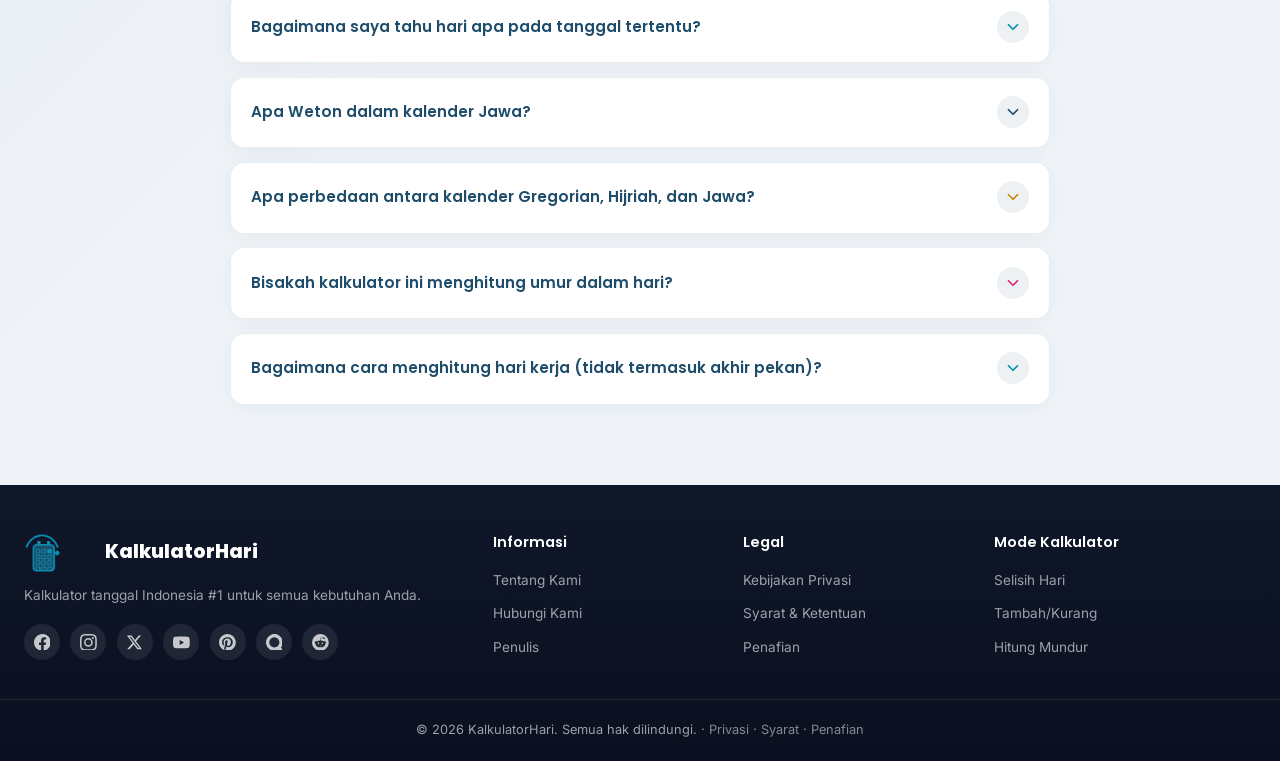
==== commit 8e855ce3: "Remove Fitur link from site header navigation. Co-authored-by: Cursor <cursoragent@cursor.com>" ====
--- a/index.html
+++ b/index.html
@@ -39,7 +39,6 @@
       <nav class="nav" id="main-nav">
         <a href="about-us.html" class="nav-link">Tentang Kami</a>
         <a href="contact-us.html" class="nav-link">Hubungi Kami</a>
-        <a href="#mode" class="nav-link" data-section="mode">Fitur</a>
         <a href="#hero" class="nav-btn">Mulai Hitung</a>
       </nav>
       <button class="mobile-menu-btn" id="mobile-menu-btn" aria-label="Menu">
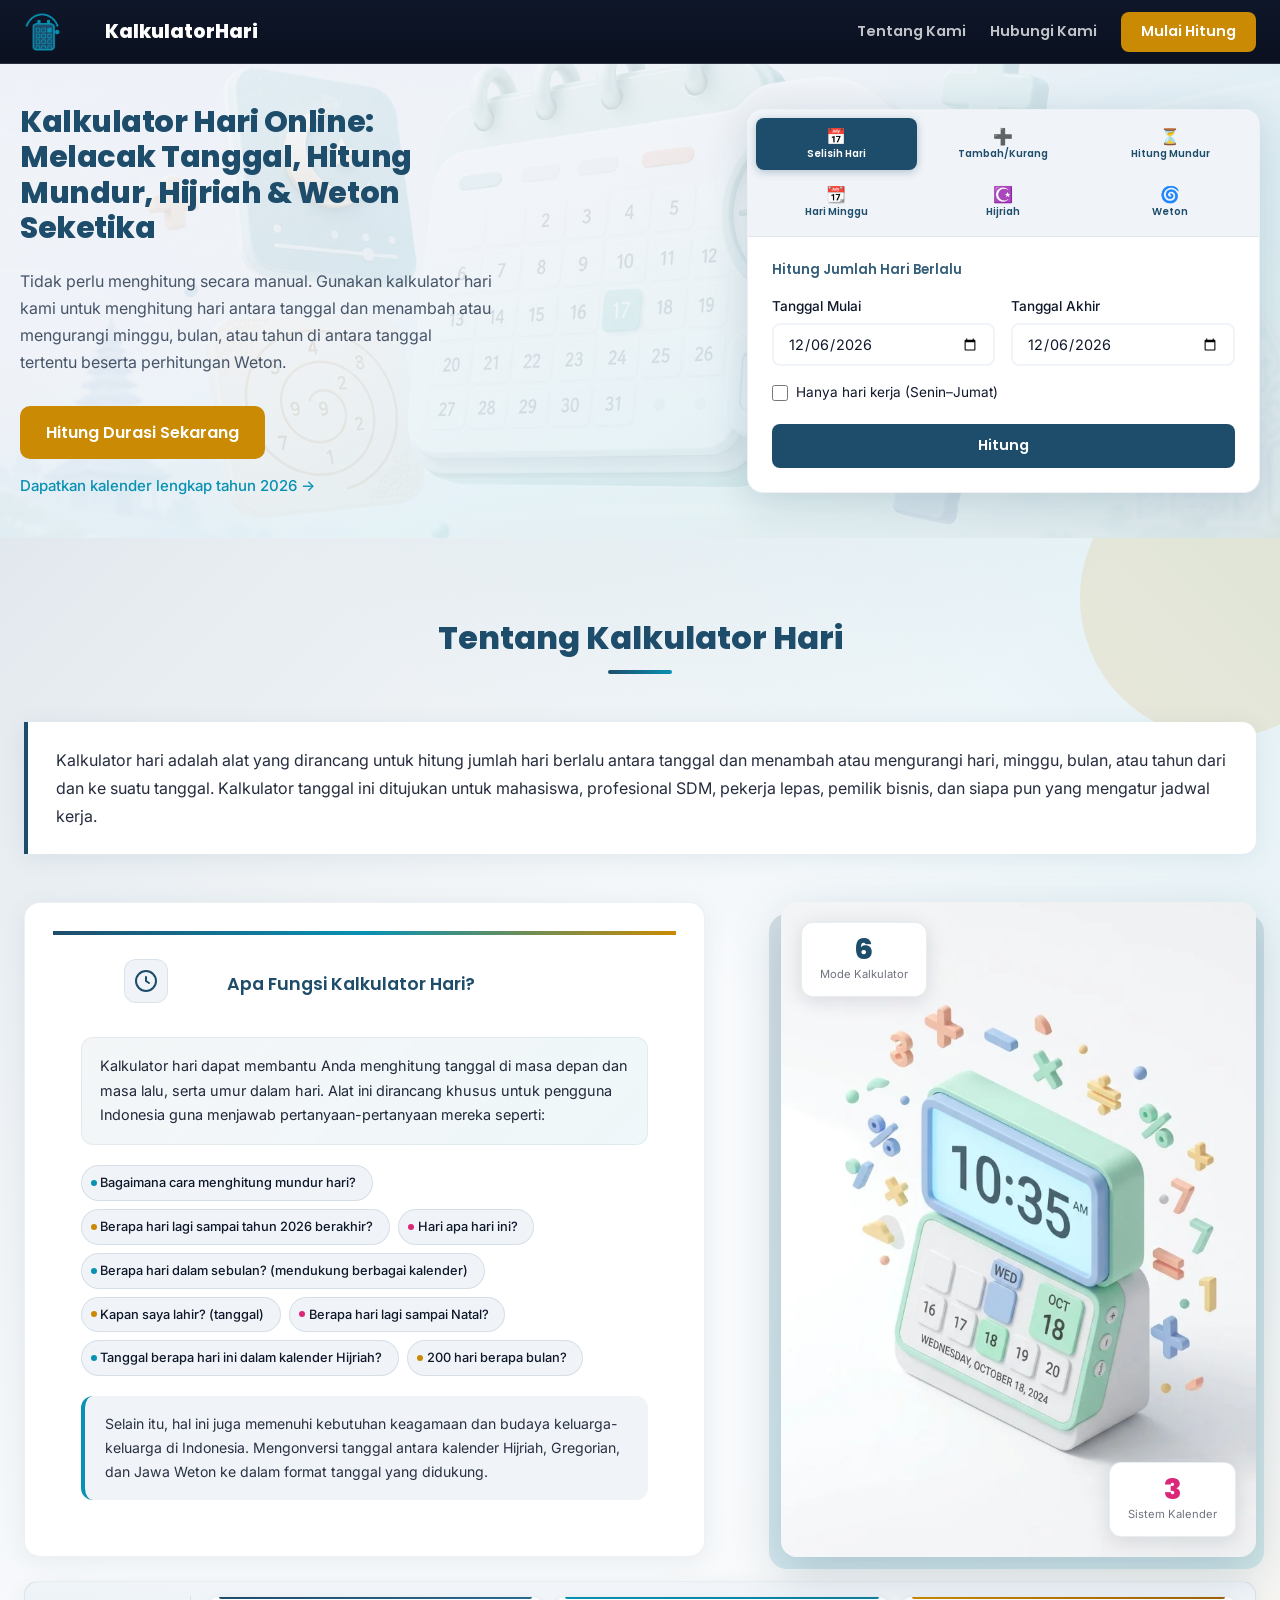
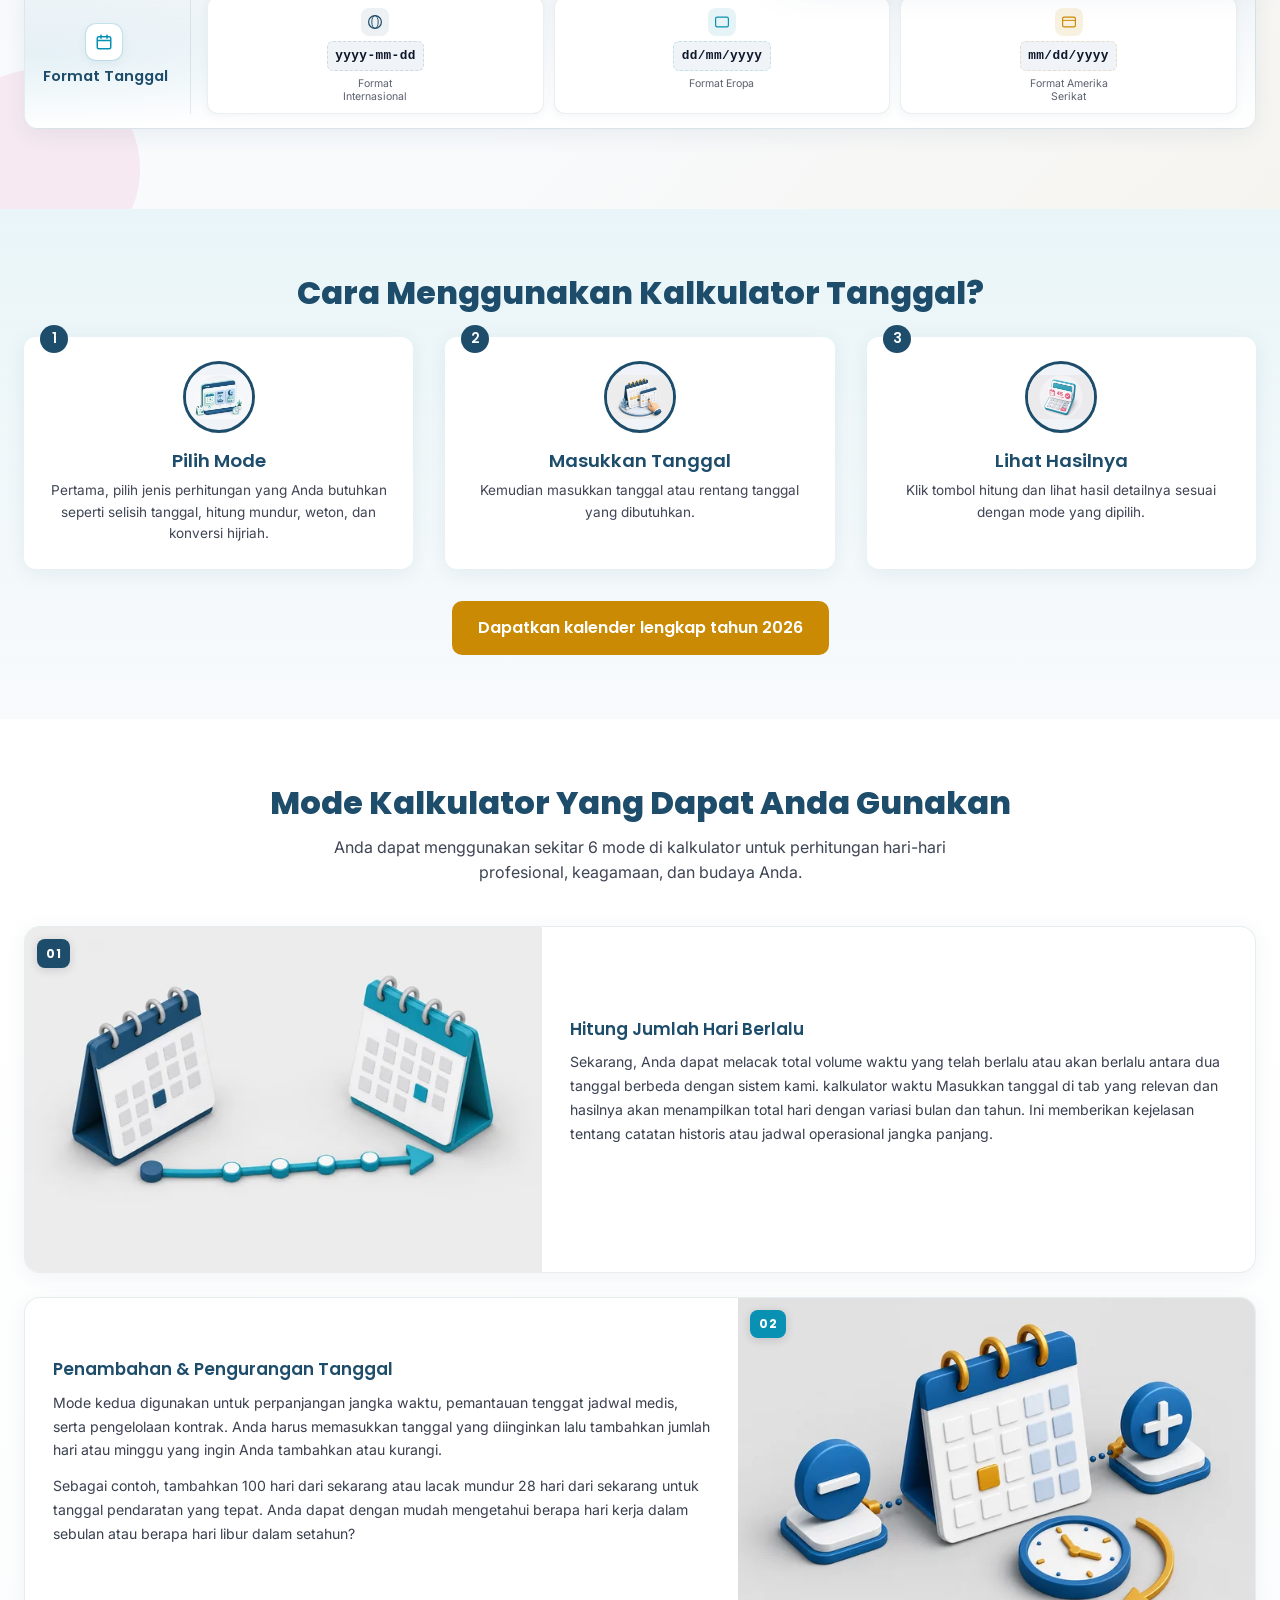
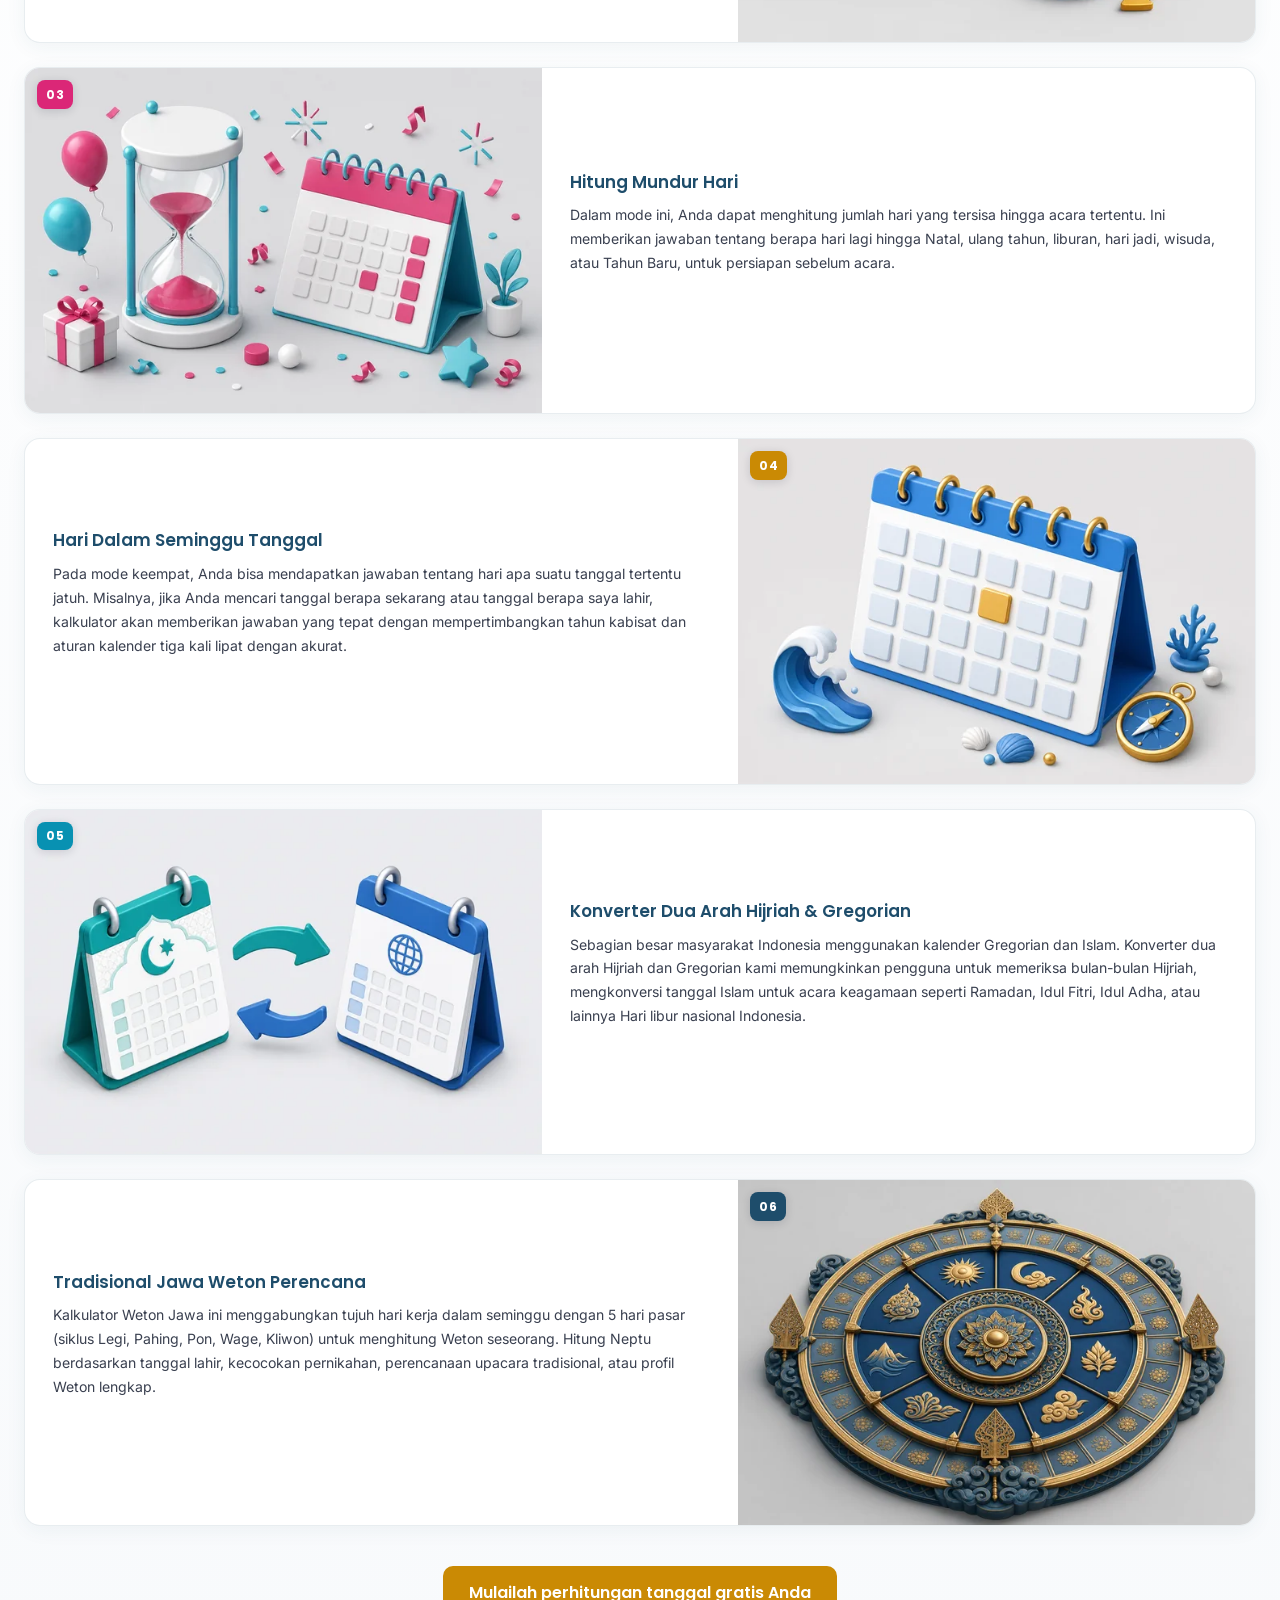
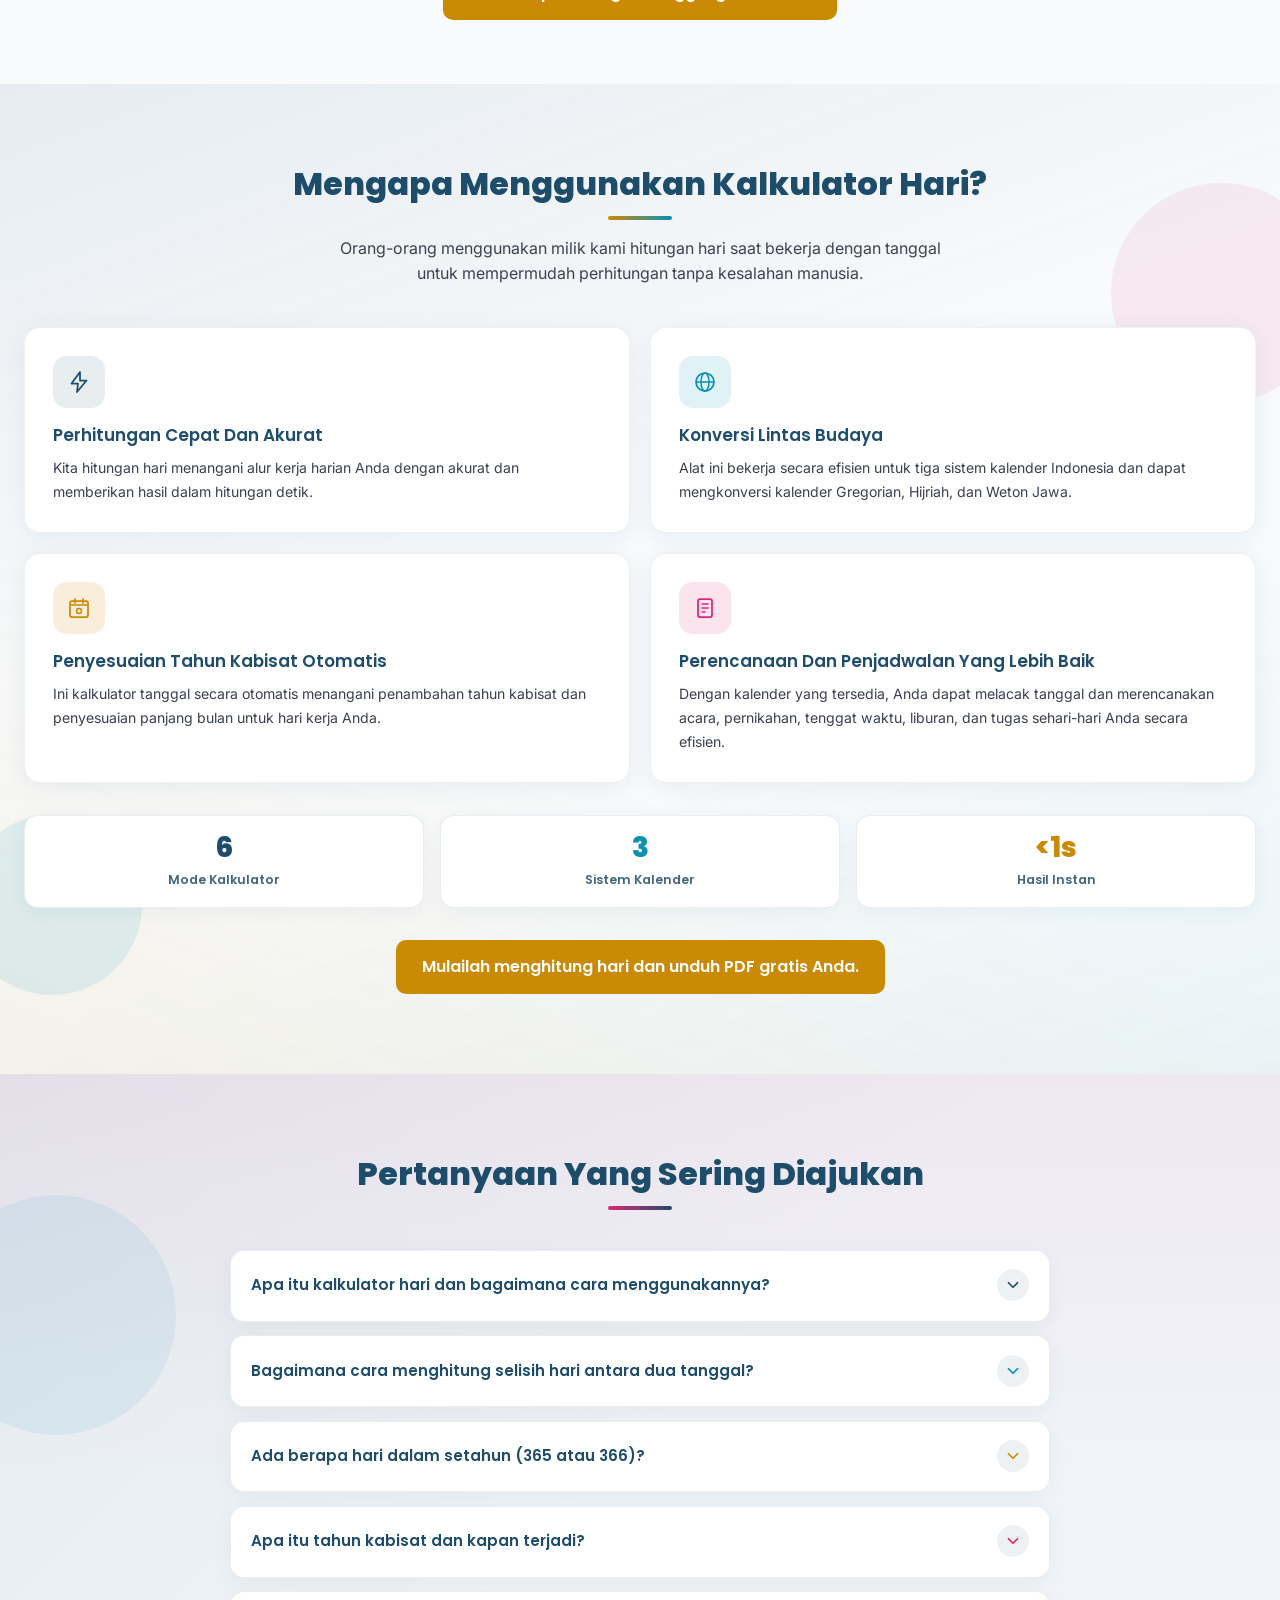
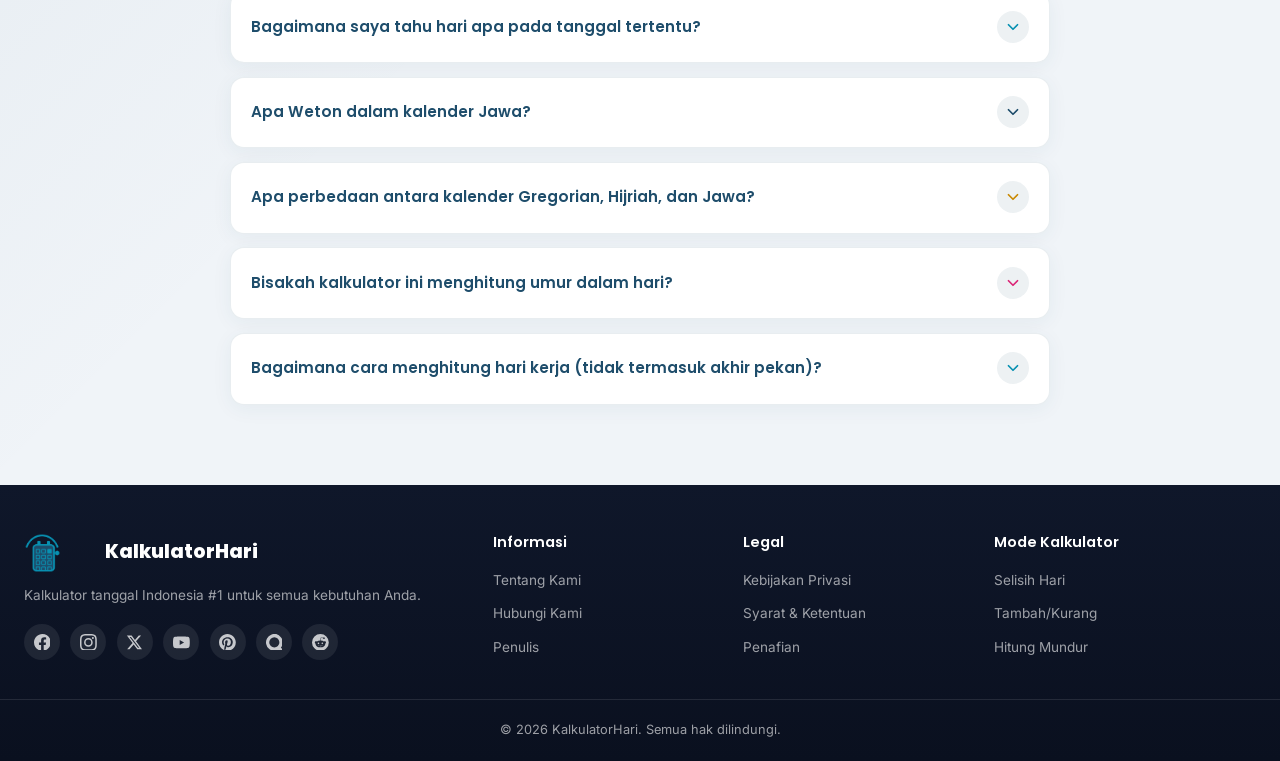
==== commit c455217f: "Remove duplicate legal links from homepage footer bottom. Co-authored-by: Cursor <cursoragent@cursor" ====
--- a/index.html
+++ b/index.html
@@ -806,7 +806,7 @@
       </div>
     </div>
     <div class="footer-bottom">
-      <p>© 2026 KalkulatorHari. Semua hak dilindungi. · <a href="privacy-policy.html">Privasi</a> · <a href="terms-and-conditions.html">Syarat</a> · <a href="disclaimer.html">Penafian</a></p>
+      <p>© 2026 KalkulatorHari. Semua hak dilindungi.</p>
     </div>
   </footer>
 
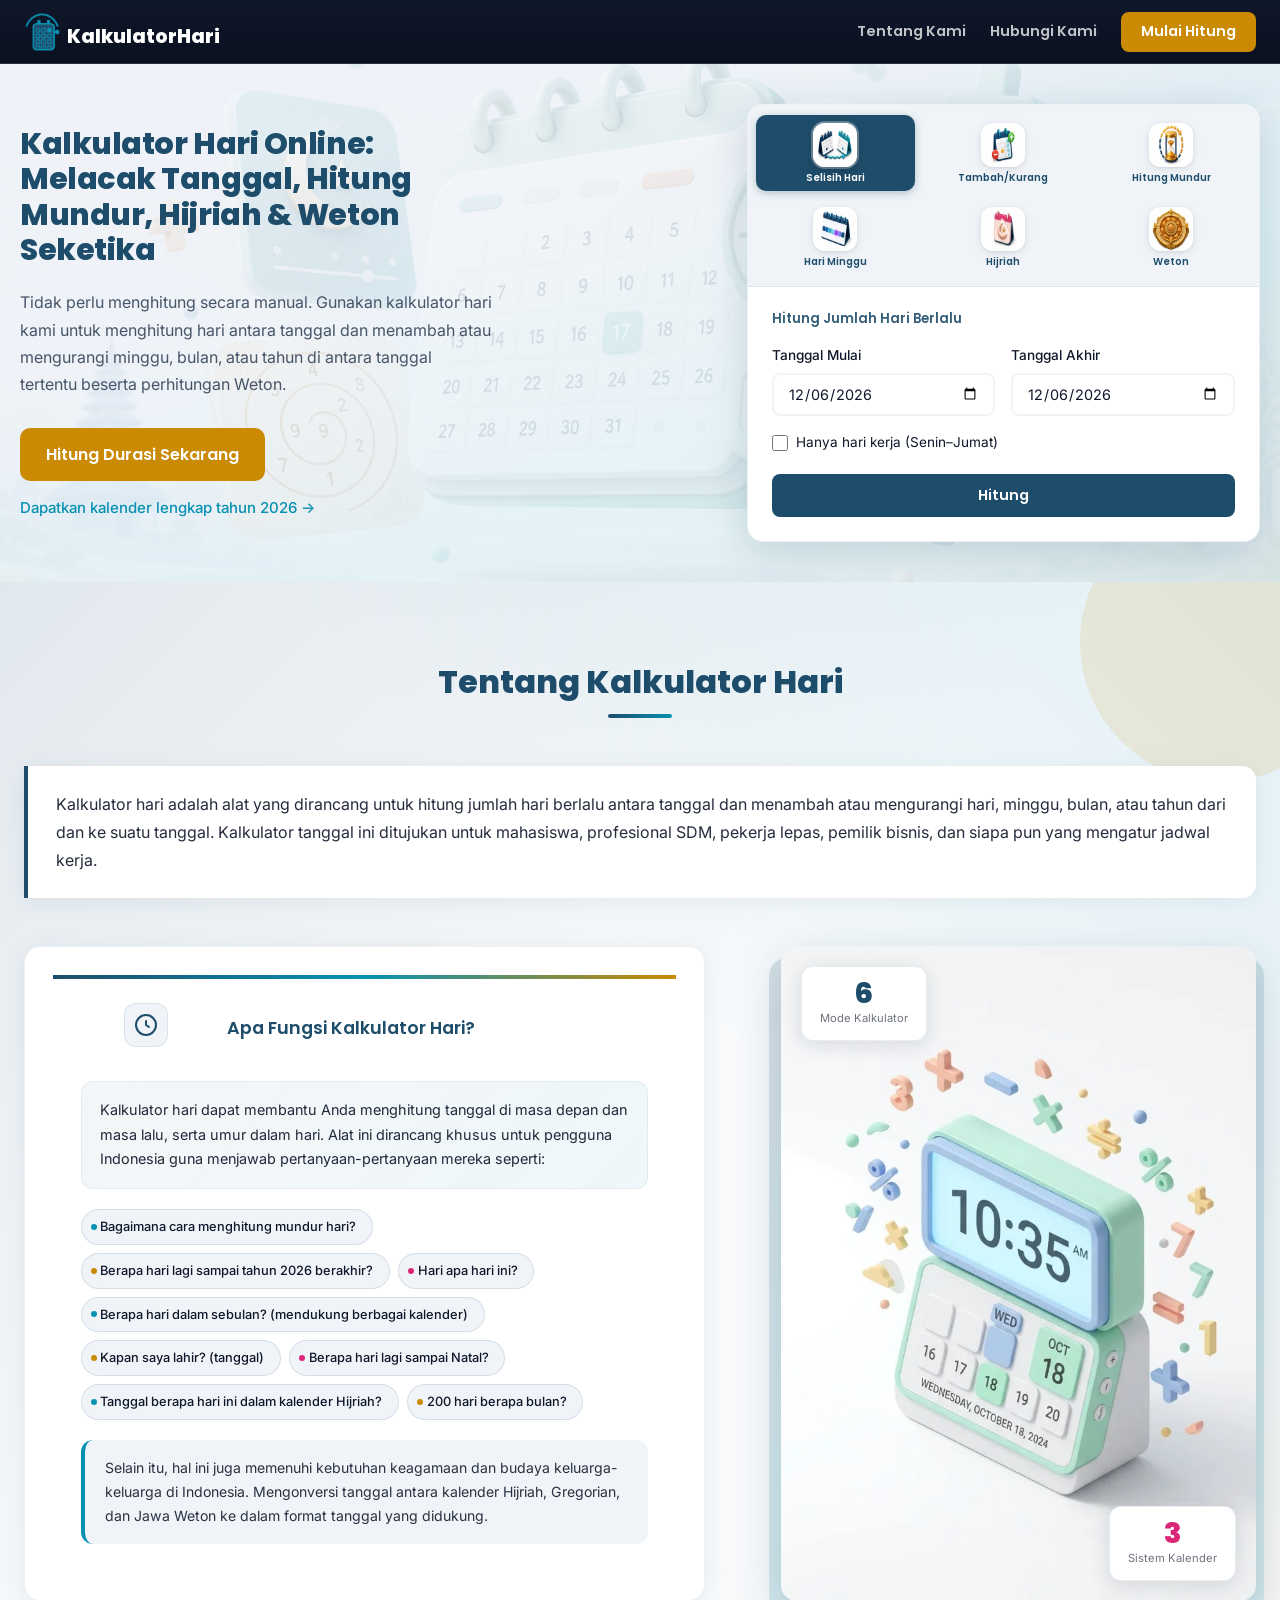
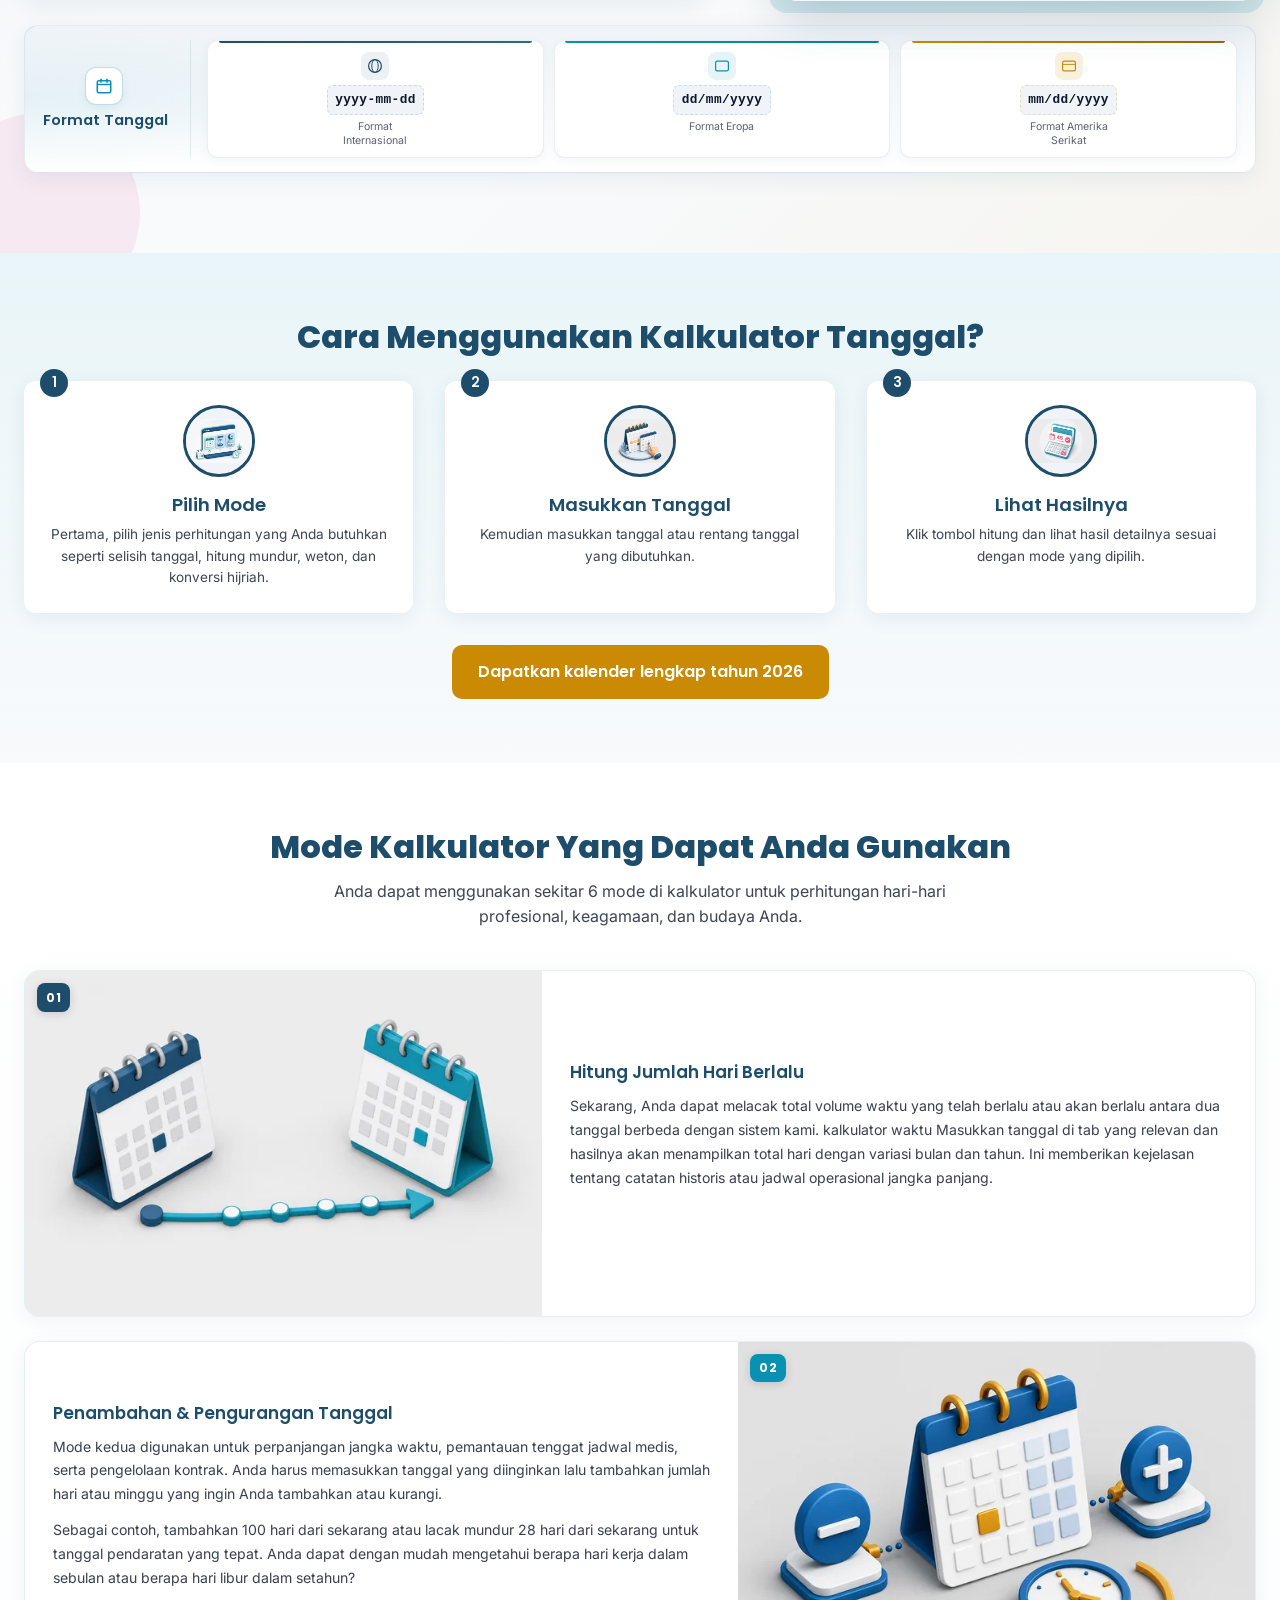
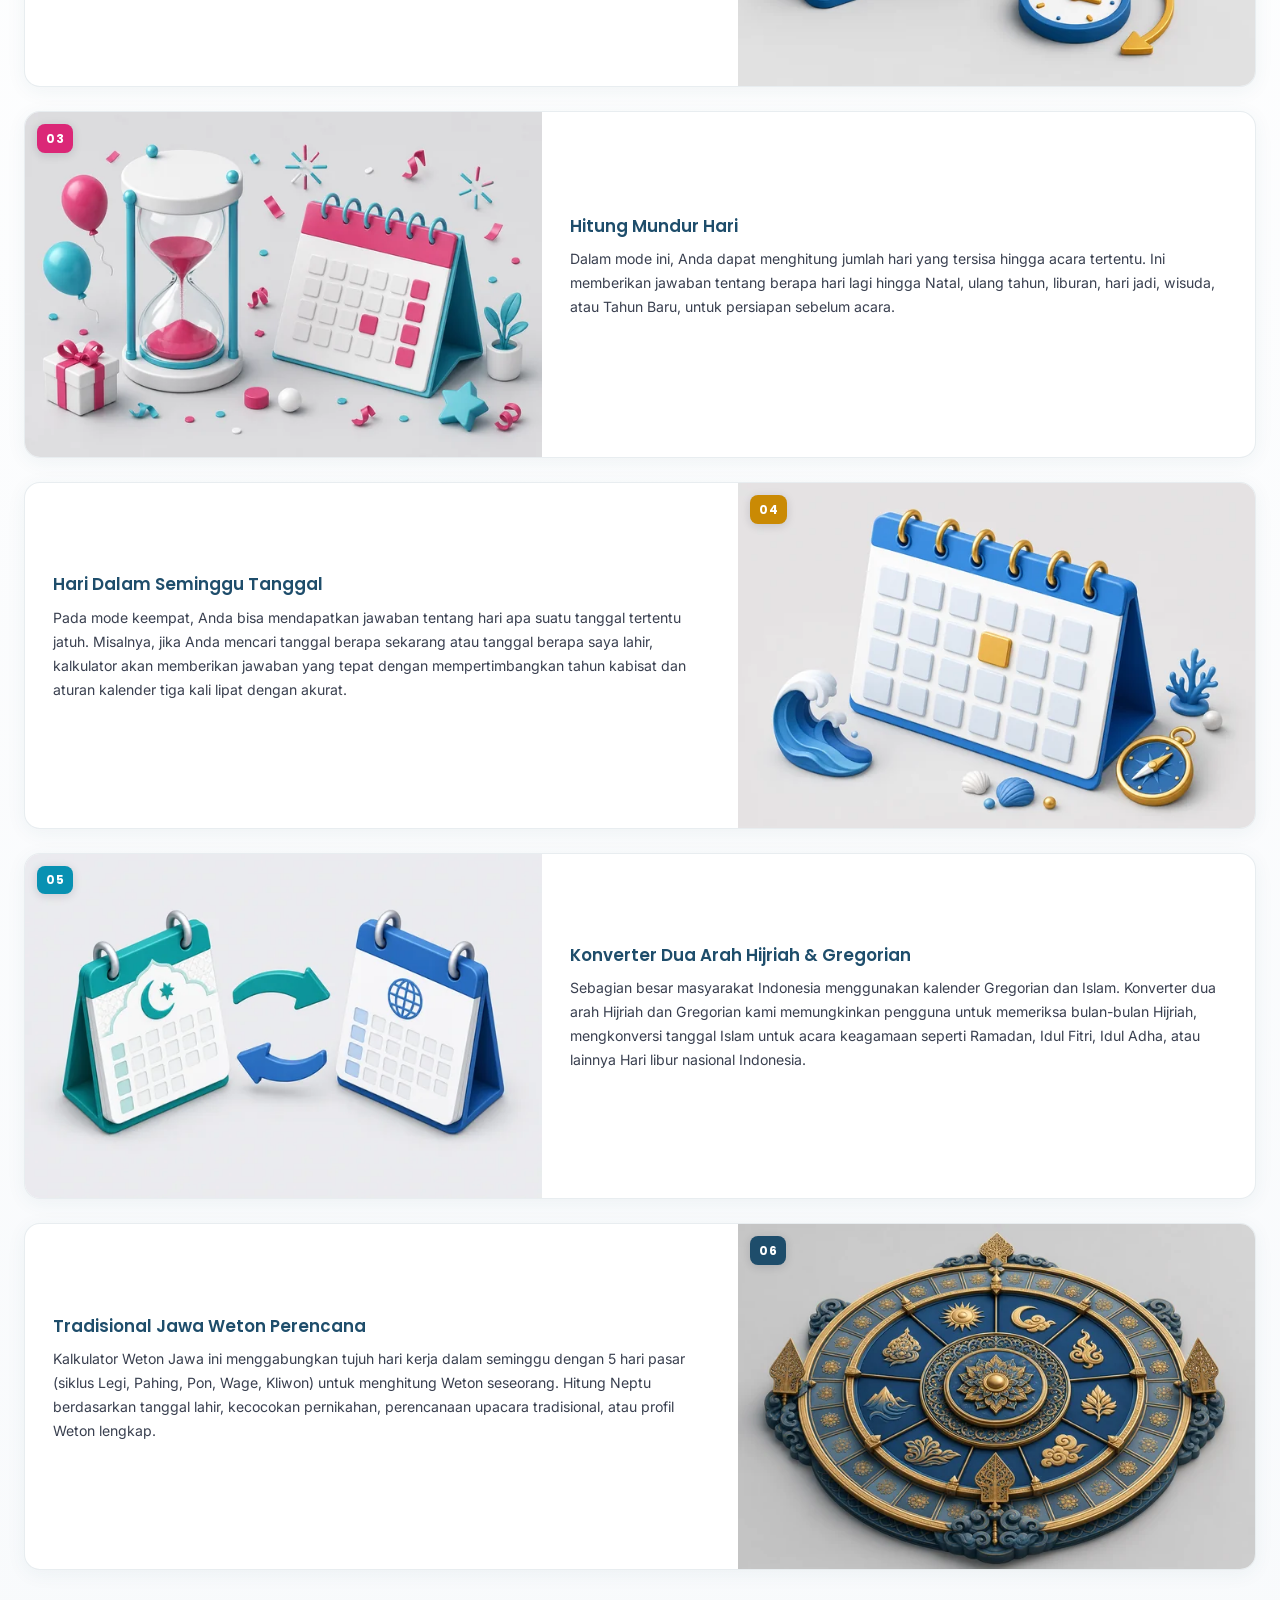
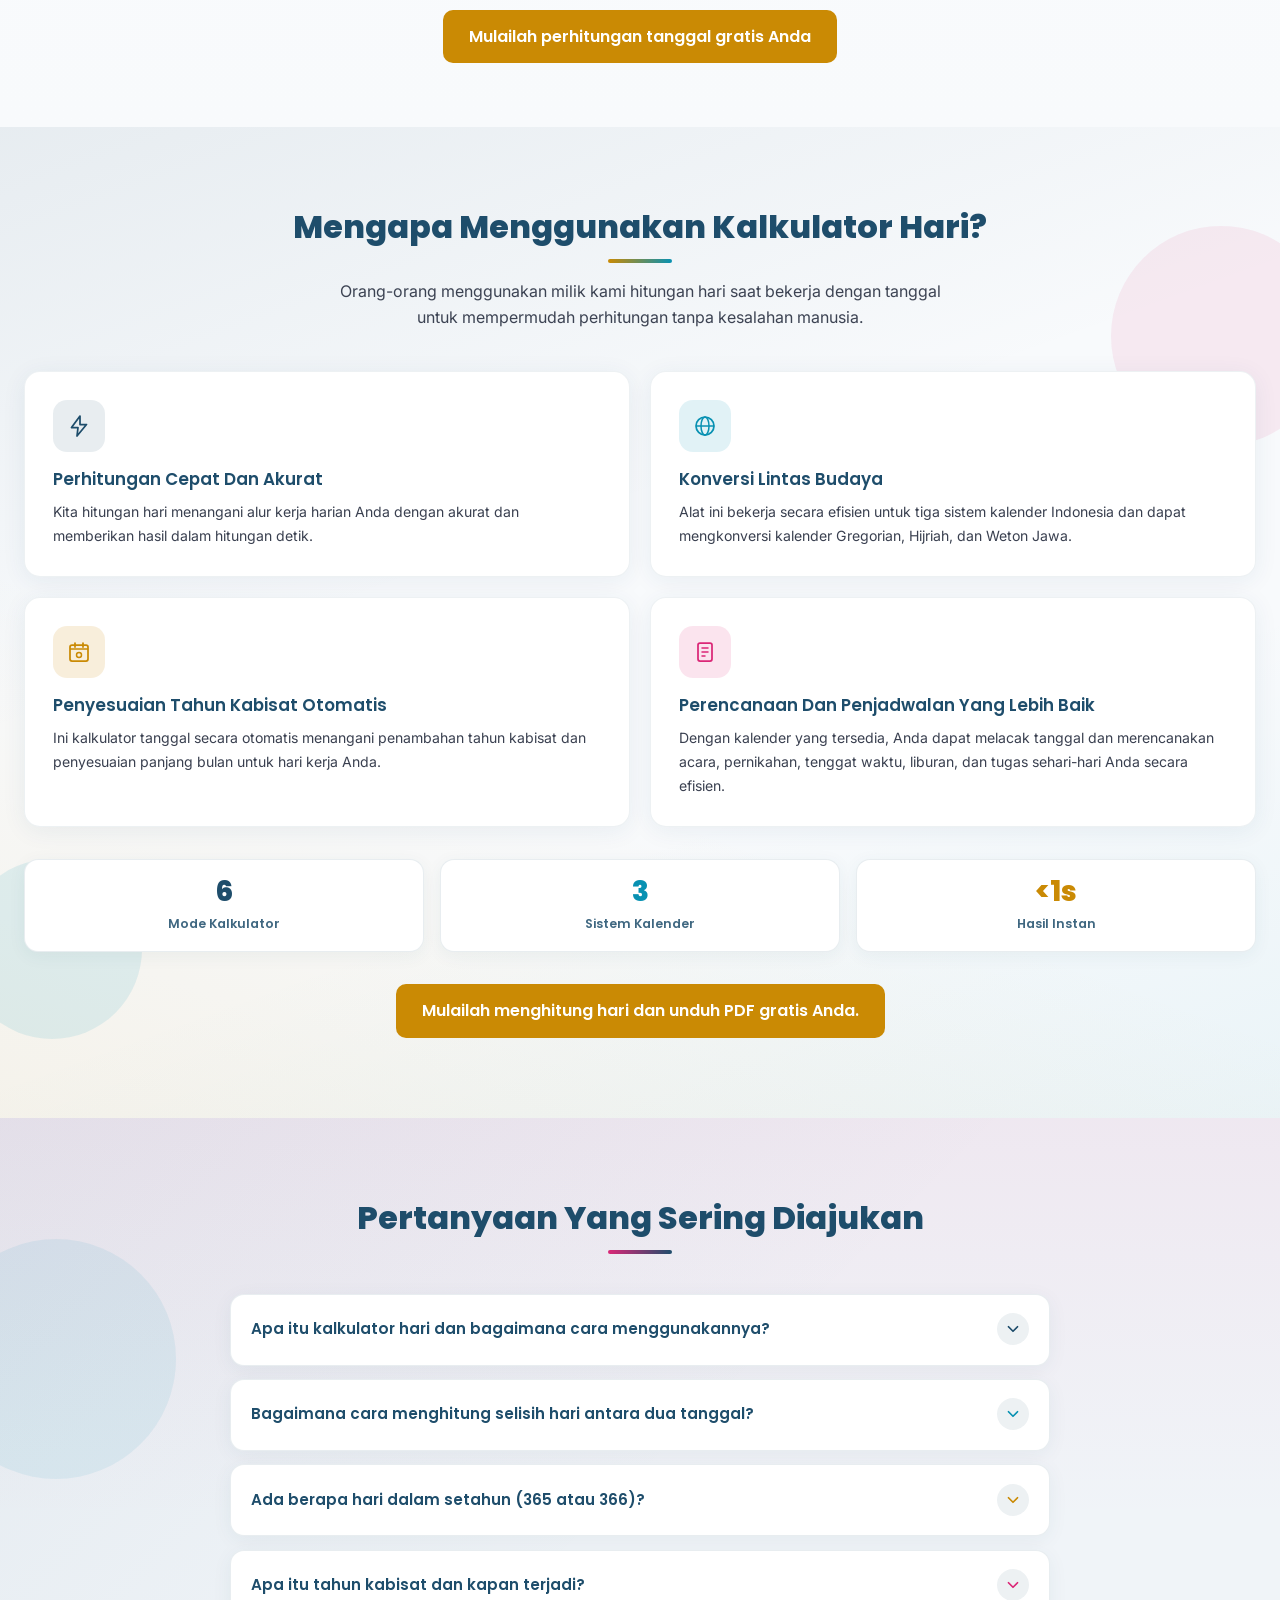
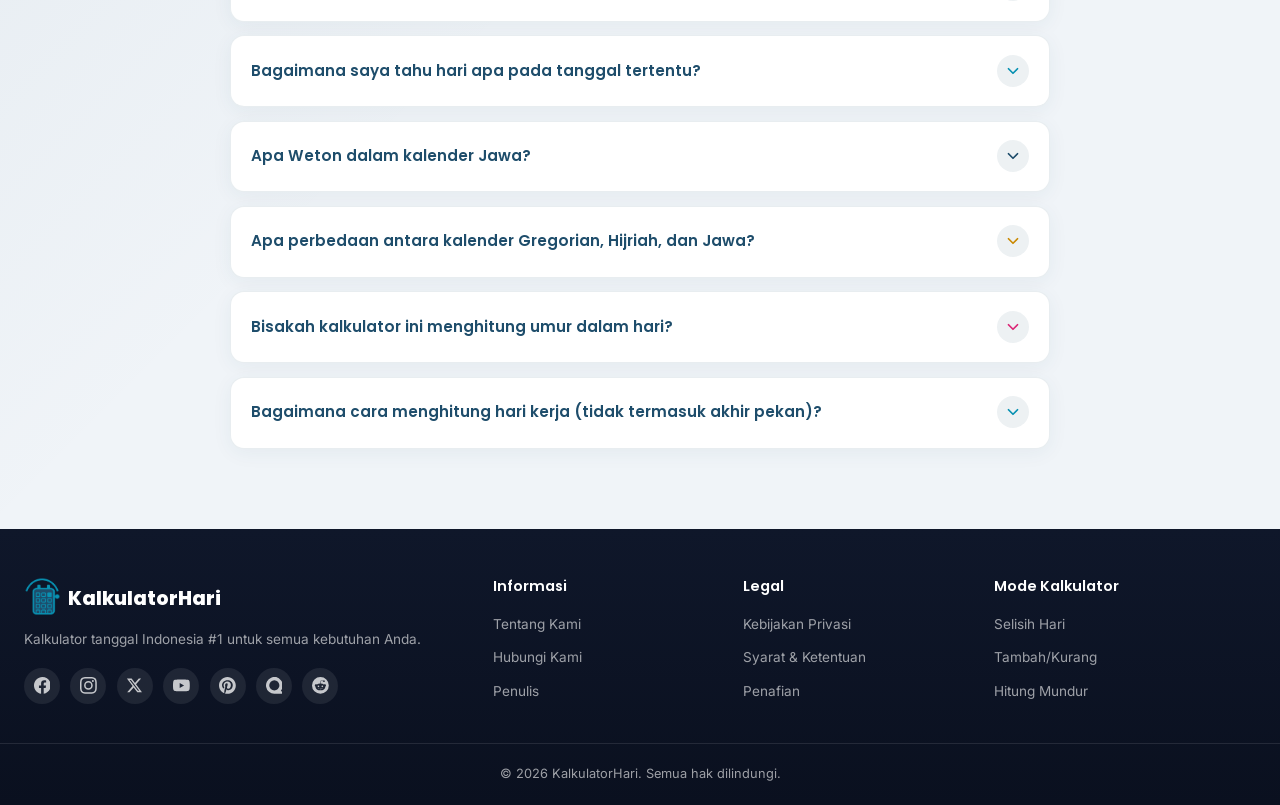
==== commit 397a68bf: "Replace emoji tab icons with image assets and refine tab and logo spacing. Co-authored-by: Cursor <c" ====
--- a/index.html
+++ b/index.html
@@ -53,27 +53,39 @@
       <div class="calc-card">
         <div class="calc-tabs" role="tablist">
           <button class="calc-tab active" data-tab="selisih" role="tab" aria-selected="true" title="Selisih Hari">
-            <span class="calc-tab-icon" aria-hidden="true">📅</span>
+            <span class="calc-tab-icon" aria-hidden="true">
+              <img src="images/tab-icons/tab-icon-selisih.webp" alt="" width="40" height="40" decoding="async">
+            </span>
             <span class="calc-tab-label">Selisih Hari</span>
           </button>
           <button class="calc-tab" data-tab="tambah" role="tab" title="Tambah/Kurang">
-            <span class="calc-tab-icon" aria-hidden="true">➕</span>
+            <span class="calc-tab-icon" aria-hidden="true">
+              <img src="images/tab-icons/tab-icon-tambah.webp" alt="" width="40" height="40" decoding="async">
+            </span>
             <span class="calc-tab-label">Tambah/Kurang</span>
           </button>
           <button class="calc-tab" data-tab="mundur" role="tab" title="Hitung Mundur">
-            <span class="calc-tab-icon" aria-hidden="true">⏳</span>
+            <span class="calc-tab-icon" aria-hidden="true">
+              <img src="images/tab-icons/tab-icon-mundur.webp" alt="" width="40" height="40" decoding="async">
+            </span>
             <span class="calc-tab-label">Hitung Mundur</span>
           </button>
           <button class="calc-tab" data-tab="hari" role="tab" title="Hari dalam Seminggu">
-            <span class="calc-tab-icon" aria-hidden="true">📆</span>
+            <span class="calc-tab-icon" aria-hidden="true">
+              <img src="images/tab-icons/tab-icon-hari.webp" alt="" width="40" height="40" decoding="async">
+            </span>
             <span class="calc-tab-label">Hari Minggu</span>
           </button>
           <button class="calc-tab" data-tab="hijriah" role="tab" title="Kalender Hijriah">
-            <span class="calc-tab-icon" aria-hidden="true">☪️</span>
+            <span class="calc-tab-icon" aria-hidden="true">
+              <img src="images/tab-icons/tab-icon-hijriah.webp" alt="" width="40" height="40" decoding="async">
+            </span>
             <span class="calc-tab-label">Hijriah</span>
           </button>
           <button class="calc-tab" data-tab="weton" role="tab" title="Weton Jawa">
-            <span class="calc-tab-icon" aria-hidden="true">🌀</span>
+            <span class="calc-tab-icon" aria-hidden="true">
+              <img src="images/tab-icons/tab-icon-weton.webp" alt="" width="40" height="40" decoding="async">
+            </span>
             <span class="calc-tab-label">Weton</span>
           </button>
         </div>
--- a/style.css
+++ b/style.css
@@ -147,8 +147,11 @@
 
 .logo span {
   color: var(--white);
-  padding-left: 42px;
-  padding-right: 42px;
+  padding-left: 4px;
+  padding-right: 4px;
+  padding-top: 3px;
+  padding-bottom: 3px;
+  margin-top: 10px;
   margin-left: -7px;
   margin-right: -7px;
 }
@@ -362,8 +365,8 @@
   grid-template-columns: repeat(3, minmax(0, 1fr));
   flex-shrink: 0;
   background: var(--light);
-  padding: 8px;
-  gap: 6px;
+  padding: 10px 8px;
+  gap: 8px;
   border-bottom: 1px solid rgba(var(--purple-rgb), 0.08);
 }
 
@@ -372,12 +375,12 @@
   flex-direction: column;
   align-items: center;
   justify-content: center;
-  gap: 3px;
+  gap: 5px;
   min-width: 0;
-  min-height: 3.25rem;
-  padding: 0.4rem 0.25rem;
+  min-height: 4.25rem;
+  padding: 0.5rem 0.3rem;
   border: none;
-  border-radius: 8px;
+  border-radius: 10px;
   background: transparent;
   color: var(--purple);
   font-family: 'Poppins', sans-serif;
@@ -388,9 +391,33 @@
 }
 
 .calc-tab-icon {
-  font-size: 1rem;
-  line-height: 1;
+  display: flex;
+  align-items: center;
+  justify-content: center;
+  width: 44px;
+  height: 44px;
+  border-radius: 12px;
   flex-shrink: 0;
+  background: var(--white);
+  overflow: hidden;
+  box-shadow: 0 2px 8px rgba(15, 23, 42, 0.1), 0 1px 2px rgba(15, 23, 42, 0.06);
+  transition: transform 0.2s, box-shadow 0.2s;
+}
+
+.calc-tab-icon img {
+  width: 100%;
+  height: 100%;
+  object-fit: cover;
+  display: block;
+}
+
+.calc-tab:hover .calc-tab-icon {
+  transform: translateY(-2px) scale(1.04);
+  box-shadow: 0 6px 14px rgba(15, 23, 42, 0.14), 0 2px 4px rgba(15, 23, 42, 0.08);
+}
+
+.calc-tab.active .calc-tab-icon {
+  box-shadow: 0 4px 12px rgba(0, 0, 0, 0.2), 0 0 0 2px rgba(255, 255, 255, 0.35);
 }
 
 .calc-tab-label {
@@ -2611,10 +2638,10 @@
 
 .footer-logo span {
   color: var(--white);
-  padding-left: 42px;
-  padding-right: 42px;
-  margin-left: -7px;
-  margin-right: -7px;
+  padding: 2px 1px;
+  margin-left: -3px;
+  margin-right: -3px;
+  height: 29px;
 }
 
 .footer-tagline {
@@ -3059,7 +3086,9 @@
   }
 
   .calc-tab-icon {
-    font-size: 0.9rem;
+    width: 38px;
+    height: 38px;
+    border-radius: 10px;
   }
 
   .logo {
